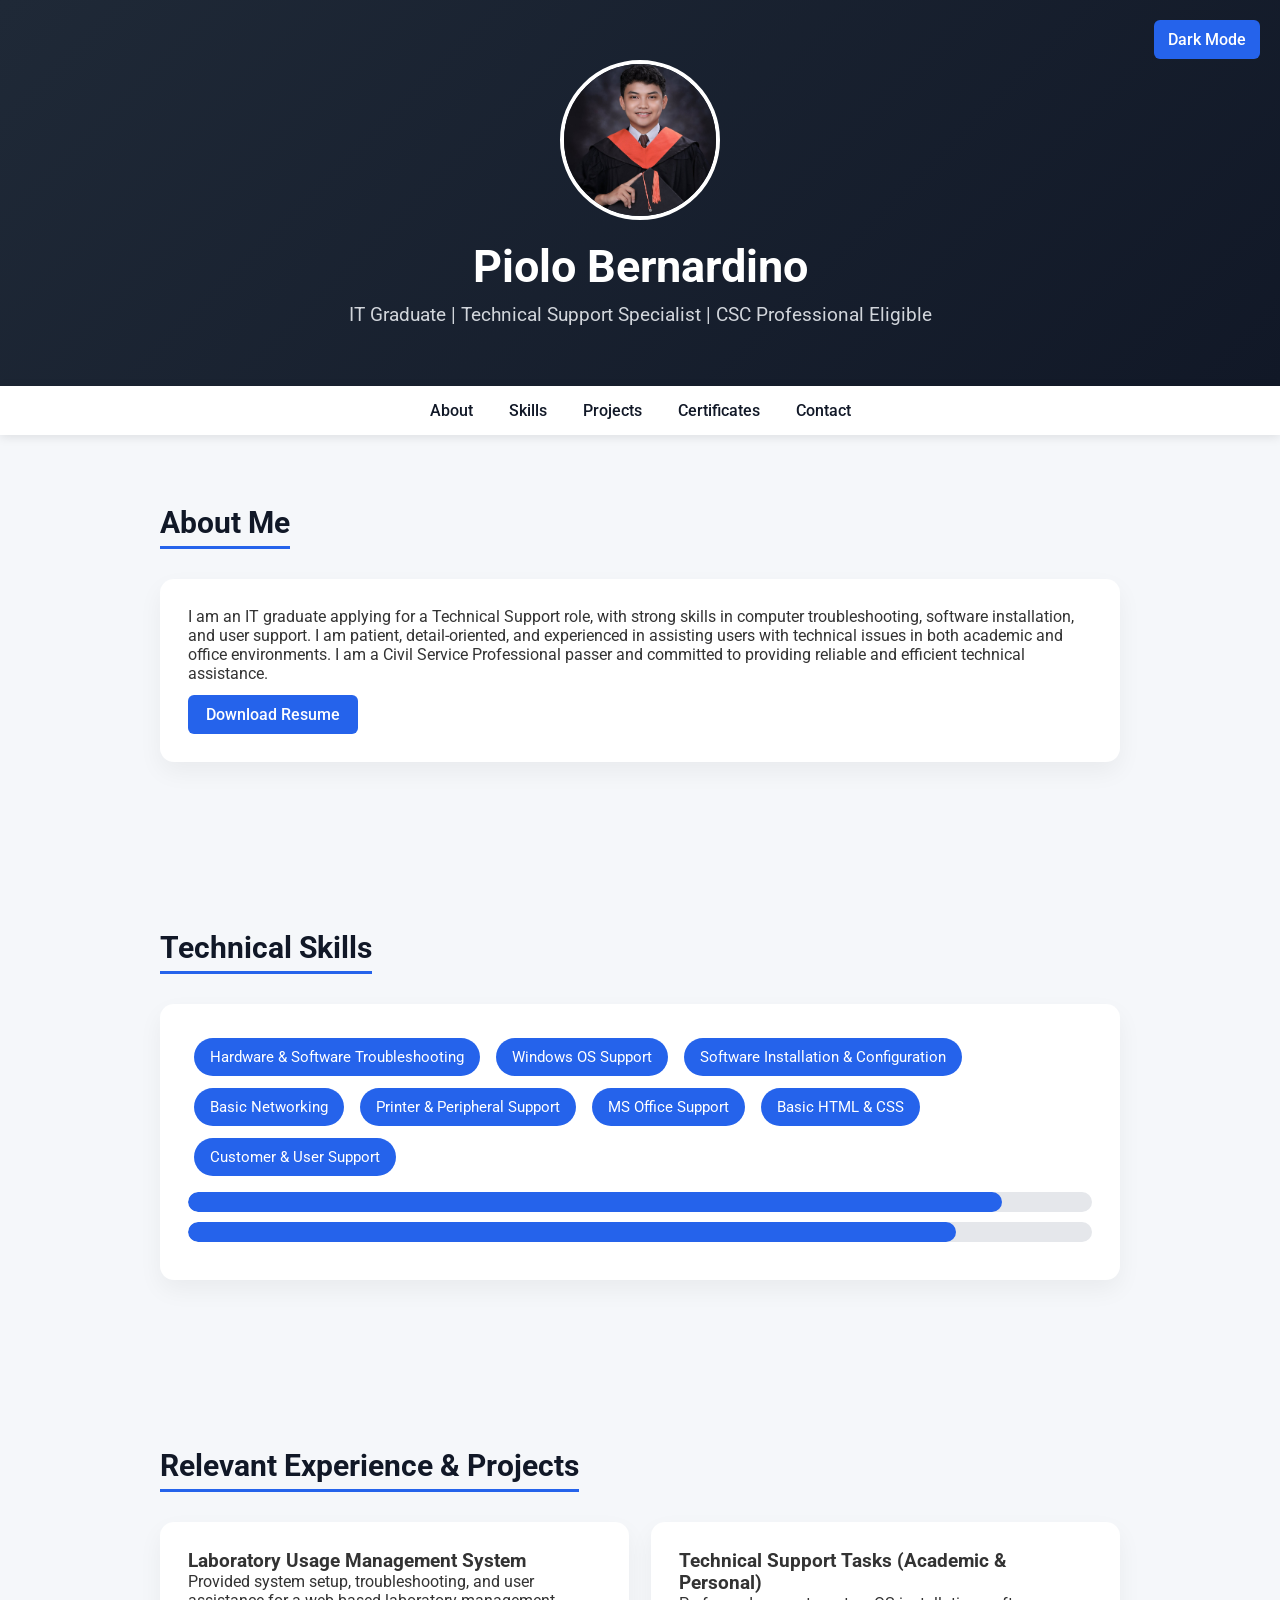
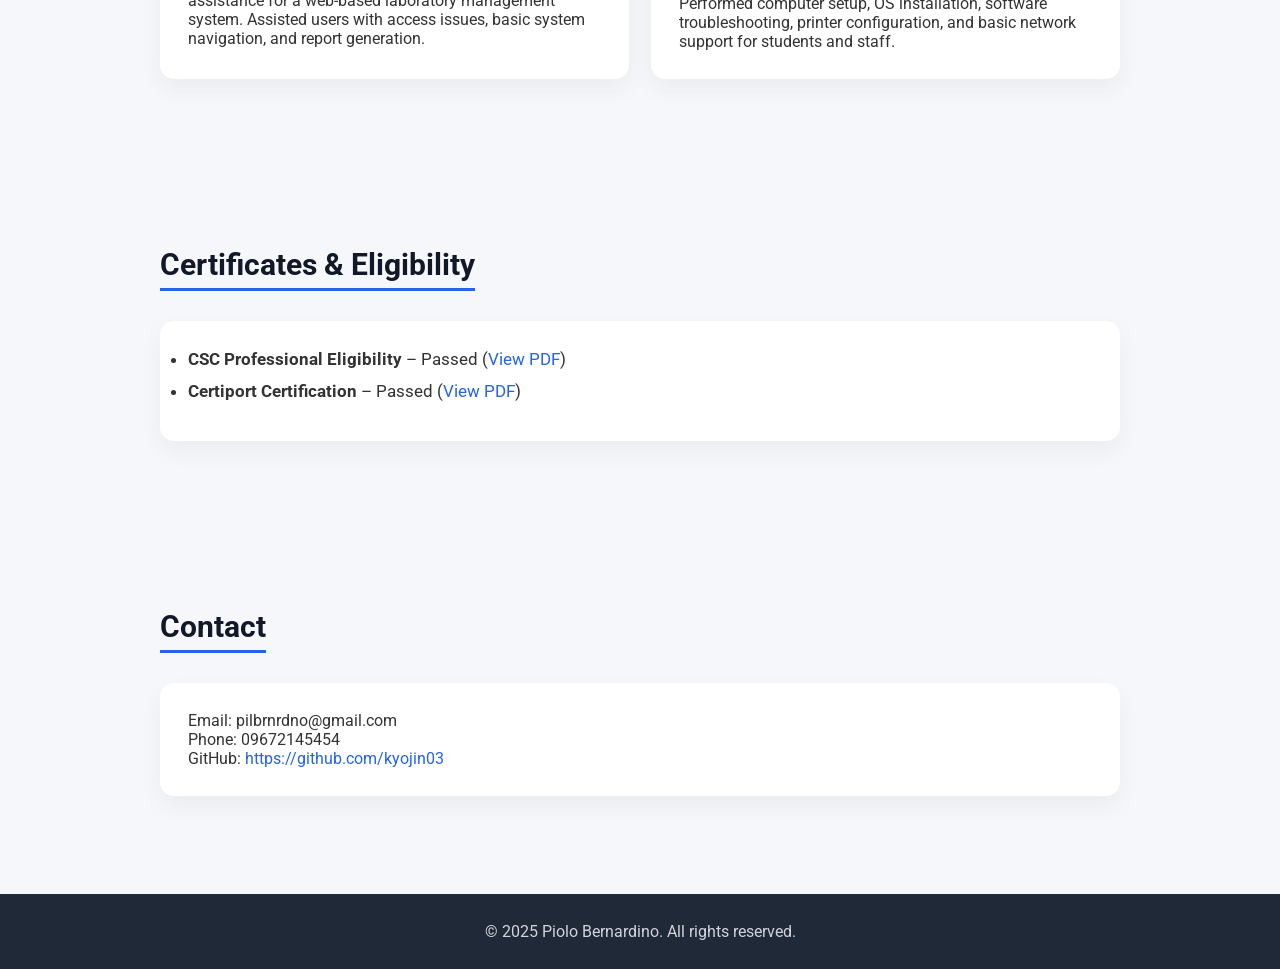
==== index.html @ 34744908 "Update index.html" ====
<!DOCTYPE html>
<html lang="en">
<head>
  <meta charset="UTF-8">
  <meta name="viewport" content="width=device-width, initial-scale=1.0">
  <title>Piolo Bernardino</title>
  <link href="https://fonts.googleapis.com/css2?family=Roboto:wght@400;700&display=swap" rel="stylesheet">
  <style>
    * { margin: 0; padding: 0; box-sizing: border-box; }
    body { font-family: 'Roboto', sans-serif; background: #f5f7fa; color: #333; transition: background 0.3s, color 0.3s; }
    a { text-decoration: none; color: #2563eb; }

    /* Dark Mode */
    body.dark-mode { background: #111827; color: #d1d5db; }
    body.dark-mode a { color: #60a5fa; }

    header { display: flex; flex-direction: column; align-items: center; padding: 60px 20px; text-align: center; background: linear-gradient(135deg, #1f2937, #111827); color: #fff; }
    .profile-pic { width: 160px; height: 160px; border-radius: 50%; object-fit: cover; border: 4px solid #fff; margin-bottom: 20px; transition: transform 0.3s; }
    .profile-pic:hover { transform: scale(1.05); }
    header h1 { font-size: 2.8rem; margin-bottom: 10px; }
    header p { font-size: 1.2rem; color: #d1d5db; }

    nav { position: sticky; top: 0; background: #fff; box-shadow: 0 2px 10px rgba(0,0,0,0.1); z-index: 1000; }
    nav ul { display: flex; justify-content: center; list-style: none; padding: 15px 0; }
    nav ul li { margin: 0 18px; }
    nav ul li a { font-weight: 500; color: #111827; transition: color 0.3s; }
    nav ul li a:hover { color: #2563eb; }

    section { max-width: 1000px; margin: auto; padding: 70px 20px; }
    h2 { font-size: 1.9rem; color: #111827; border-bottom: 3px solid #2563eb; display: inline-block; padding-bottom: 6px; margin-bottom: 30px; }
    .card { background: #ffffff; border-radius: 14px; padding: 28px; margin-bottom: 28px; box-shadow: 0 10px 25px rgba(0,0,0,0.05); transition: transform 0.3s, box-shadow 0.3s; }
    .card:hover { transform: translateY(-6px); box-shadow: 0 15px 30px rgba(0,0,0,0.1); }
    body.dark-mode .card { background: #1f2937; color: #d1d5db; }

    .skills span { display: inline-block; background: #2563eb; color: #fff; padding: 10px 16px; border-radius: 25px; margin: 6px; font-size: 0.95rem; transition: background 0.3s; }
    .skills span:hover { background: #1d4ed8; }
    body.dark-mode .skills span { background: #60a5fa; color: #111827; }

    .projects-grid { display: grid; grid-template-columns: repeat(auto-fit, minmax(280px, 1fr)); gap: 22px; }

    .cert-links li { margin-bottom: 12px; font-size: 1.05rem; }

    .resume-btn { display: inline-block; margin-top: 12px; padding: 10px 18px; background: #2563eb; color: #fff; border-radius: 6px; font-weight: 500; transition: background 0.3s; }
    .resume-btn:hover { background: #1d4ed8; }
    body.dark-mode .resume-btn { background: #60a5fa; color: #111827; }

    .dark-toggle { position: fixed; top: 20px; right: 20px; padding: 10px 14px; border-radius: 6px; background: #2563eb; color: #fff; cursor: pointer; font-weight: 500; transition: background 0.3s; z-index: 10000; }
    .dark-toggle:hover { background: #1d4ed8; }
    body.dark-mode .dark-toggle { background: #60a5fa; color: #111827; }

    footer { background: #1f2937; color: #d1d5db; text-align: center; padding: 28px 20px; }

    @media (max-width: 768px) { header h1 { font-size: 2.2rem; } header p { font-size: 1rem; } }

    /* Animated Skill Bars */
    .skill-bar { height: 20px; background: #e5e7eb; border-radius: 10px; margin: 10px 0; overflow: hidden; }
    .skill-fill { height: 100%; width: 0%; background: #2563eb; border-radius: 10px; transition: width 1.5s; }
    body.dark-mode .skill-fill { background: #60a5fa; }
  </style>
</head>
<body>

<div class="dark-toggle" onclick="toggleDarkMode()">Dark Mode</div>

<header>
  <img src="profile.jfif" alt="Piolo Bernardino" class="profile-pic">
  <h1>Piolo Bernardino</h1>
  <p>IT Graduate | Technical Support Specialist | CSC Professional Eligible</p>
</header>

<nav>
  <ul>
    <li><a href="#about">About</a></li>
    <li><a href="#skills">Skills</a></li>
    <li><a href="#projects">Projects</a></li>
    <li><a href="#certificates">Certificates</a></li>
    <li><a href="#contact">Contact</a></li>
  </ul>
</nav>

<section id="about">
  <h2>About Me</h2>
  <div class="card">
    <p>
      I am an IT graduate applying for a Technical Support role, with strong skills in computer troubleshooting, software installation, and user support. I am patient, detail-oriented, and experienced in assisting users with technical issues in both academic and office environments. I am a Civil Service Professional passer and committed to providing reliable and efficient technical assistance.
    </p>
    <a href="Resume.pdf" class="resume-btn" download>Download Resume</a>
  </div>
</section>

<section id="skills">
  <h2>Technical Skills</h2>
  <div class="card skills">
    <span>Hardware & Software Troubleshooting</span>
    <span>Windows OS Support</span>
    <span>Software Installation & Configuration</span>
    <span>Basic Networking</span>
    <span>Printer & Peripheral Support</span>
    <span>MS Office Support</span>
    <span>Basic HTML & CSS</span>
    <span>Customer & User Support</span>
    <div class="skill-bar"><div class="skill-fill" style="width:90%"></div></div>
    <div class="skill-bar"><div class="skill-fill" style="width:85%"></div></div>
  </div>
</section>

<section id="projects">
  <h2>Relevant Experience & Projects</h2>
  <div class="projects-grid">
    <div class="card">
      <h3>Laboratory Usage Management System</h3>
      <p>Provided system setup, troubleshooting, and user assistance for a web-based laboratory management system. Assisted users with access issues, basic system navigation, and report generation.</p>
    </div>
    <div class="card">
      <h3>Technical Support Tasks (Academic & Personal)</h3>
      <p>Performed computer setup, OS installation, software troubleshooting, printer configuration, and basic network support for students and staff.</p>
    </div>
  </div>
</section>

<section id="certificates">
  <h2>Certificates & Eligibility</h2>
  <div class="card">
    <ul class="cert-links">
      <li><strong>CSC Professional Eligibility</strong> – Passed (<a href="CSC_Certificate.pdf" target="_blank">View PDF</a>)</li>
      <li><strong>Certiport Certification</strong> – Passed (<a href="Certiport_Certificate.pdf" target="_blank">View PDF</a>)</li>
    </ul>
  </div>
</section>

<section id="contact">
  <h2>Contact</h2>
  <div class="card">
    <p>Email: pilbrnrdno@gmail.com</p>
    <p>Phone: 09672145454</p>
    <p>GitHub: <a href="https://github.com/kyojin03">https://github.com/kyojin03</a></p>
  </div>
</section>

<footer>
  <p>© 2025 Piolo Bernardino. All rights reserved.</p>
</footer>

<script>
  function toggleDarkMode() {
    document.body.classList.toggle('dark-mode');
  }

  // Animate skill bars on scroll
  window.addEventListener('scroll', function() {
    const skills = document.querySelectorAll('.skill-fill');
    skills.forEach(skill => {
      const position = skill.getBoundingClientRect().top;
      const windowHeight = window.innerHeight;
      if(position < windowHeight) {
        skill.style.width = skill.style.width;
      }
    });
  });
</script>

</body>
</html>
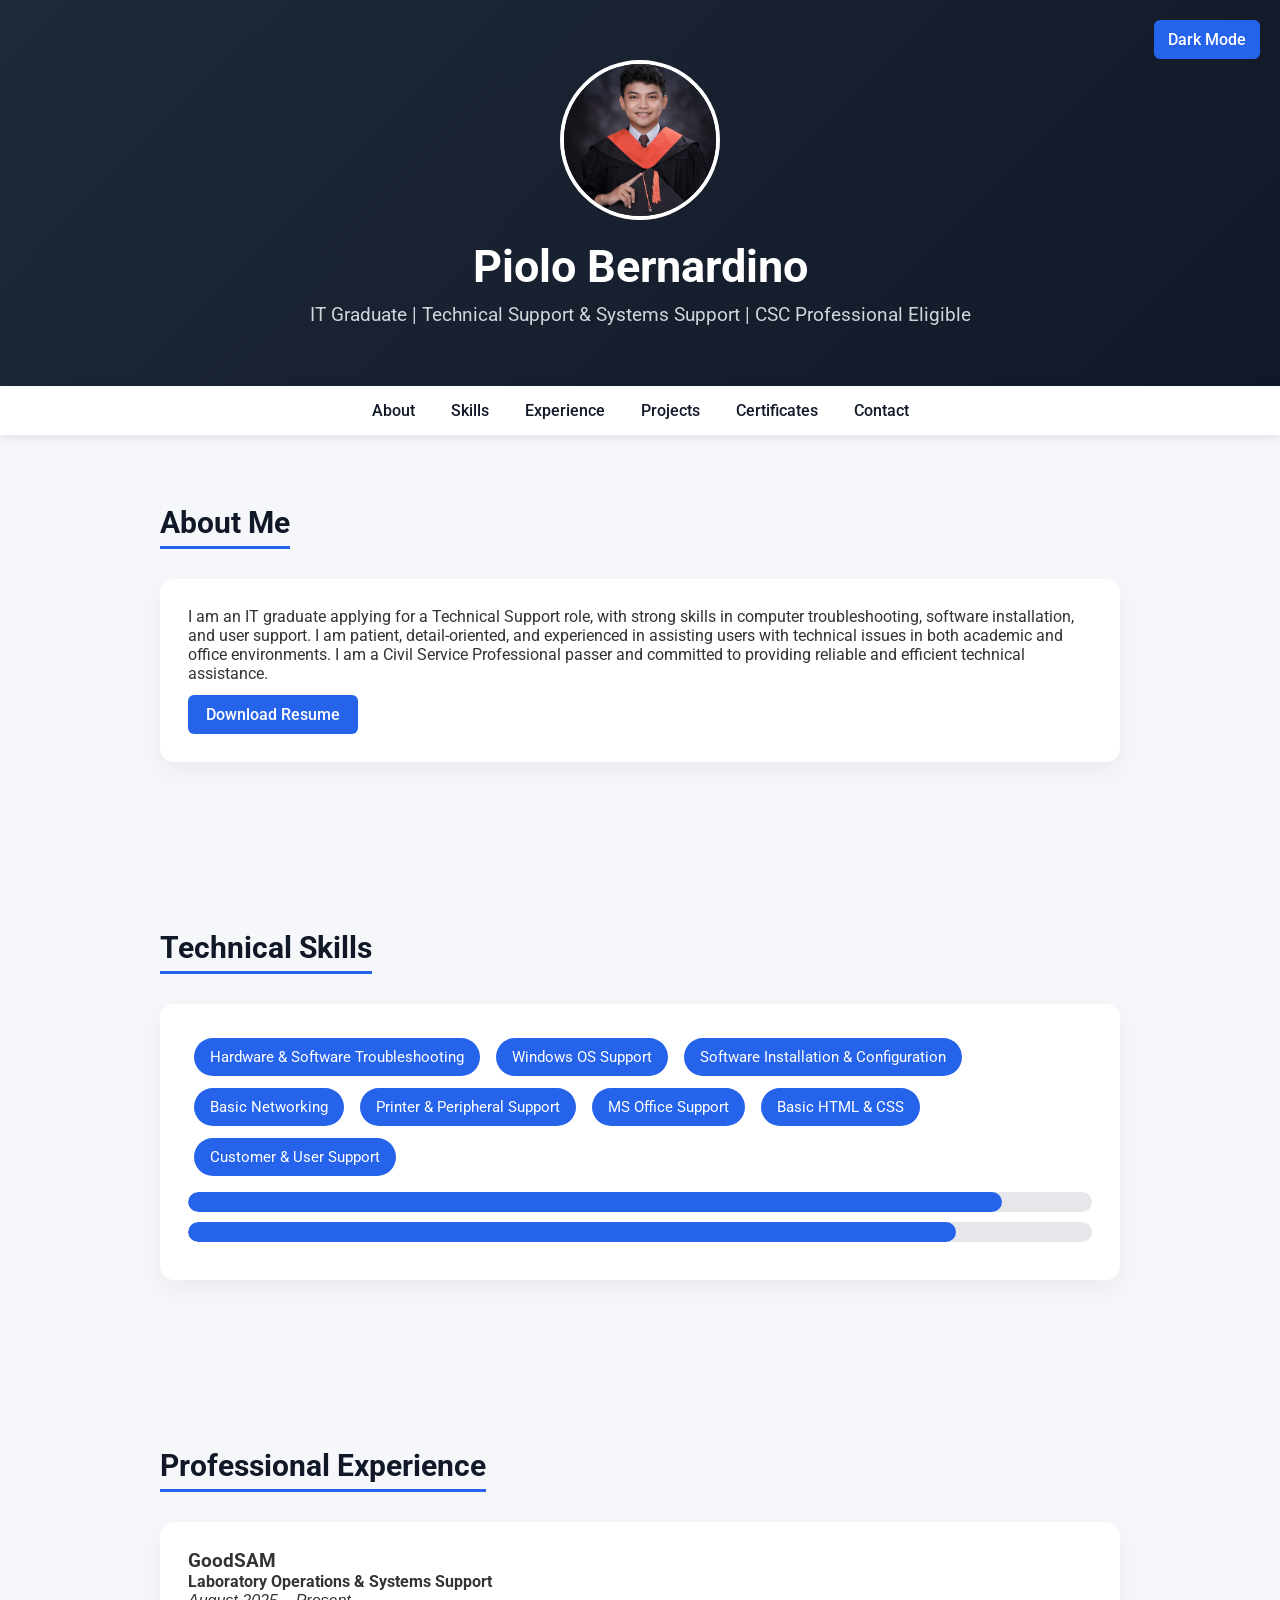
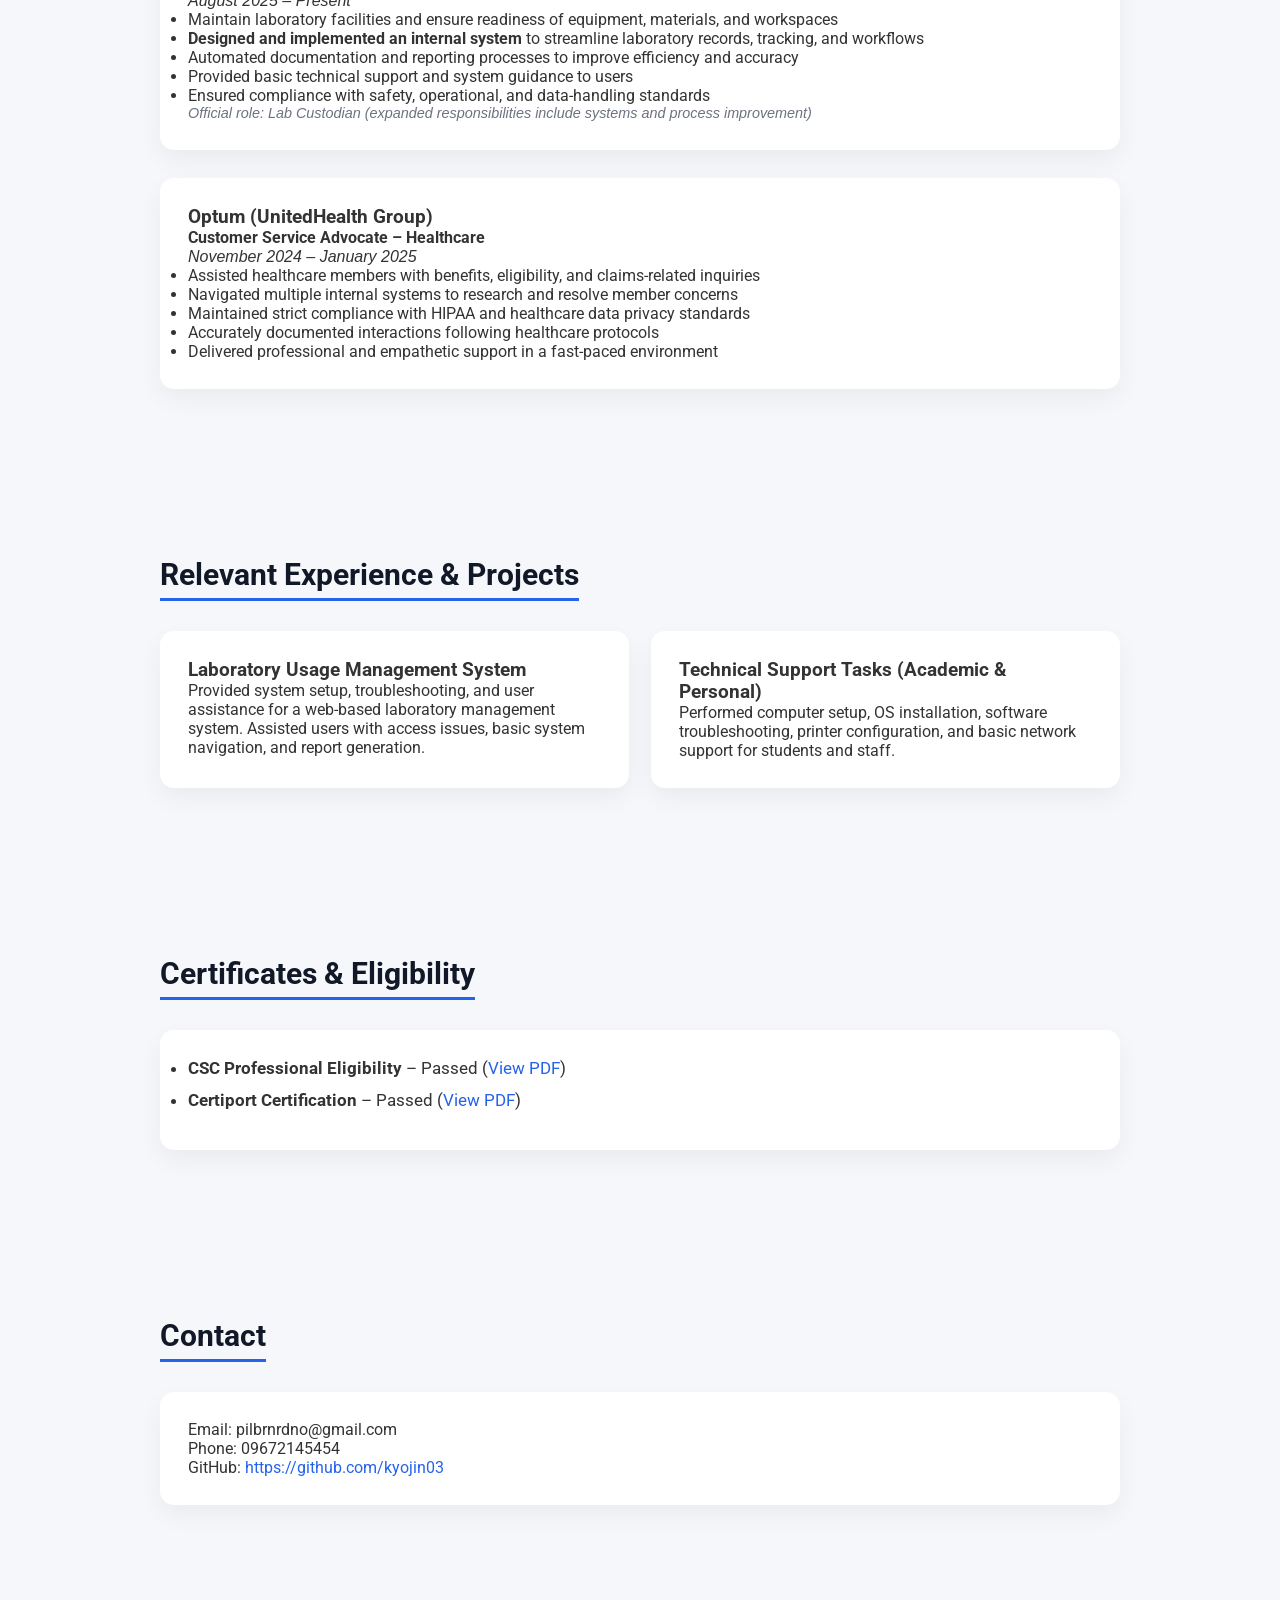
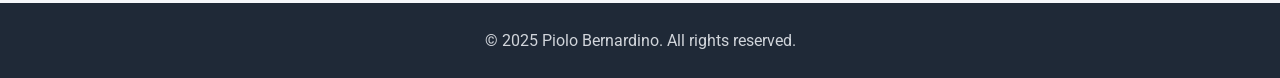
==== commit a8115231: "Update index.html" ====
--- a/index.html
+++ b/index.html
@@ -65,13 +65,14 @@
 <header>
   <img src="profile.jfif" alt="Piolo Bernardino" class="profile-pic">
   <h1>Piolo Bernardino</h1>
-  <p>IT Graduate | Technical Support Specialist | CSC Professional Eligible</p>
+  <p>IT Graduate | Technical Support & Systems Support | CSC Professional Eligible</p>
 </header>
 
 <nav>
   <ul>
     <li><a href="#about">About</a></li>
     <li><a href="#skills">Skills</a></li>
+    <li><a href="#experience">Experience</a></li>
     <li><a href="#projects">Projects</a></li>
     <li><a href="#certificates">Certificates</a></li>
     <li><a href="#contact">Contact</a></li>
@@ -103,6 +104,41 @@
     <div class="skill-bar"><div class="skill-fill" style="width:85%"></div></div>
   </div>
 </section>
+
+<!-- ===== ADDED EXPERIENCE SECTION START ===== -->
+<section id="experience">
+  <h2>Professional Experience</h2>
+
+  <div class="card">
+    <h3>GoodSAM</h3>
+    <p><strong>Laboratory Operations & Systems Support</strong></p>
+    <p><em>August 2025 – Present</em></p>
+    <ul>
+      <li>Maintain laboratory facilities and ensure readiness of equipment, materials, and workspaces</li>
+      <li><strong>Designed and implemented an internal system</strong> to streamline laboratory records, tracking, and workflows</li>
+      <li>Automated documentation and reporting processes to improve efficiency and accuracy</li>
+      <li>Provided basic technical support and system guidance to users</li>
+      <li>Ensured compliance with safety, operational, and data-handling standards</li>
+    </ul>
+    <p style="font-size: 0.9rem; color: #6b7280;">
+      <em>Official role: Lab Custodian (expanded responsibilities include systems and process improvement)</em>
+    </p>
+  </div>
+
+  <div class="card">
+    <h3>Optum (UnitedHealth Group)</h3>
+    <p><strong>Customer Service Advocate – Healthcare</strong></p>
+    <p><em>November 2024 – January 2025</em></p>
+    <ul>
+      <li>Assisted healthcare members with benefits, eligibility, and claims-related inquiries</li>
+      <li>Navigated multiple internal systems to research and resolve member concerns</li>
+      <li>Maintained strict compliance with HIPAA and healthcare data privacy standards</li>
+      <li>Accurately documented interactions following healthcare protocols</li>
+      <li>Delivered professional and empathetic support in a fast-paced environment</li>
+    </ul>
+  </div>
+</section>
+<!-- ===== ADDED EXPERIENCE SECTION END ===== -->
 
 <section id="projects">
   <h2>Relevant Experience & Projects</h2>
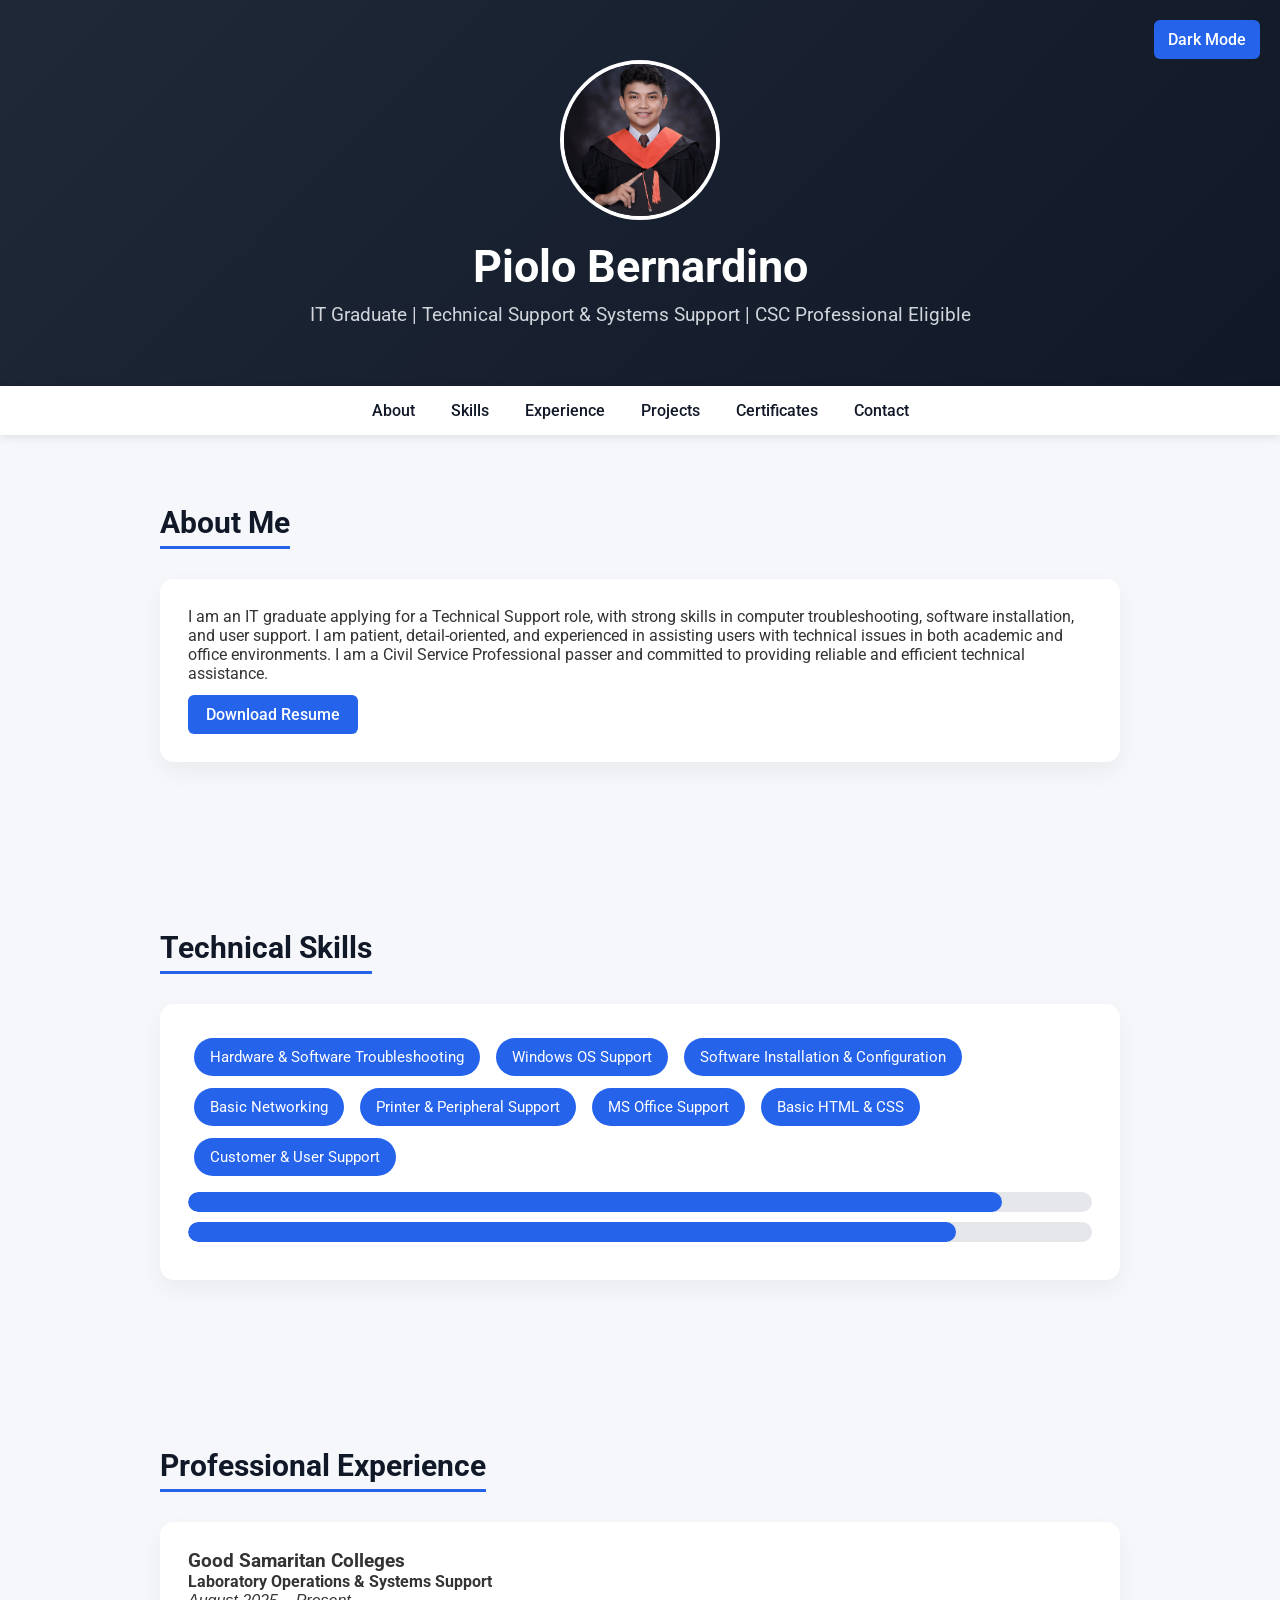
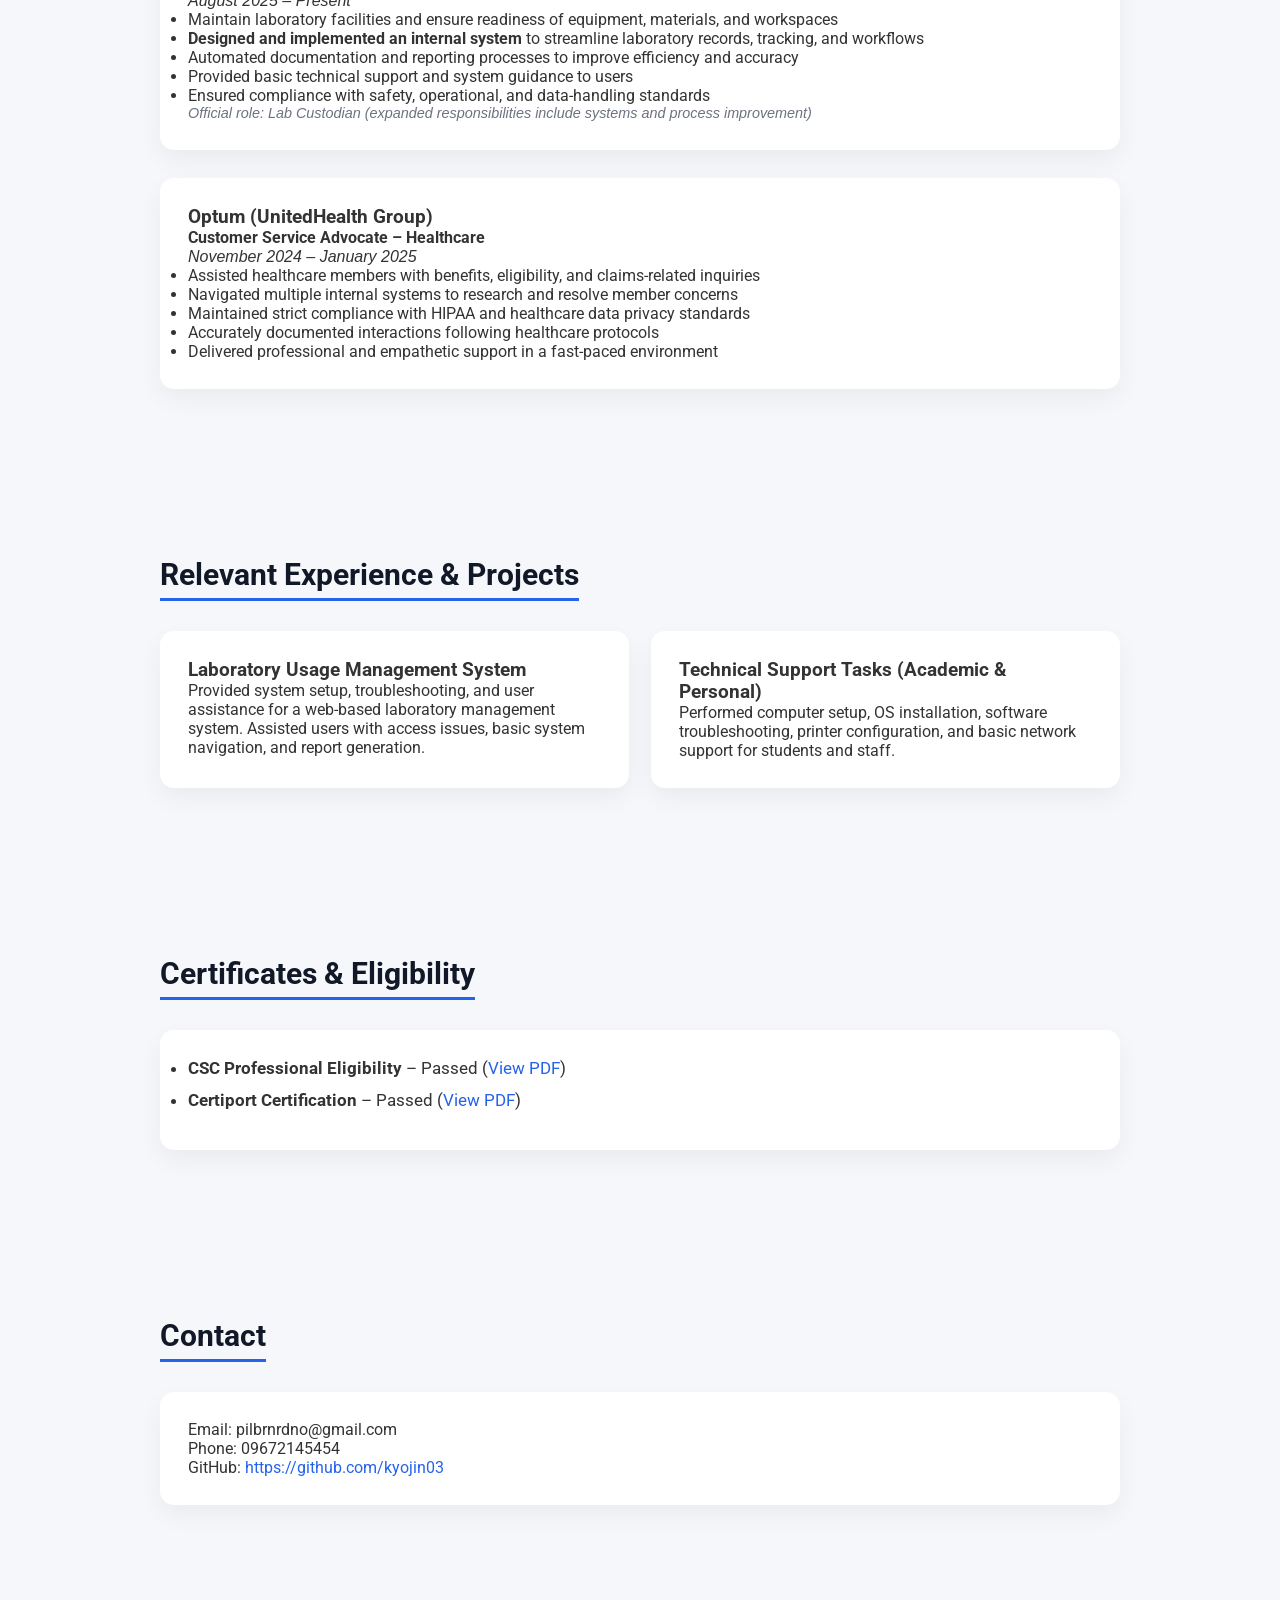
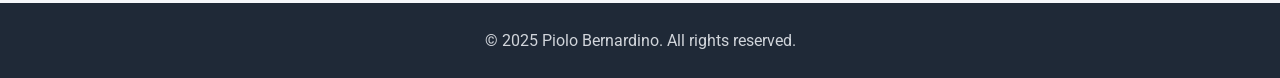
==== commit a1e667ed: "Update index.html" ====
--- a/index.html
+++ b/index.html
@@ -110,7 +110,7 @@
   <h2>Professional Experience</h2>
 
   <div class="card">
-    <h3>GoodSAM</h3>
+    <h3>Good Samaritan Colleges</h3>
     <p><strong>Laboratory Operations & Systems Support</strong></p>
     <p><em>August 2025 – Present</em></p>
     <ul>
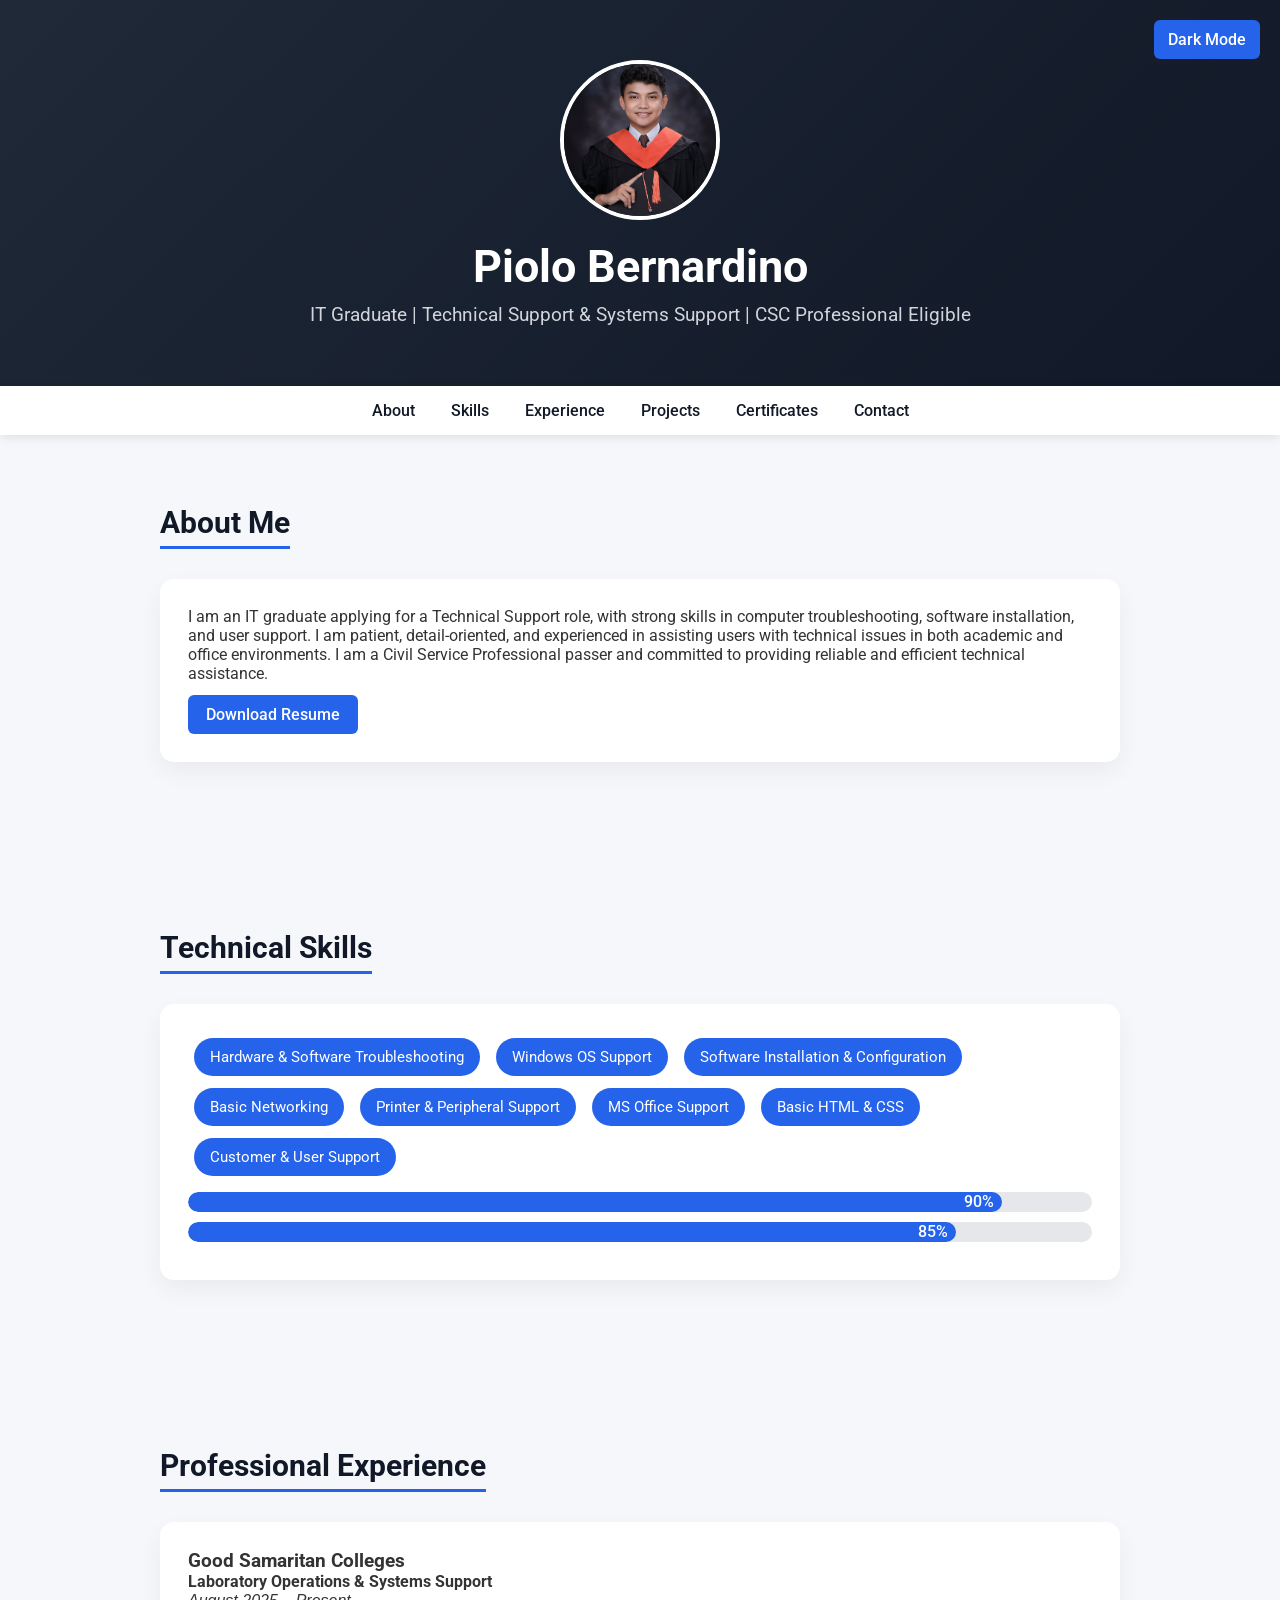
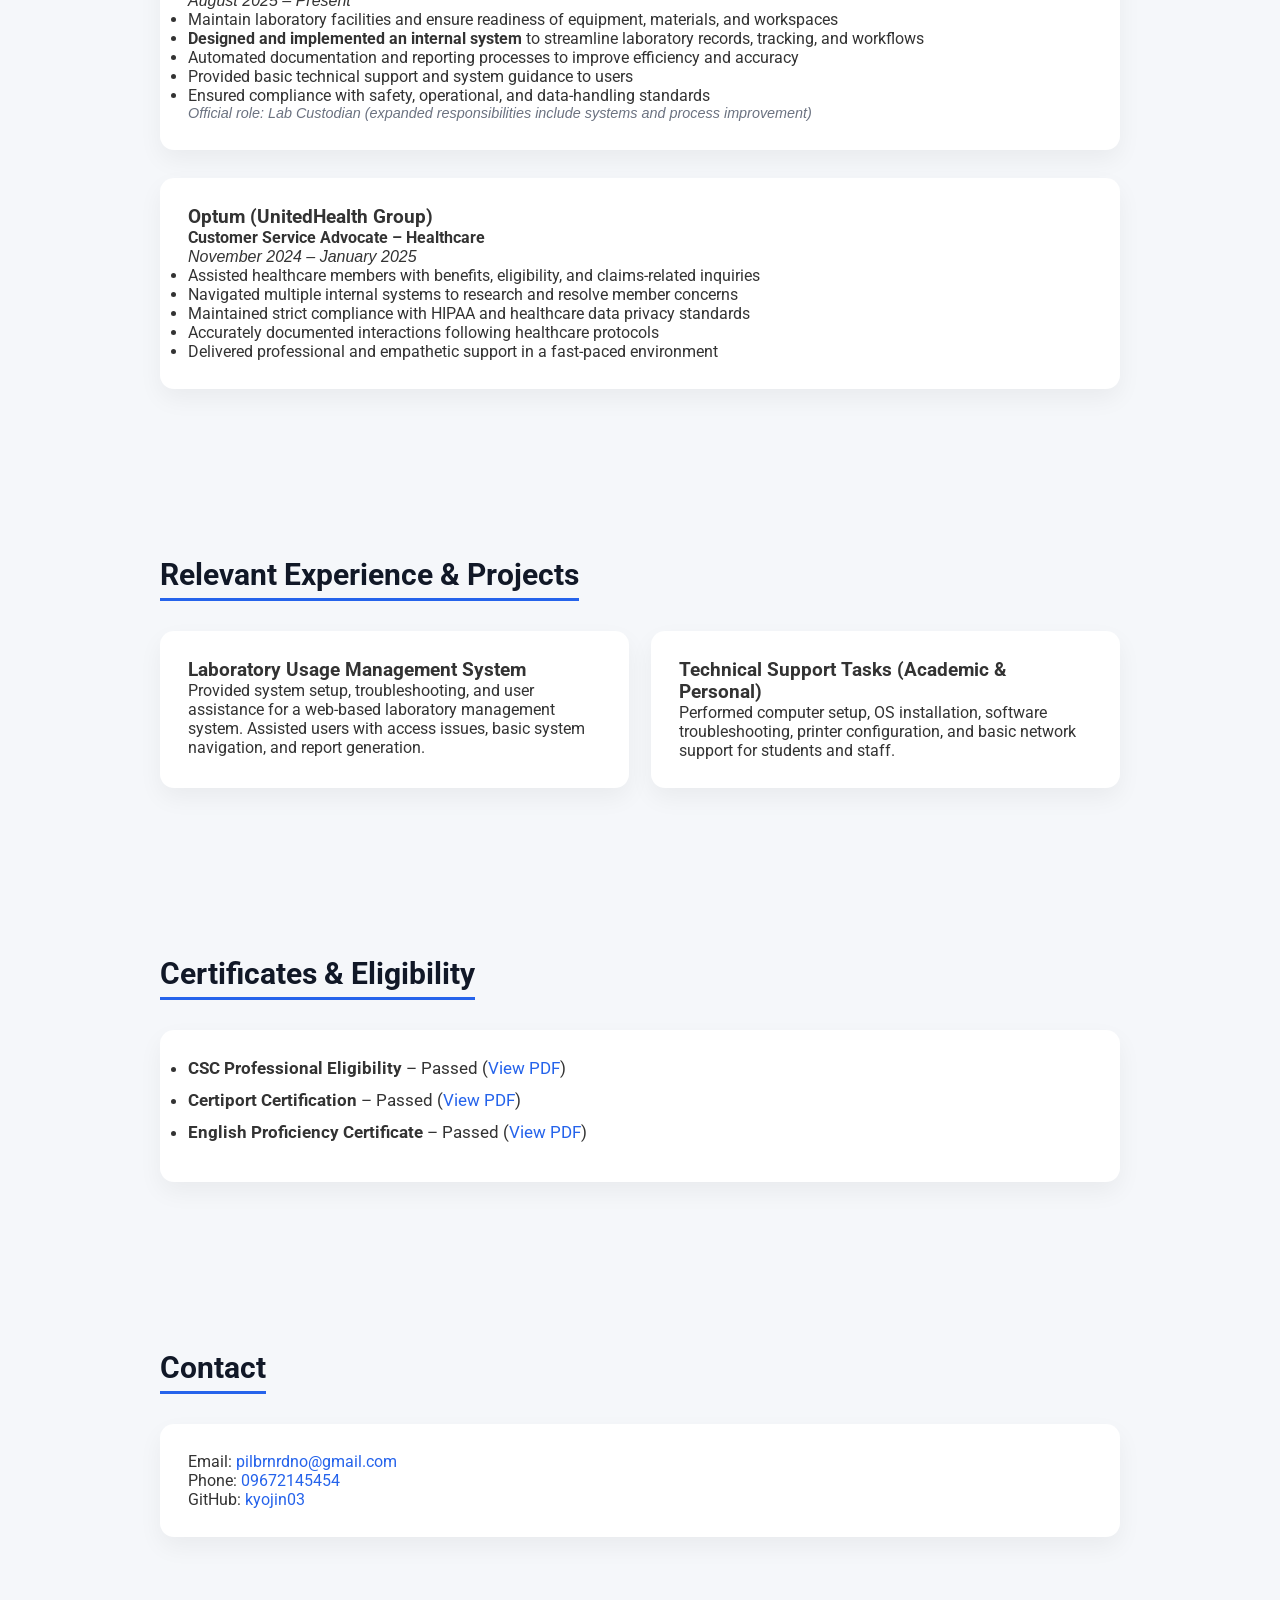
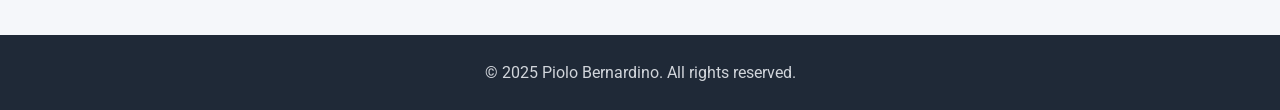
==== commit 23f31266: "Update index.html" ====
--- a/index.html
+++ b/index.html
@@ -54,8 +54,8 @@
 
     /* Animated Skill Bars */
     .skill-bar { height: 20px; background: #e5e7eb; border-radius: 10px; margin: 10px 0; overflow: hidden; }
-    .skill-fill { height: 100%; width: 0%; background: #2563eb; border-radius: 10px; transition: width 1.5s; }
-    body.dark-mode .skill-fill { background: #60a5fa; }
+    .skill-fill { height: 100%; width: 0%; background: #2563eb; border-radius: 10px; transition: width 1.5s; text-align: right; padding-right: 8px; color: #fff; font-weight: 500; line-height: 20px; }
+    body.dark-mode .skill-fill { background: #60a5fa; color: #111827; }
   </style>
 </head>
 <body>
@@ -100,12 +100,11 @@
     <span>MS Office Support</span>
     <span>Basic HTML & CSS</span>
     <span>Customer & User Support</span>
-    <div class="skill-bar"><div class="skill-fill" style="width:90%"></div></div>
-    <div class="skill-bar"><div class="skill-fill" style="width:85%"></div></div>
-  </div>
-</section>
-
-<!-- ===== ADDED EXPERIENCE SECTION START ===== -->
+    <div class="skill-bar"><div class="skill-fill" data-width="90%">90%</div></div>
+    <div class="skill-bar"><div class="skill-fill" data-width="85%">85%</div></div>
+  </div>
+</section>
+
 <section id="experience">
   <h2>Professional Experience</h2>
 
@@ -138,7 +137,6 @@
     </ul>
   </div>
 </section>
-<!-- ===== ADDED EXPERIENCE SECTION END ===== -->
 
 <section id="projects">
   <h2>Relevant Experience & Projects</h2>
@@ -158,8 +156,18 @@
   <h2>Certificates & Eligibility</h2>
   <div class="card">
     <ul class="cert-links">
-      <li><strong>CSC Professional Eligibility</strong> – Passed (<a href="CSC_Certificate.pdf" target="_blank">View PDF</a>)</li>
-      <li><strong>Certiport Certification</strong> – Passed (<a href="Certiport_Certificate.pdf" target="_blank">View PDF</a>)</li>
+      <li>
+        <strong>CSC Professional Eligibility</strong> – Passed 
+        (<a href="CSC_Certificate.pdf" target="_blank">View PDF</a>)
+      </li>
+      <li>
+        <strong>Certiport Certification</strong> – Passed 
+        (<a href="Certiport_Certificate.pdf" target="_blank">View PDF</a>)
+      </li>
+      <li>
+        <strong>English Proficiency Certificate</strong> – Passed 
+        (<a href="pio.pdf" target="_blank">View PDF</a>)
+      </li>
     </ul>
   </div>
 </section>
@@ -167,9 +175,9 @@
 <section id="contact">
   <h2>Contact</h2>
   <div class="card">
-    <p>Email: pilbrnrdno@gmail.com</p>
-    <p>Phone: 09672145454</p>
-    <p>GitHub: <a href="https://github.com/kyojin03">https://github.com/kyojin03</a></p>
+    <p>Email: <a href="mailto:pilbrnrdno@gmail.com">pilbrnrdno@gmail.com</a></p>
+    <p>Phone: <a href="tel:09672145454">09672145454</a></p>
+    <p>GitHub: <a href="https://github.com/kyojin03" target="_blank">kyojin03</a></p>
   </div>
 </section>
 
@@ -183,16 +191,18 @@
   }
 
   // Animate skill bars on scroll
-  window.addEventListener('scroll', function() {
+  function animateSkills() {
     const skills = document.querySelectorAll('.skill-fill');
     skills.forEach(skill => {
-      const position = skill.getBoundingClientRect().top;
-      const windowHeight = window.innerHeight;
-      if(position < windowHeight) {
-        skill.style.width = skill.style.width;
+      const rect = skill.getBoundingClientRect();
+      if(rect.top < window.innerHeight - 50) {
+        skill.style.width = skill.getAttribute('data-width');
       }
     });
-  });
+  }
+
+  window.addEventListener('scroll', animateSkills);
+  window.addEventListener('load', animateSkills);
 </script>
 
 </body>
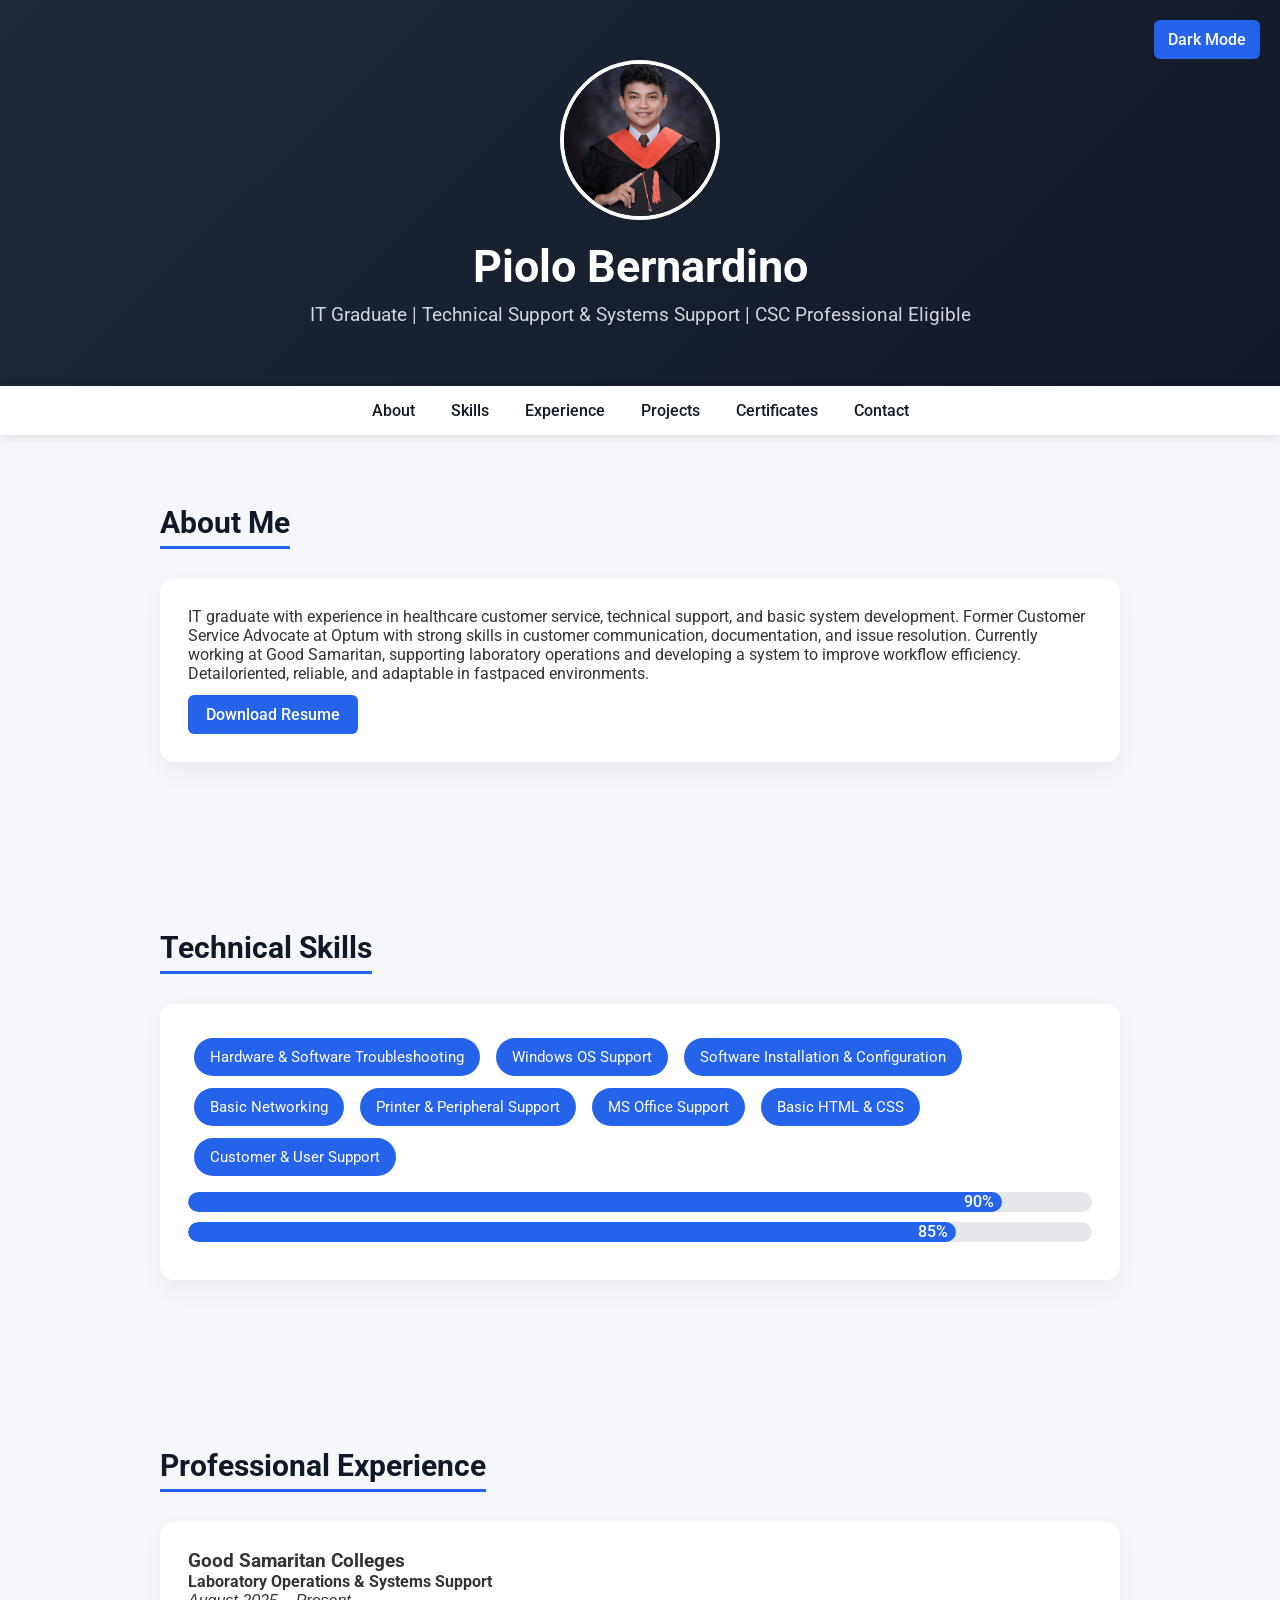
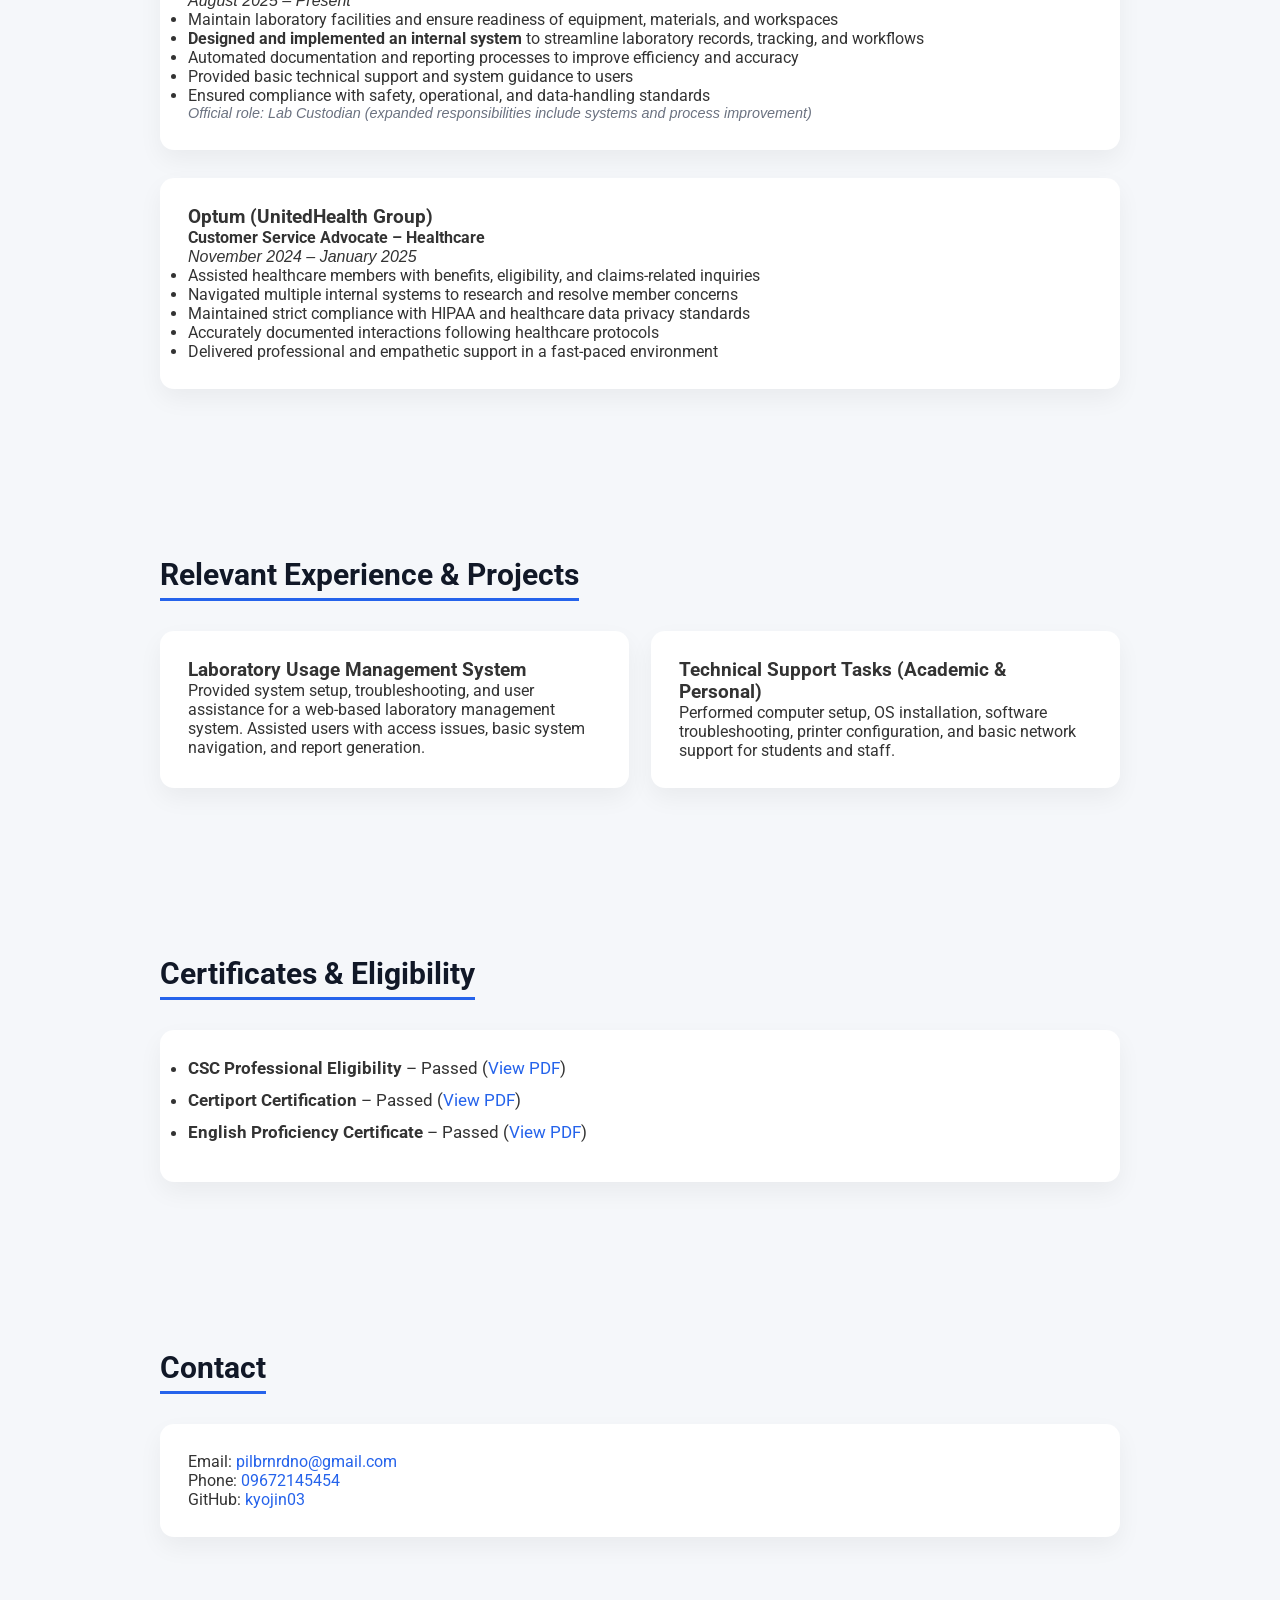
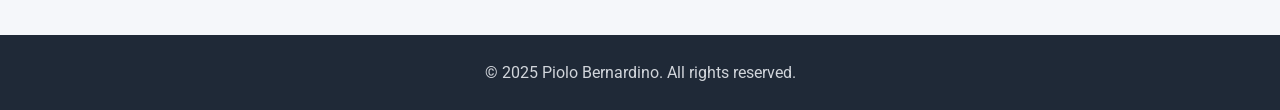
==== commit 204d7662: "Update index.html" ====
--- a/index.html
+++ b/index.html
@@ -83,9 +83,18 @@
   <h2>About Me</h2>
   <div class="card">
     <p>
-      I am an IT graduate applying for a Technical Support role, with strong skills in computer troubleshooting, software installation, and user support. I am patient, detail-oriented, and experienced in assisting users with technical issues in both academic and office environments. I am a Civil Service Professional passer and committed to providing reliable and efficient technical assistance.
+      IT graduate with experience in
+healthcare customer service, technical
+support, and basic system development.
+Former Customer Service Advocate at
+Optum with strong skills in customer
+communication, documentation, and issue
+resolution. Currently working at Good
+Samaritan, supporting laboratory
+operations and developing a system to
+improve workflow efficiency. Detailoriented, reliable, and adaptable in fastpaced environments.
     </p>
-    <a href="Resume.pdf" class="resume-btn" download>Download Resume</a>
+    <a href="Piolo Bernardino CV.pdf" class="resume-btn" download>Download Resume</a>
   </div>
 </section>
 
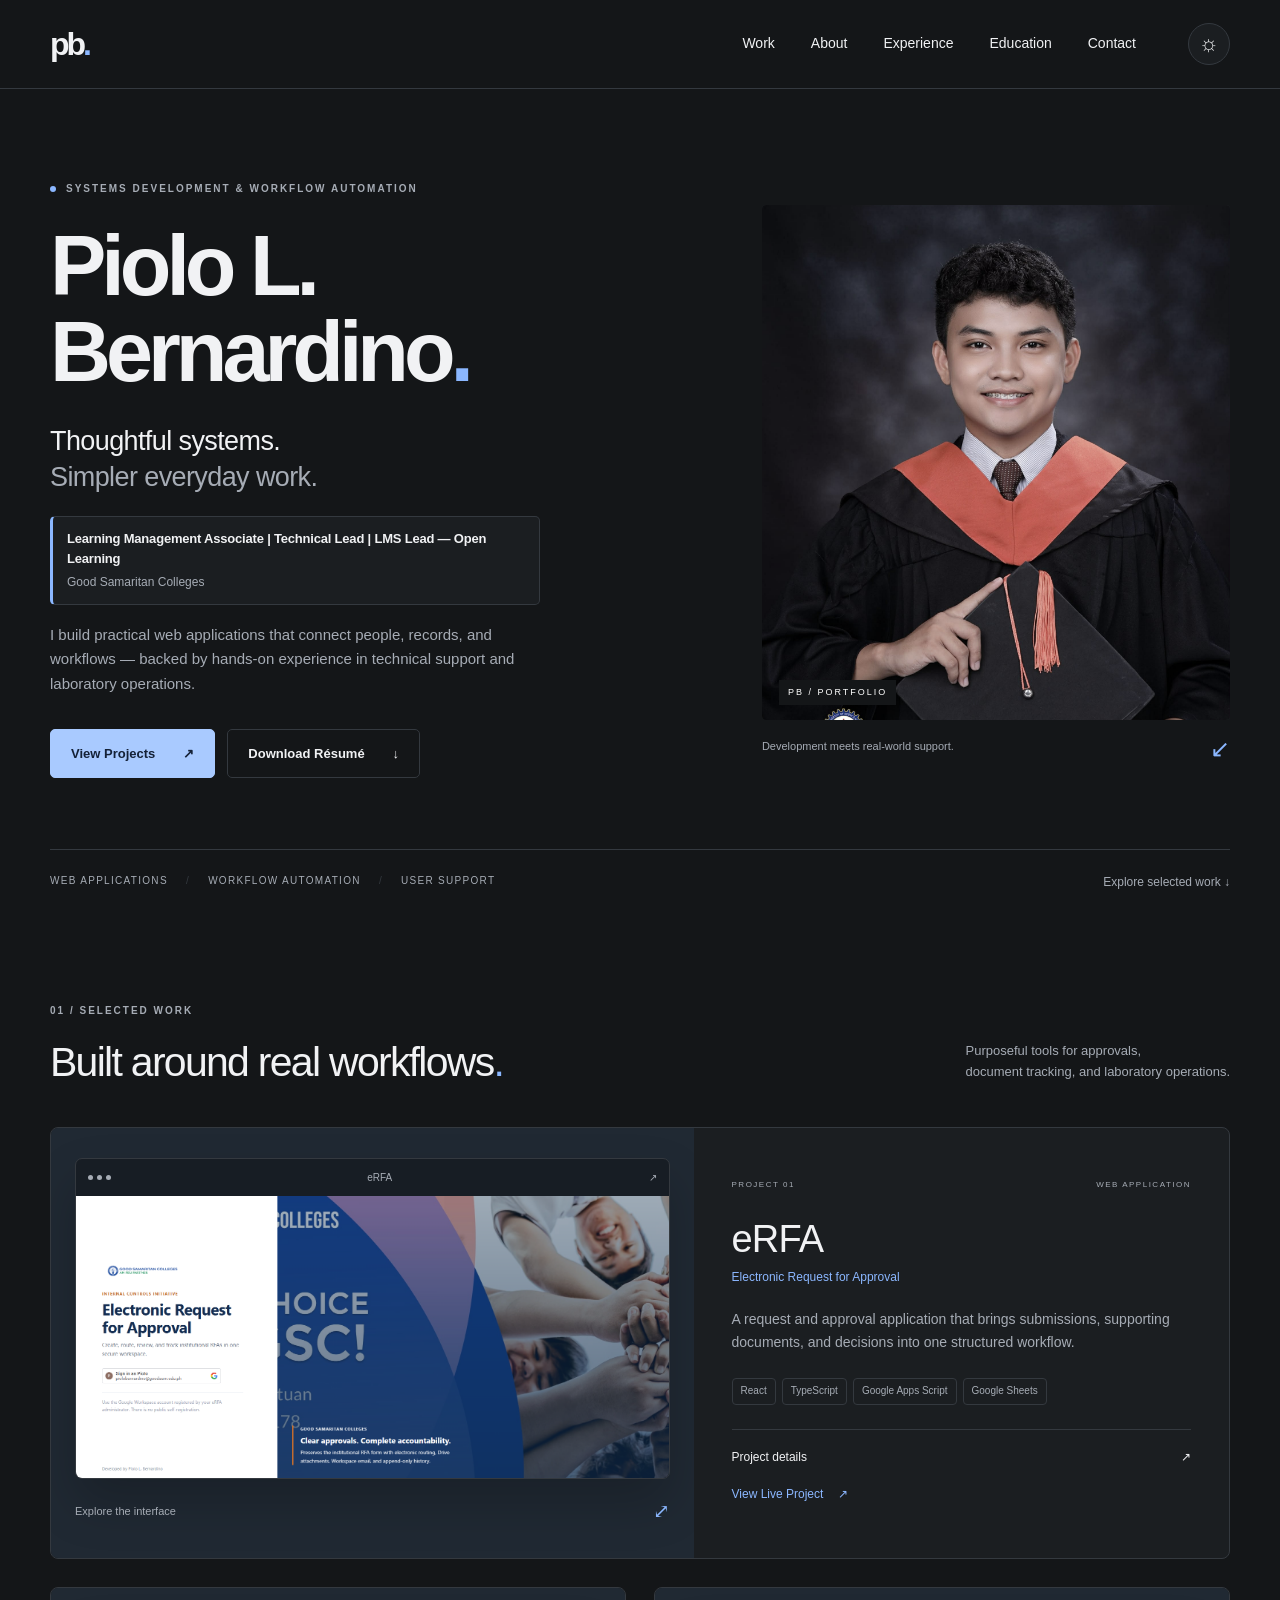
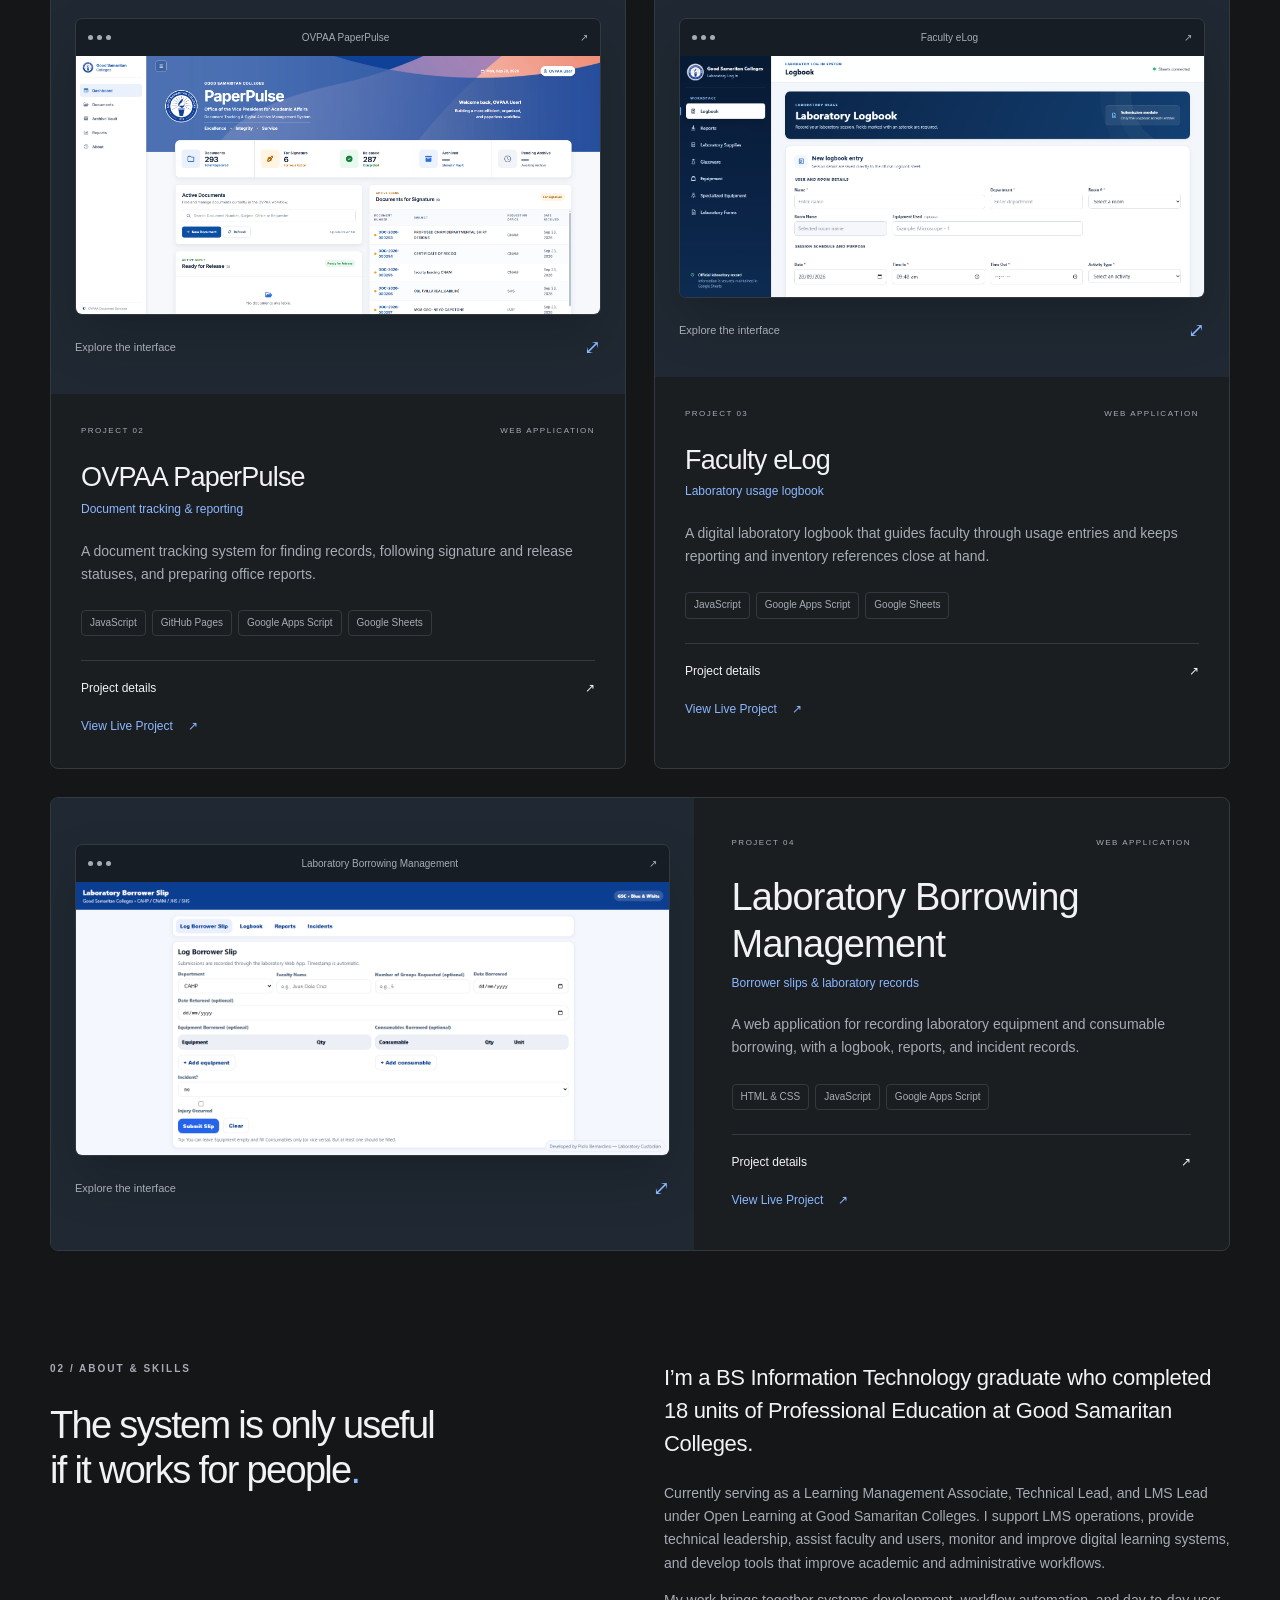
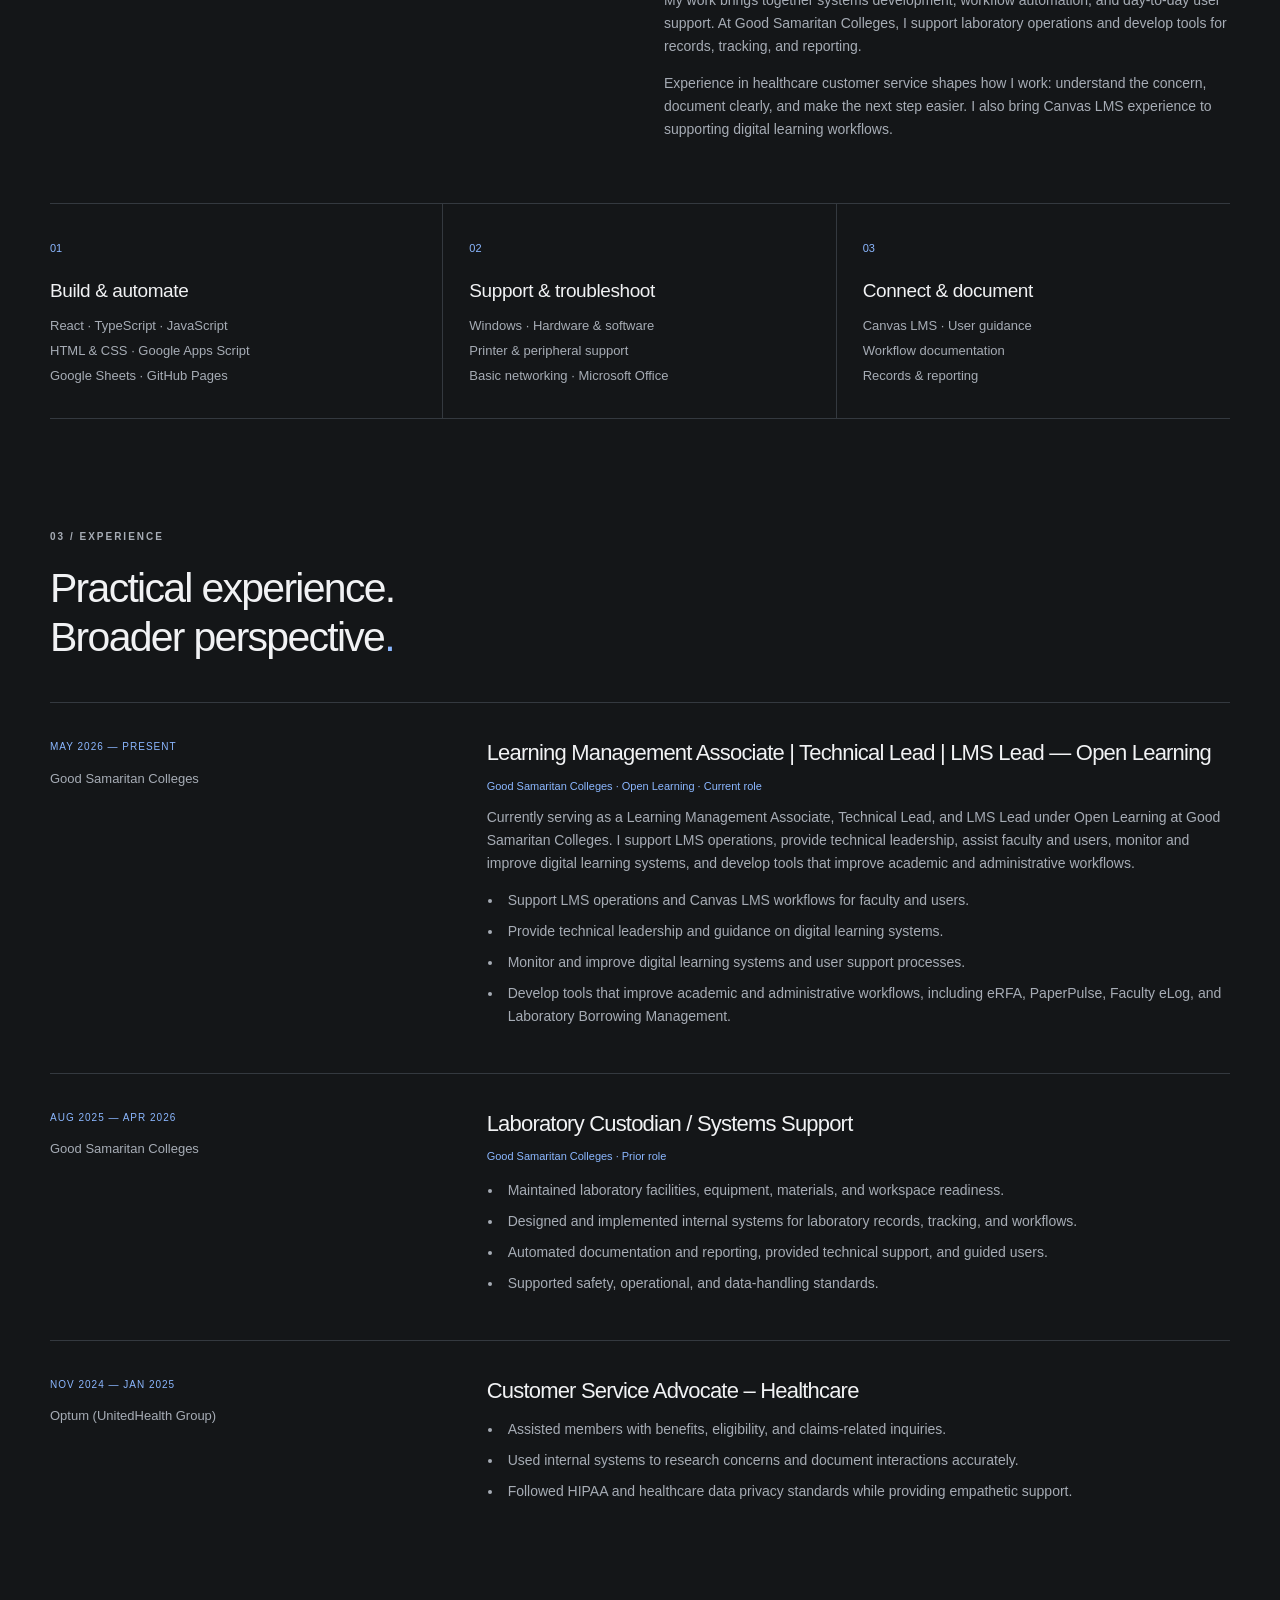
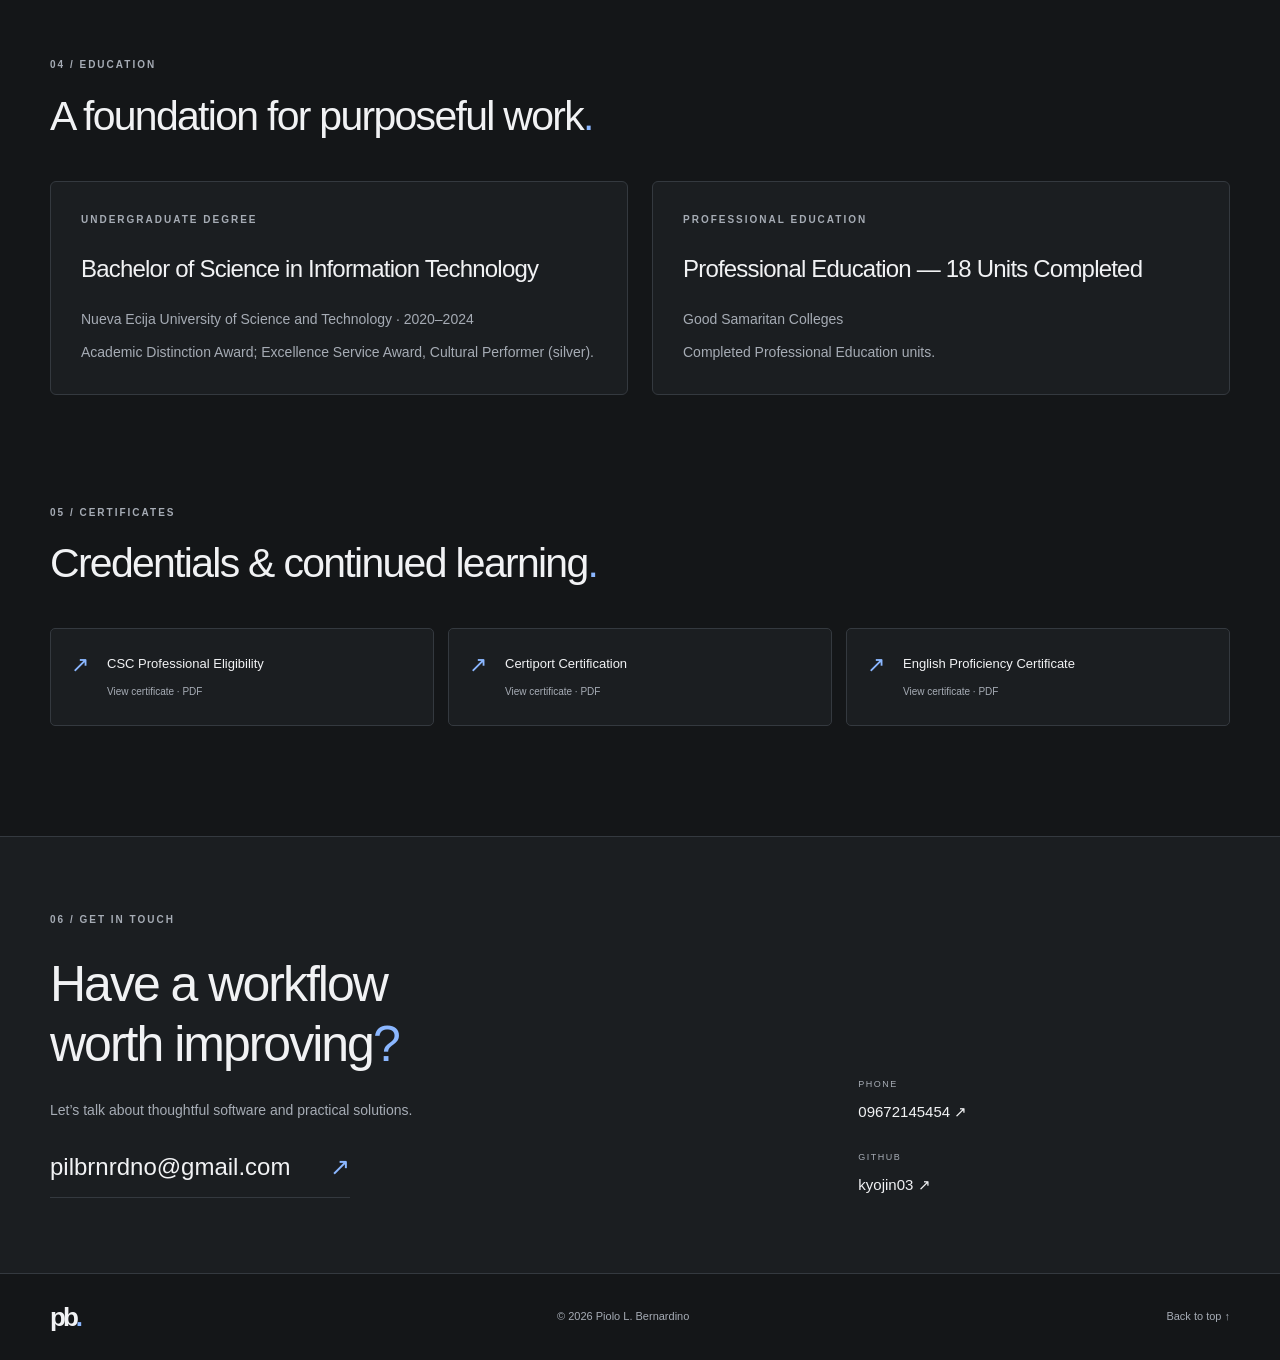
==== commit c55c2b50: "Update portfolio and résumé" ====
--- a/index.html
+++ b/index.html
@@ -1,218 +1,313 @@
-<!DOCTYPE html>
-<html lang="en">
-<head>
-  <meta charset="UTF-8">
-  <meta name="viewport" content="width=device-width, initial-scale=1.0">
-  <title>Piolo Bernardino</title>
-  <link href="https://fonts.googleapis.com/css2?family=Roboto:wght@400;700&display=swap" rel="stylesheet">
-  <style>
-    * { margin: 0; padding: 0; box-sizing: border-box; }
-    body { font-family: 'Roboto', sans-serif; background: #f5f7fa; color: #333; transition: background 0.3s, color 0.3s; }
-    a { text-decoration: none; color: #2563eb; }
-
-    /* Dark Mode */
-    body.dark-mode { background: #111827; color: #d1d5db; }
-    body.dark-mode a { color: #60a5fa; }
-
-    header { display: flex; flex-direction: column; align-items: center; padding: 60px 20px; text-align: center; background: linear-gradient(135deg, #1f2937, #111827); color: #fff; }
-    .profile-pic { width: 160px; height: 160px; border-radius: 50%; object-fit: cover; border: 4px solid #fff; margin-bottom: 20px; transition: transform 0.3s; }
-    .profile-pic:hover { transform: scale(1.05); }
-    header h1 { font-size: 2.8rem; margin-bottom: 10px; }
-    header p { font-size: 1.2rem; color: #d1d5db; }
-
-    nav { position: sticky; top: 0; background: #fff; box-shadow: 0 2px 10px rgba(0,0,0,0.1); z-index: 1000; }
-    nav ul { display: flex; justify-content: center; list-style: none; padding: 15px 0; }
-    nav ul li { margin: 0 18px; }
-    nav ul li a { font-weight: 500; color: #111827; transition: color 0.3s; }
-    nav ul li a:hover { color: #2563eb; }
-
-    section { max-width: 1000px; margin: auto; padding: 70px 20px; }
-    h2 { font-size: 1.9rem; color: #111827; border-bottom: 3px solid #2563eb; display: inline-block; padding-bottom: 6px; margin-bottom: 30px; }
-    .card { background: #ffffff; border-radius: 14px; padding: 28px; margin-bottom: 28px; box-shadow: 0 10px 25px rgba(0,0,0,0.05); transition: transform 0.3s, box-shadow 0.3s; }
-    .card:hover { transform: translateY(-6px); box-shadow: 0 15px 30px rgba(0,0,0,0.1); }
-    body.dark-mode .card { background: #1f2937; color: #d1d5db; }
-
-    .skills span { display: inline-block; background: #2563eb; color: #fff; padding: 10px 16px; border-radius: 25px; margin: 6px; font-size: 0.95rem; transition: background 0.3s; }
-    .skills span:hover { background: #1d4ed8; }
-    body.dark-mode .skills span { background: #60a5fa; color: #111827; }
-
-    .projects-grid { display: grid; grid-template-columns: repeat(auto-fit, minmax(280px, 1fr)); gap: 22px; }
-
-    .cert-links li { margin-bottom: 12px; font-size: 1.05rem; }
-
-    .resume-btn { display: inline-block; margin-top: 12px; padding: 10px 18px; background: #2563eb; color: #fff; border-radius: 6px; font-weight: 500; transition: background 0.3s; }
-    .resume-btn:hover { background: #1d4ed8; }
-    body.dark-mode .resume-btn { background: #60a5fa; color: #111827; }
-
-    .dark-toggle { position: fixed; top: 20px; right: 20px; padding: 10px 14px; border-radius: 6px; background: #2563eb; color: #fff; cursor: pointer; font-weight: 500; transition: background 0.3s; z-index: 10000; }
-    .dark-toggle:hover { background: #1d4ed8; }
-    body.dark-mode .dark-toggle { background: #60a5fa; color: #111827; }
-
-    footer { background: #1f2937; color: #d1d5db; text-align: center; padding: 28px 20px; }
-
-    @media (max-width: 768px) { header h1 { font-size: 2.2rem; } header p { font-size: 1rem; } }
-
-    /* Animated Skill Bars */
-    .skill-bar { height: 20px; background: #e5e7eb; border-radius: 10px; margin: 10px 0; overflow: hidden; }
-    .skill-fill { height: 100%; width: 0%; background: #2563eb; border-radius: 10px; transition: width 1.5s; text-align: right; padding-right: 8px; color: #fff; font-weight: 500; line-height: 20px; }
-    body.dark-mode .skill-fill { background: #60a5fa; color: #111827; }
-  </style>
+<!doctype html>
+<html lang="en" data-theme="dark">
+<head><meta charset="utf-8"><meta name="viewport" content="width=device-width,initial-scale=1"><meta name="description" content="Piolo L. Bernardino — Learning Management Associate, Technical Lead, and LMS Lead under Open Learning at Good Samaritan Colleges. Systems development, workflow automation, and technical support."><meta name="color-scheme" content="dark light"><title>Piolo L. Bernardino — Developer Portfolio</title><link rel="icon" href="favicon.svg" type="image/svg+xml"><script>try{const t=localStorage.getItem('portfolio-theme');if(t==='light'||t==='dark')document.documentElement.dataset.theme=t}catch(e){}</script><link rel="stylesheet" href="styles.css"><script src="script.js" defer></script>
 </head>
-<body>
-
-<div class="dark-toggle" onclick="toggleDarkMode()">Dark Mode</div>
-
-<header>
-  <img src="profile.jfif" alt="Piolo Bernardino" class="profile-pic">
-  <h1>Piolo Bernardino</h1>
-  <p>IT Graduate | Technical Support & Systems Support | CSC Professional Eligible</p>
+<body><a class="skip" href="#main">Skip to content</a>
+
+<header class="site-header">
+<nav class="container nav" aria-label="Main navigation"><a class="monogram" href="#home" aria-label="Piolo Bernardino, home">pb<span>.</span></a>
+<div class="nav-links"><a href="#work">Work</a><a href="#about">About</a><a href="#experience">Experience</a><a href="#education">Education</a><a href="#contact">Contact</a>
+</div><button class="theme-toggle" hidden type="button" aria-label="Switch to light theme"><span aria-hidden="true">☼</span></button>
+</nav>
 </header>
 
-<nav>
-  <ul>
-    <li><a href="#about">About</a></li>
-    <li><a href="#skills">Skills</a></li>
-    <li><a href="#experience">Experience</a></li>
-    <li><a href="#projects">Projects</a></li>
-    <li><a href="#certificates">Certificates</a></li>
-    <li><a href="#contact">Contact</a></li>
-  </ul>
-</nav>
-
-<section id="about">
-  <h2>About Me</h2>
-  <div class="card">
-    <p>
-      IT graduate with experience in
-healthcare customer service, technical
-support, and basic system development.
-Former Customer Service Advocate at
-Optum with strong skills in customer
-communication, documentation, and issue
-resolution. Currently working at Good
-Samaritan, supporting laboratory
-operations and developing a system to
-improve workflow efficiency. Detailoriented, reliable, and adaptable in fastpaced environments.
-    </p>
-    <a href="Piolo Bernardino CV.pdf" class="resume-btn" download>Download Resume</a>
-  </div>
-</section>
-
-<section id="skills">
-  <h2>Technical Skills</h2>
-  <div class="card skills">
-    <span>Hardware & Software Troubleshooting</span>
-    <span>Windows OS Support</span>
-    <span>Software Installation & Configuration</span>
-    <span>Basic Networking</span>
-    <span>Printer & Peripheral Support</span>
-    <span>MS Office Support</span>
-    <span>Basic HTML & CSS</span>
-    <span>Customer & User Support</span>
-    <div class="skill-bar"><div class="skill-fill" data-width="90%">90%</div></div>
-    <div class="skill-bar"><div class="skill-fill" data-width="85%">85%</div></div>
-  </div>
-</section>
-
-<section id="experience">
-  <h2>Professional Experience</h2>
-
-  <div class="card">
-    <h3>Good Samaritan Colleges</h3>
-    <p><strong>Laboratory Operations & Systems Support</strong></p>
-    <p><em>August 2025 – Present</em></p>
-    <ul>
-      <li>Maintain laboratory facilities and ensure readiness of equipment, materials, and workspaces</li>
-      <li><strong>Designed and implemented an internal system</strong> to streamline laboratory records, tracking, and workflows</li>
-      <li>Automated documentation and reporting processes to improve efficiency and accuracy</li>
-      <li>Provided basic technical support and system guidance to users</li>
-      <li>Ensured compliance with safety, operational, and data-handling standards</li>
-    </ul>
-    <p style="font-size: 0.9rem; color: #6b7280;">
-      <em>Official role: Lab Custodian (expanded responsibilities include systems and process improvement)</em>
-    </p>
-  </div>
-
-  <div class="card">
-    <h3>Optum (UnitedHealth Group)</h3>
-    <p><strong>Customer Service Advocate – Healthcare</strong></p>
-    <p><em>November 2024 – January 2025</em></p>
-    <ul>
-      <li>Assisted healthcare members with benefits, eligibility, and claims-related inquiries</li>
-      <li>Navigated multiple internal systems to research and resolve member concerns</li>
-      <li>Maintained strict compliance with HIPAA and healthcare data privacy standards</li>
-      <li>Accurately documented interactions following healthcare protocols</li>
-      <li>Delivered professional and empathetic support in a fast-paced environment</li>
-    </ul>
-  </div>
-</section>
-
-<section id="projects">
-  <h2>Relevant Experience & Projects</h2>
-  <div class="projects-grid">
-    <div class="card">
-      <h3>Laboratory Usage Management System</h3>
-      <p>Provided system setup, troubleshooting, and user assistance for a web-based laboratory management system. Assisted users with access issues, basic system navigation, and report generation.</p>
-    </div>
-    <div class="card">
-      <h3>Technical Support Tasks (Academic & Personal)</h3>
-      <p>Performed computer setup, OS installation, software troubleshooting, printer configuration, and basic network support for students and staff.</p>
-    </div>
-  </div>
-</section>
-
-<section id="certificates">
-  <h2>Certificates & Eligibility</h2>
-  <div class="card">
-    <ul class="cert-links">
-      <li>
-        <strong>CSC Professional Eligibility</strong> – Passed 
-        (<a href="CSC_Certificate.pdf" target="_blank">View PDF</a>)
-      </li>
-      <li>
-        <strong>Certiport Certification</strong> – Passed 
-        (<a href="Certiport_Certificate.pdf" target="_blank">View PDF</a>)
-      </li>
-      <li>
-        <strong>English Proficiency Certificate</strong> – Passed 
-        (<a href="pio.pdf" target="_blank">View PDF</a>)
-      </li>
-    </ul>
-  </div>
-</section>
-
-<section id="contact">
-  <h2>Contact</h2>
-  <div class="card">
-    <p>Email: <a href="mailto:pilbrnrdno@gmail.com">pilbrnrdno@gmail.com</a></p>
-    <p>Phone: <a href="tel:09672145454">09672145454</a></p>
-    <p>GitHub: <a href="https://github.com/kyojin03" target="_blank">kyojin03</a></p>
-  </div>
-</section>
-
-<footer>
-  <p>© 2025 Piolo Bernardino. All rights reserved.</p>
+<main id="main">
+<section class="hero container" id="home">
+<div class="hero-copy"><p class="eyebrow"><span></span> SYSTEMS DEVELOPMENT & WORKFLOW AUTOMATION</p>
+<h1>Piolo L.<br>Bernardino<span class="blue">.</span>
+</h1><p class="hero-intro">Thoughtful systems.<br><span>Simpler everyday work.</span></p><p class="current-role"><strong>Learning Management Associate | Technical Lead | LMS Lead — Open Learning</strong><span>Good Samaritan Colleges</span></p><p class="lede">I build practical web applications that connect people, records, and workflows — backed by hands-on experience in technical support and laboratory operations.</p>
+<div class="actions"><a class="button primary" href="#work">View Projects <span>↗</span></a><a class="button secondary" href="Piolo%20Bernardino%20CV.pdf" download>Download Résumé <span>↓</span></a>
+</div>
+</div>
+<figure class="portrait">
+<div class="photo-frame"><img src="profile.jfif" alt="Portrait of Piolo L. Bernardino" width="600" height="700" fetchpriority="high"><span class="photo-corner" aria-hidden="true">PB / PORTFOLIO</span>
+</div>
+<figcaption><span>Development meets real-world support.</span><span aria-hidden="true">↙</span>
+</figcaption>
+</figure>
+<div class="hero-bottom"><span>WEB APPLICATIONS <i>/</i> WORKFLOW AUTOMATION <i>/</i> USER SUPPORT</span><a href="#work">Explore selected work ↓</a>
+</div>
+</section>
+
+<section class="section container" id="work">
+<div class="section-heading">
+<div><p class="eyebrow">01 / SELECTED WORK</p>
+<h2>Built around real workflows<span class="blue">.</span>
+</h2>
+</div><p>Purposeful tools for approvals,<br>document tracking, and laboratory operations.</p>
+</div>
+<div class="projects">
+<article class="project featured">
+<div class="project-visual screenshot-visual visual-erfa">
+  <div class="browser-frame"><div class="browser-bar"><span class="browser-dots" aria-hidden="true"><i></i><i></i><i></i></span><span>eRFA</span><span aria-hidden="true">↗</span></div>
+  <a class="screenshot-link" data-project-image href="assets/projects/erfa-sign-in.png" data-title="eRFA" aria-label="Enlarge eRFA screenshot"><img src="assets/projects/erfa-sign-in.png" alt="eRFA sign-in page with the Electronic Request for Approval introduction and Good Samaritan Colleges branding." width="1596" height="759" loading="lazy" decoding="async"></a></div>
+  <a class="screenshot-caption" data-open-image href="assets/projects/erfa-sign-in.png" data-title="eRFA">Explore the interface <span aria-hidden="true">⤢</span></a>
+</div>
+<div class="project-copy">
+<div class="project-index"><span>PROJECT 01</span><span>WEB APPLICATION</span>
+</div>
+<h3>eRFA
+</h3><p class="project-sub">Electronic Request for Approval</p><p>A request and approval application that brings submissions, supporting documents, and decisions into one structured workflow.</p>
+<ul class="tags" aria-label="Technology stack">
+<li>React
+</li>
+<li>TypeScript
+</li>
+<li>Google Apps Script
+</li>
+<li>Google Sheets
+</li>
+</ul>
+<details id="details-erfa">
+<summary>Project details <span aria-hidden="true">↗</span>
+</summary>
+<div class="detail-content">
+<h4>My contribution
+</h4><p>Developed the request submission and approval workflows, with role-based dashboards and supporting records.</p>
+<h4>Key features
+</h4>
+<ul>
+<li>Request submission and attachments
+</li>
+<li>Role-based dashboards and approval workflows
+</li>
+<li>Notifications and audit trails
+</li>
+</ul>
+<h4>Technology stack
+</h4><p>React, TypeScript, Google Apps Script, Google Sheets.</p>
+</div>
+</details><a class="text-link" href="https://kyojin03.github.io/erfa/#/login" target="_blank" rel="noopener noreferrer">View Live Project <span aria-hidden="true">↗</span><span class="sr-only"> (opens in a new tab)</span></a>
+</div>
+</article>
+<article class="project ">
+<div class="project-visual screenshot-visual visual-paperpulse">
+  <div class="browser-frame"><div class="browser-bar"><span class="browser-dots" aria-hidden="true"><i></i><i></i><i></i></span><span>OVPAA PaperPulse</span><span aria-hidden="true">↗</span></div>
+  <a class="screenshot-link" data-project-image href="assets/projects/paperpulse-dashboard.png" data-title="OVPAA PaperPulse" aria-label="Enlarge OVPAA PaperPulse screenshot"><img src="assets/projects/paperpulse-dashboard.png" alt="OVPAA PaperPulse dashboard with document search, signature and release queues, and archive navigation." width="1903" height="938" loading="lazy" decoding="async"></a></div>
+  <a class="screenshot-caption" data-open-image href="assets/projects/paperpulse-dashboard.png" data-title="OVPAA PaperPulse">Explore the interface <span aria-hidden="true">⤢</span></a>
+</div>
+<div class="project-copy">
+<div class="project-index"><span>PROJECT 02</span><span>WEB APPLICATION</span>
+</div>
+<h3>OVPAA PaperPulse
+</h3><p class="project-sub">Document tracking & reporting</p><p>A document tracking system for finding records, following signature and release statuses, and preparing office reports.</p>
+<ul class="tags" aria-label="Technology stack">
+<li>JavaScript
+</li>
+<li>GitHub Pages
+</li>
+<li>Google Apps Script
+</li>
+<li>Google Sheets
+</li>
+</ul>
+<details id="details-paperpulse">
+<summary>Project details <span aria-hidden="true">↗</span>
+</summary>
+<div class="detail-content">
+<h4>My contribution
+</h4><p>Developed the document tracking interface and connected it to a Google Apps Script backend and Google Sheets records.</p>
+<h4>Key features
+</h4>
+<ul>
+<li>Document search and tracking
+</li>
+<li>Signature and release statuses
+</li>
+<li>Monthly statistics and PDF / Excel reporting
+</li>
+</ul>
+<h4>Technology stack
+</h4><p>JavaScript, GitHub Pages, Google Apps Script, Google Sheets.</p>
+</div>
+</details><a class="text-link" href="https://kyojin03.github.io/Paperpulse/" target="_blank" rel="noopener noreferrer">View Live Project <span aria-hidden="true">↗</span><span class="sr-only"> (opens in a new tab)</span></a>
+</div>
+</article>
+<article class="project ">
+<div class="project-visual screenshot-visual visual-elog">
+  <div class="browser-frame"><div class="browser-bar"><span class="browser-dots" aria-hidden="true"><i></i><i></i><i></i></span><span>Faculty eLog</span><span aria-hidden="true">↗</span></div>
+  <a class="screenshot-link" data-project-image href="assets/projects/faculty-elog-logbook.png" data-title="Faculty eLog" aria-label="Enlarge Faculty eLog screenshot"><img src="assets/projects/faculty-elog-logbook.png" alt="Faculty eLog laboratory logbook with empty user and room fields, session schedule, and inventory navigation." width="1585" height="729" loading="lazy" decoding="async"></a></div>
+  <a class="screenshot-caption" data-open-image href="assets/projects/faculty-elog-logbook.png" data-title="Faculty eLog">Explore the interface <span aria-hidden="true">⤢</span></a>
+</div>
+<div class="project-copy">
+<div class="project-index"><span>PROJECT 03</span><span>WEB APPLICATION</span>
+</div>
+<h3>Faculty eLog
+</h3><p class="project-sub">Laboratory usage logbook</p><p>A digital laboratory logbook that guides faculty through usage entries and keeps reporting and inventory references close at hand.</p>
+<ul class="tags" aria-label="Technology stack">
+<li>JavaScript
+</li>
+<li>Google Apps Script
+</li>
+<li>Google Sheets
+</li>
+</ul>
+<details id="details-elog">
+<summary>Project details <span aria-hidden="true">↗</span>
+</summary>
+<div class="detail-content">
+<h4>My contribution
+</h4><p>Developed the laboratory logging workflow, including validated entry forms, room selection, and reporting tools.</p>
+<h4>Key features
+</h4>
+<ul>
+<li>Validated forms and room selection
+</li>
+<li>Reports and printing
+</li>
+<li>Read-only inventory references
+</li>
+</ul>
+<h4>Technology stack
+</h4><p>JavaScript, Google Apps Script, Google Sheets.</p>
+</div>
+</details><a class="text-link" href="https://kyojin03.github.io/kyojin03-faculty-elog-v2/" target="_blank" rel="noopener noreferrer">View Live Project <span aria-hidden="true">↗</span><span class="sr-only"> (opens in a new tab)</span></a>
+</div>
+</article>
+<article class="project featured">
+<div class="project-visual screenshot-visual visual-borrowing">
+  <div class="browser-frame"><div class="browser-bar"><span class="browser-dots" aria-hidden="true"><i></i><i></i><i></i></span><span>Laboratory Borrowing Management</span><span aria-hidden="true">↗</span></div>
+  <a class="screenshot-link" data-project-image href="assets/projects/laboratory-borrower-slip.png" data-title="Laboratory Borrowing Management" aria-label="Enlarge Laboratory Borrowing Management screenshot"><img src="assets/projects/laboratory-borrower-slip.png" alt="Laboratory Borrower Slip form with department, faculty, borrowing dates, equipment, consumables, and incident fields." width="1582" height="730" loading="lazy" decoding="async"></a></div>
+  <a class="screenshot-caption" data-open-image href="assets/projects/laboratory-borrower-slip.png" data-title="Laboratory Borrowing Management">Explore the interface <span aria-hidden="true">⤢</span></a>
+</div>
+<div class="project-copy"><div class="project-index"><span>PROJECT 04</span><span>WEB APPLICATION</span></div>
+<h3>Laboratory Borrowing Management</h3><p class="project-sub">Borrower slips & laboratory records</p>
+<p>A web application for recording laboratory equipment and consumable borrowing, with a logbook, reports, and incident records.</p>
+<ul class="tags" aria-label="Technology stack"><li>HTML & CSS</li><li>JavaScript</li><li>Google Apps Script</li></ul>
+<details id="details-borrowing"><summary>Project details <span aria-hidden="true">↗</span></summary><div class="detail-content">
+<h4>My contribution</h4><p>Developed the laboratory borrowing application and its borrower slip workflow.</p>
+<h4>Key features</h4><ul><li>Department, faculty, and borrowing / return date entries</li><li>Equipment and consumable quantities</li><li>Logbook, reports, and incident records</li></ul>
+<h4>Technology stack</h4><p>HTML, CSS, JavaScript, and a Google Apps Script web app backend.</p>
+</div></details><a class="text-link" href="https://kyojin03.github.io/Laboratory-borrowing-management/" target="_blank" rel="noopener noreferrer">View Live Project <span aria-hidden="true">↗</span><span class="sr-only"> (opens in a new tab)</span></a></div></article>
+</div>
+</section>
+<section class="section container about" id="about">
+<div><p class="eyebrow">02 / ABOUT & SKILLS</p>
+<h2>The system is only useful<br>if it works for people<span class="blue">.</span>
+</h2>
+</div>
+<div class="about-copy"><p class="large-copy">I’m a BS Information Technology graduate who completed 18 units of Professional Education at Good Samaritan Colleges.</p><p>Currently serving as a Learning Management Associate, Technical Lead, and LMS Lead under Open Learning at Good Samaritan Colleges. I support LMS operations, provide technical leadership, assist faculty and users, monitor and improve digital learning systems, and develop tools that improve academic and administrative workflows.</p><p>My work brings together systems development, workflow automation, and day-to-day user support. At Good Samaritan Colleges, I support laboratory operations and develop tools for records, tracking, and reporting.</p><p>Experience in healthcare customer service shapes how I work: understand the concern, document clearly, and make the next step easier. I also bring Canvas LMS experience to supporting digital learning workflows.</p>
+</div>
+<div class="skill-grid">
+<div><span class="skill-number">01</span>
+<h3>Build & automate
+</h3><p>React · TypeScript · JavaScript<br>HTML & CSS · Google Apps Script<br>Google Sheets · GitHub Pages</p>
+</div>
+<div><span class="skill-number">02</span>
+<h3>Support & troubleshoot
+</h3><p>Windows · Hardware & software<br>Printer & peripheral support<br>Basic networking · Microsoft Office</p>
+</div>
+<div><span class="skill-number">03</span>
+<h3>Connect & document
+</h3><p>Canvas LMS · User guidance<br>Workflow documentation<br>Records & reporting</p>
+</div>
+</div>
+</section>
+
+<section class="section container" id="experience">
+<div class="section-heading">
+<div><p class="eyebrow">03 / EXPERIENCE</p>
+<h2>Practical experience.<br>Broader perspective<span class="blue">.</span>
+</h2>
+</div>
+</div>
+<article class="experience-row">
+<div class="experience-date">MAY 2026 — PRESENT<span>Good Samaritan Colleges</span>
+</div>
+<div>
+<h3>Learning Management Associate | Technical Lead | LMS Lead — Open Learning
+</h3><p class="role-note">Good Samaritan Colleges · Open Learning · Current role</p>
+<p class="role-description">Currently serving as a Learning Management Associate, Technical Lead, and LMS Lead under Open Learning at Good Samaritan Colleges. I support LMS operations, provide technical leadership, assist faculty and users, monitor and improve digital learning systems, and develop tools that improve academic and administrative workflows.</p>
+<ul>
+<li>Support LMS operations and Canvas LMS workflows for faculty and users.
+</li>
+<li>Provide technical leadership and guidance on digital learning systems.
+</li>
+<li>Monitor and improve digital learning systems and user support processes.
+</li>
+<li>Develop tools that improve academic and administrative workflows, including eRFA, PaperPulse, Faculty eLog, and Laboratory Borrowing Management.
+</li>
+</ul>
+</div>
+</article>
+<article class="experience-row">
+<div class="experience-date">AUG 2025 — APR 2026<span>Good Samaritan Colleges</span>
+</div>
+<div>
+<h3>Laboratory Custodian / Systems Support
+</h3><p class="role-note">Good Samaritan Colleges · Prior role</p>
+<ul>
+<li>Maintained laboratory facilities, equipment, materials, and workspace readiness.
+</li>
+<li>Designed and implemented internal systems for laboratory records, tracking, and workflows.
+</li>
+<li>Automated documentation and reporting, provided technical support, and guided users.
+</li>
+<li>Supported safety, operational, and data-handling standards.
+</li>
+</ul>
+</div>
+</article>
+<article class="experience-row">
+<div class="experience-date">NOV 2024 — JAN 2025<span>Optum (UnitedHealth Group)</span>
+</div>
+<div>
+<h3>Customer Service Advocate – Healthcare
+</h3>
+<ul>
+<li>Assisted members with benefits, eligibility, and claims-related inquiries.
+</li>
+<li>Used internal systems to research concerns and document interactions accurately.
+</li>
+<li>Followed HIPAA and healthcare data privacy standards while providing empathetic support.
+</li>
+</ul>
+</div>
+</article>
+</section>
+
+<section class="section container" id="education">
+<div class="section-heading"><div><p class="eyebrow">04 / EDUCATION</p><h2>A foundation for purposeful work<span class="blue">.</span></h2></div></div>
+<div class="education-grid"><article><p class="eyebrow">UNDERGRADUATE DEGREE</p><h3>Bachelor of Science in Information Technology</h3><p>Nueva Ecija University of Science and Technology · 2020–2024</p><p class="education-note">Academic Distinction Award; Excellence Service Award, Cultural Performer (silver).</p></article>
+<article><p class="eyebrow">PROFESSIONAL EDUCATION</p><h3>Professional Education — 18 Units Completed</h3><p>Good Samaritan Colleges</p><p class="education-note">Completed Professional Education units.</p></article></div>
+</section>
+<section class="section container" id="certificates">
+<div class="section-heading">
+<div><p class="eyebrow">05 / CERTIFICATES</p>
+<h2>Credentials & continued learning<span class="blue">.</span>
+</h2>
+</div>
+</div>
+<div class="certificates"><a href="CSC_Certificate.pdf" target="_blank" rel="noopener noreferrer"><span class="cert-icon">↗</span><span><strong>CSC Professional Eligibility</strong><small>View certificate · PDF <span class="sr-only">(opens in a new tab)</span></small></span></a><a href="Certiport_Certificate.pdf" target="_blank" rel="noopener noreferrer"><span class="cert-icon">↗</span><span><strong>Certiport Certification</strong><small>View certificate · PDF <span class="sr-only">(opens in a new tab)</span></small></span></a><a href="pio.pdf" target="_blank" rel="noopener noreferrer"><span class="cert-icon">↗</span><span><strong>English Proficiency Certificate</strong><small>View certificate · PDF <span class="sr-only">(opens in a new tab)</span></small></span></a>
+</div>
+</section>
+
+<section class="contact-section" id="contact">
+<div class="container contact">
+<div><p class="eyebrow">06 / GET IN TOUCH</p>
+<h2>Have a workflow<br>worth improving<span class="blue">?</span>
+</h2><p>Let’s talk about thoughtful software and practical solutions.</p><a class="contact-email" href="mailto:pilbrnrdno@gmail.com">pilbrnrdno@gmail.com <span>↗</span></a>
+</div>
+<div class="contact-links"><a href="tel:09672145454"><span>PHONE</span>09672145454 ↗</a><a href="https://github.com/kyojin03" target="_blank" rel="noopener noreferrer"><span>GITHUB</span>kyojin03 ↗<span class="sr-only"> (opens in a new tab)</span></a>
+</div>
+</div>
+</section>
+</main>
+<footer class="container footer"><a class="monogram" href="#home" aria-label="Back to top">pb<span>.</span></a><p>© <span id="year">2026</span> Piolo L. Bernardino</p><a href="#home">Back to top ↑</a>
 </footer>
-
-<script>
-  function toggleDarkMode() {
-    document.body.classList.toggle('dark-mode');
-  }
-
-  // Animate skill bars on scroll
-  function animateSkills() {
-    const skills = document.querySelectorAll('.skill-fill');
-    skills.forEach(skill => {
-      const rect = skill.getBoundingClientRect();
-      if(rect.top < window.innerHeight - 50) {
-        skill.style.width = skill.getAttribute('data-width');
-      }
-    });
-  }
-
-  window.addEventListener('scroll', animateSkills);
-  window.addEventListener('load', animateSkills);
-</script>
-
-</body>
-</html>
+<dialog id="project-dialog" aria-labelledby="dialog-title">
+<div class="dialog-top"><span class="eyebrow">PROJECT DETAILS</span><button type="button" class="close-dialog" aria-label="Close project details">✕</button>
+</div>
+<h2 id="dialog-title" tabindex="-1">
+</h2>
+<div id="dialog-body">
+</div>
+</dialog>
+<dialog id="image-dialog" class="image-dialog" aria-labelledby="image-title">
+<div class="image-toolbar"><h2 id="image-title" tabindex="-1">Project screenshot</h2><div class="image-actions"><button class="image-zoom" type="button" aria-pressed="false">Actual size</button><button class="close-image close-dialog" type="button" aria-label="Close screenshot">✕</button></div></div>
+<p class="image-instruction" id="image-instruction">Use Actual size to read interface details. Scroll or swipe to explore the enlarged image.</p>
+<div class="image-stage" tabindex="0" role="region" aria-label="Enlarged project screenshot" aria-describedby="image-instruction"><img id="viewer-image" alt=""></div>
+<div class="gallery-controls"><button type="button" class="gallery-prev" aria-label="Previous screenshot">←</button><p id="gallery-status" aria-live="polite"></p><button type="button" class="gallery-next" aria-label="Next screenshot">→</button></div>
+<div class="image-thumbnails" aria-label="Screenshot thumbnails"></div>
+</dialog>
+</body></html>
--- a/styles.css
+++ b/styles.css
@@ -0,0 +1,1010 @@
+:root {
+  color-scheme:dark;
+  --bg:#141618;
+  --surface:#1b1e21;
+  --surface2:#22262b;
+  --text:#f1f2f4;
+  --muted:#a6acb5;
+  --line:#34393f;
+  --accent:#8bb7ff;
+  --button:#a9caff;
+  --button-text:#142137;
+  --preview:#202933;
+  --mock:#171d24;
+  --shadow:0 24px 50px #0003}
+* {
+  box-sizing:border-box}
+html {
+  scroll-behavior:smooth;
+  scroll-padding-top:100px}
+body {
+  margin:0;
+  background:var(--bg);
+  color:var(--text);
+  font-family:Arial,Helvetica,sans-serif;
+  line-height:1.65;
+  -webkit-font-smoothing:antialiased}
+html[data-theme=light] {
+  color-scheme:light;
+  --bg:#f7f8fa;
+  --surface:#fff;
+  --surface2:#edf0f4;
+  --text:#1d242e;
+  --muted:#586373;
+  --line:#d3dae3;
+  --accent:#255fac;
+  --button:#265da7;
+  --button-text:#fff;
+  --preview:#e3ebf5;
+  --mock:#f9fbff;
+  --shadow:0 24px 50px #23354b15}
+a {
+  color:inherit;
+  text-decoration:none}
+button {
+  font:inherit;
+  cursor:pointer}
+button,a,summary {
+  -webkit-tap-highlight-color:transparent}
+a,button,summary {
+  transition:color .2s,background .2s,transform .2s}
+a:hover {
+  color:var(--accent)}
+:focus-visible {
+  outline:3px solid var(--accent);
+  outline-offset:5px}
+button[hidden] {
+  display:none}
+.container {
+  width:min(1180px,calc(100% - 96px));
+  margin-inline:auto}
+.site-header {
+  position:sticky;
+  top:0;
+  z-index:10;
+  background:var(--bg);
+  border-bottom:1px solid var(--line)}
+.nav {
+  height:88px;
+  display:flex;
+  align-items:center;
+  justify-content:space-between;
+  gap:24px}
+.monogram {
+  font-size:32px;
+  font-weight:800;
+  letter-spacing:-3px;
+  line-height:1}
+.monogram span,.blue {
+  color:var(--accent)}
+.nav-links {
+  display:flex;
+  gap:36px;
+  font-size:14px;
+  margin-left:auto;
+  margin-right:28px}
+.theme-toggle,.close-dialog {
+  width:42px;
+  height:42px;
+  border:1px solid var(--line);
+  border-radius:50%;
+  background:var(--surface);
+  color:var(--text);
+  font-size:22px;
+  display:grid;
+  place-items:center}
+.theme-toggle:hover,.close-dialog:hover {
+  background:var(--surface2)}
+.hero {
+  padding-top:92px;
+  display:grid;
+  grid-template-columns:1.35fr 1fr;
+  gap:55px 80px}
+.eyebrow {
+  font-size:10px;
+  font-weight:700;
+  letter-spacing:2px;
+  color:var(--muted);
+  margin:0 0 25px}
+.hero .eyebrow {
+  display:flex;
+  align-items:center;
+  gap:10px}
+.eyebrow>span:not(.sr-only) {
+  display:inline-block;
+  width:6px;
+  height:6px;
+  background:var(--accent);
+  border-radius:50%}
+h1,h2,h3,h4,p,figure {
+  margin-top:0}
+h1 {
+  font-size:clamp(60px,6.6vw,92px);
+  line-height:1.02;
+  letter-spacing:-5px;
+  margin-bottom:28px;
+  font-weight:600}
+h2 {
+  font-size:clamp(30px,3.2vw,44px);
+  letter-spacing:-1.7px;
+  line-height:1.2;
+  font-weight:500;
+  margin-bottom:0}
+h3 {
+  font-size:27px;
+  letter-spacing:-.8px;
+  line-height:1.25;
+  font-weight:500}
+h4 {
+  font-size:21px;
+  line-height:1.3;
+  font-weight:500;
+  letter-spacing:-.4px}
+.hero-intro {
+  font-size:27px;
+  line-height:1.35;
+  letter-spacing:-.6px;
+  margin-bottom:20px}
+.hero-intro span {
+  color:var(--muted)}
+.current-role {
+  max-width:490px;
+  margin:0 0 18px;
+  padding:12px 14px;
+  border:1px solid var(--line);
+  border-left:3px solid var(--accent);
+  border-radius:5px;
+  background:var(--surface);
+  font-size:13px;
+  line-height:1.55}
+.current-role strong {
+  display:block;
+  font-size:13px;
+  letter-spacing:-.2px}
+.current-role span {
+  display:block;
+  margin-top:4px;
+  font-size:12px;
+  color:var(--muted)}
+.lede {
+  max-width:490px;
+  color:var(--muted);
+  font-size:15px}
+.role-description {
+  font-size:14px;
+  color:var(--muted);
+  margin:0 0 6px}
+.actions {
+  display:flex;
+  gap:12px;
+  flex-wrap:wrap;
+  margin-top:32px}
+.button {
+  display:inline-flex;
+  align-items:center;
+  justify-content:space-between;
+  gap:28px;
+  padding:13px 20px;
+  border:1px solid var(--line);
+  border-radius:5px;
+  font-size:13px;
+  font-weight:600}
+.button.primary {
+  background:var(--button);
+  color:var(--button-text);
+  border-color:var(--button)}
+.button:hover {
+  transform:translateY(-3px)}
+.portrait {
+  align-self:center;
+  margin:0;
+  position:relative;
+  padding-top:7px}
+.photo-frame {
+  position:relative;
+  background:var(--surface2);
+  border-radius:4px;
+  overflow:hidden;
+  aspect-ratio: .91}
+.photo-frame img {
+  width:100%;
+  height:100%;
+  object-fit:cover;
+  object-position:center 30%;
+  display:block;
+  filter:saturate(.65)}
+.photo-corner {
+  position:absolute;
+  bottom:15px;
+  left:17px;
+  font-size:9px;
+  letter-spacing:2px;
+  padding:5px 9px;
+  background:#141618;
+  color:#fff}
+.portrait figcaption {
+  display:flex;
+  justify-content:space-between;
+  gap:10px;
+  padding-top:17px;
+  font-size:11px;
+  color:var(--muted)}
+.portrait figcaption>span:last-child {
+  font-size:24px;
+  color:var(--accent);
+  line-height:1}
+.hero-bottom {
+  grid-column:1/-1;
+  display:flex;
+  justify-content:space-between;
+  gap:25px;
+  border-top:1px solid var(--line);
+  padding:23px 0 0;
+  margin-top:16px;
+  font-size:10px;
+  letter-spacing:1.3px;
+  color:var(--muted)}
+.hero-bottom i {
+  font-style:normal;
+  margin:0 14px;
+  color:var(--line)}
+.hero-bottom>a {
+  letter-spacing:0;
+  font-size:12px}
+.section {
+  padding-top:110px}
+.section-heading {
+  display:flex;
+  justify-content:space-between;
+  gap:45px;
+  align-items:end;
+  margin-bottom:40px}
+.section-heading .eyebrow {
+  margin-bottom:18px}
+.section-heading>p {
+  font-size:13px;
+  color:var(--muted);
+  margin-bottom:4px;
+  flex-shrink:0}
+.projects {
+  display:grid;
+  grid-template-columns:1fr 1fr;
+  gap:28px}
+.project {
+  border:1px solid var(--line);
+  border-radius:8px;
+  overflow:hidden;
+  background:var(--surface);
+  min-width:0}
+.featured {
+  grid-column:1/-1;
+  display:grid;
+  grid-template-columns:1.2fr 1fr}
+.project-visual {
+  background:var(--preview);
+  padding:25px 28px 20px;
+  overflow:hidden;
+  display:flex;
+  flex-direction:column;
+  justify-content:space-between;
+  min-height:330px}
+.preview-label {
+  display:flex;
+  justify-content:space-between;
+  gap:10px;
+  font-size:8px;
+  letter-spacing:1.4px;
+  color:var(--muted);
+  margin-bottom:25px}
+.preview-label span:last-child {
+  border:1px solid var(--line);
+  padding:2px 6px;
+  border-radius:3px}
+.mock-window {
+  background:var(--mock);
+  border:1px solid var(--line);
+  box-shadow:var(--shadow);
+  border-radius:7px;
+  overflow:hidden;
+  transform:rotate(-2deg);
+  transition:transform .35s}
+.project:hover .mock-window {
+  transform:rotate(0)}
+.mock-head {
+  display:flex;
+  align-items:center;
+  gap:10px;
+  padding:13px 16px;
+  border-bottom:1px solid var(--line);
+  font-size:10px}
+.app-mark {
+  background:var(--button);
+  color:var(--button-text);
+  border-radius:4px;
+  padding:4px 6px;
+  font-weight:bold}
+.mock-dot {
+  width:7px;
+  height:7px;
+  background:var(--muted);
+  border-radius:50%;
+  margin-left:auto}
+.mock-body {
+  display:grid;
+  grid-template-columns:90px 1fr}
+.mock-sidebar {
+  padding:20px 12px;
+  border-right:1px solid var(--line);
+  font-size:8px;
+  display:flex;
+  flex-direction:column;
+  gap:21px;
+  color:var(--muted)}
+.mock-sidebar b {
+  color:var(--accent)}
+.mock-main {
+  padding:23px 18px}
+.micro {
+  font-size:7px;
+  letter-spacing:1.2px;
+  color:var(--muted)}
+.mock-main h4 {
+  margin:10px 0 20px;
+  font-size:24px}
+.flow {
+  display:flex;
+  align-items:center;
+  justify-content:space-between;
+  font-size:9px;
+  color:var(--muted);
+  gap:7px;
+  margin-bottom:23px}
+.flow>span {
+  background:var(--surface2);
+  padding:8px;
+  border-radius:4px}
+.flow b {
+  display:block;
+  color:var(--text);
+  font-size:10px}
+.flow i {
+  font-style:normal;
+  color:var(--accent)}
+.mock-row {
+  display:flex;
+  justify-content:space-between;
+  border-top:1px solid var(--line);
+  padding:10px 0;
+  font-size:9px;
+  color:var(--muted)}
+.visual-caption {
+  text-align:center;
+  font-size:10px;
+  color:var(--muted);
+  padding-top:24px;
+  letter-spacing:.3px}
+.project-copy {
+  padding:30px}
+.featured .project-copy {
+  padding:38px;
+  align-self:center}
+.project-index {
+  display:flex;
+  justify-content:space-between;
+  gap:12px;
+  font-size:8px;
+  letter-spacing:1.5px;
+  color:var(--muted);
+  margin-bottom:24px}
+.project-copy h3 {
+  margin-bottom:5px}
+.featured h3 {
+  font-size:38px}
+.project-sub {
+  font-size:12px!important;
+  color:var(--accent)!important;
+  margin-bottom:20px}
+.project-copy>p {
+  font-size:14px;
+  color:var(--muted)}
+.tags {
+  display:flex;
+  flex-wrap:wrap;
+  gap:6px;
+  list-style:none;
+  padding:0;
+  margin:24px 0}
+.tags li {
+  border:1px solid var(--line);
+  border-radius:4px;
+  font-size:10px;
+  padding:4px 8px;
+  color:var(--muted)}
+summary,.details-button {
+  display:flex;
+  align-items:center;
+  justify-content:space-between;
+  list-style:none;
+  width:100%;
+  border:0;
+  border-top:1px solid var(--line);
+  background:transparent;
+  color:var(--text);
+  padding:18px 0 0;
+  font-size:12px;
+  cursor:pointer;
+  text-align:left}
+summary::-webkit-details-marker {
+  display:none}
+summary:hover,.details-button:hover {
+  color:var(--accent)}
+.text-link {
+  display:inline-flex;
+  gap:15px;
+  font-size:12px;
+  margin-top:18px;
+  color:var(--accent)}
+.detail-content {
+  font-size:14px;
+  color:var(--muted);
+  margin-top:25px}
+.detail-content h4 {
+  font-size:16px;
+  color:var(--text);
+  margin:24px 0 12px}
+.detail-content ul {
+  padding-left:20px}
+.detail-content li {
+  margin:7px 0}
+.concept-note {
+  font-size:12px;
+  border-top:1px solid var(--line);
+  padding-top:18px}
+.paper-body {
+  padding:22px}
+.fake-search {
+  display:flex;
+  align-items:center;
+  gap:10px;
+  border:1px solid var(--line);
+  padding:10px;
+  border-radius:4px;
+  font-size:9px;
+  color:var(--muted);
+  margin-bottom:15px}
+.fake-search>span:last-child {
+  margin-left:auto}
+.document-row {
+  display:flex;
+  gap:10px;
+  align-items:center;
+  padding:14px 0;
+  border-bottom:1px solid var(--line);
+  font-size:9px}
+.document-row small {
+  display:block;
+  font-size:8px;
+  color:var(--muted)}
+.file-icon {
+  font-size:20px;
+  color:var(--accent)}
+.status {
+  margin-left:auto;
+  font-size:7px;
+  color:var(--accent);
+  padding:4px;
+  background:var(--surface2);
+  border-radius:3px;
+  white-space:nowrap}
+.neutral {
+  color:var(--muted)}
+.report-strip {
+  display:flex;
+  justify-content:space-between;
+  gap:8px;
+  font-size:9px;
+  margin-top:21px;
+  color:var(--muted)}
+.report-strip b {
+  font-weight:400;
+  color:var(--accent)}
+.paper-body h4 {
+  margin:9px 0 22px}
+.form-grid {
+  display:grid;
+  grid-template-columns:1fr 1fr;
+  gap:12px;
+  font-size:9px}
+.form-grid small {
+  display:block;
+  margin-bottom:5px;
+  color:var(--muted)}
+.form-grid div>span {
+  display:flex;
+  justify-content:space-between;
+  padding:9px;
+  border:1px solid var(--line);
+  border-radius:3px;
+  font-size:8px}
+.entry-strip {
+  display:flex;
+  gap:20px;
+  font-size:8px;
+  color:var(--accent);
+  padding:22px 0 9px}
+.about {
+  display:grid;
+  grid-template-columns:1fr 1fr;
+  gap:48px}
+.about h2 {
+  font-size:38px}
+.about-copy p {
+  font-size:14px;
+  color:var(--muted)}
+.about-copy .large-copy {
+  font-size:22px;
+  color:var(--text);
+  line-height:1.5;
+  letter-spacing:-.3px}
+.skill-grid {
+  grid-column:1/-1;
+  display:grid;
+  grid-template-columns:repeat(3,1fr);
+  border-top:1px solid var(--line);
+  border-bottom:1px solid var(--line)}
+.skill-grid>div {
+  padding:30px 26px;
+  border-right:1px solid var(--line)}
+.skill-grid>div:first-child {
+  padding-left:0}
+.skill-grid>div:last-child {
+  border:0}
+.skill-number {
+  color:var(--accent);
+  font-size:11px}
+.skill-grid h3 {
+  font-size:19px;
+  margin:18px 0 12px;
+  letter-spacing:-.4px}
+.skill-grid p {
+  font-size:13px;
+  line-height:1.9;
+  color:var(--muted);
+  margin:0}
+.experience-row {
+  display:grid;
+  grid-template-columns:1fr 2fr;
+  gap:65px;
+  padding:36px 0;
+  border-top:1px solid var(--line)}
+.experience-date {
+  font-size:10px;
+  color:var(--accent);
+  letter-spacing:1px}
+.experience-date span {
+  display:block;
+  color:var(--muted);
+  font-size:13px;
+  letter-spacing:0;
+  margin-top:12px}
+.experience-row h3 {
+  font-size:22px;
+  margin:0 0 10px}
+.role-note {
+  font-size:11px;
+  color:var(--accent)}
+.experience-row ul {
+  padding-left:16px;
+  font-size:14px;
+  color:var(--muted);
+  margin-bottom:0}
+.experience-row li {
+  padding-left:5px;
+  margin:8px 0}
+.certificates {
+  display:grid;
+  grid-template-columns:repeat(3,1fr);
+  gap:14px}
+.certificates>a {
+  display:flex;
+  align-items:flex-start;
+  gap:18px;
+  padding:25px 20px;
+  background:var(--surface);
+  border:1px solid var(--line);
+  border-radius:5px}
+.certificates strong {
+  font-size:13px;
+  font-weight:500;
+  display:block;
+  line-height:1.5}
+.certificates small {
+  display:block;
+  font-size:10px;
+  color:var(--muted);
+  margin-top:10px}
+.cert-icon {
+  color:var(--accent);
+  font-size:22px;
+  line-height:1}
+.contact-section {
+  margin-top:110px;
+  border-top:1px solid var(--line);
+  border-bottom:1px solid var(--line);
+  background:var(--surface)}
+.contact {
+  display:grid;
+  grid-template-columns:2fr 1fr;
+  gap:65px;
+  padding-block:75px}
+.contact h2 {
+  font-size:50px;
+  letter-spacing:-2px}
+.contact p:not(.eyebrow) {
+  font-size:14px;
+  color:var(--muted);
+  margin:25px 0}
+.contact-email {
+  display:inline-flex;
+  gap:40px;
+  font-size:24px;
+  border-bottom:1px solid var(--line);
+  padding:0 0 10px}
+.contact-email span {
+  color:var(--accent)}
+.contact-links {
+  align-self:end;
+  display:flex;
+  flex-direction:column;
+  gap:25px}
+.contact-links a {
+  font-size:15px}
+.contact-links a>span:first-child {
+  display:block;
+  font-size:9px;
+  letter-spacing:1.5px;
+  color:var(--muted);
+  margin-bottom:8px}
+.footer {
+  display:flex;
+  align-items:center;
+  justify-content:space-between;
+  gap:20px;
+  padding-block:30px}
+.footer p,.footer>a:last-child {
+  font-size:11px;
+  color:var(--muted);
+  margin:0}
+.footer .monogram {
+  font-size:26px}
+.skip {
+  position:fixed;
+  top:-100px;
+  left:16px;
+  background:var(--button);
+  color:var(--button-text);
+  padding:12px;
+  z-index:50}
+.skip:focus {
+  top:10px}
+.sr-only {
+  position:absolute;
+  width:1px;
+  height:1px;
+  padding:0;
+  margin:-1px;
+  overflow:hidden;
+  clip:rect(0,0,0,0);
+  white-space:nowrap;
+  border:0}
+dialog {
+  width:min(620px,calc(100% - 32px));
+  max-height:85dvh;
+  overflow-y:auto;
+  background:var(--surface);
+  color:var(--text);
+  border:1px solid var(--line);
+  border-radius:12px;
+  padding:30px;
+  box-shadow:var(--shadow)}
+dialog::backdrop {
+  background:#070b12b8;
+  backdrop-filter:blur(5px)}
+.dialog-top {
+  display:flex;
+  justify-content:space-between;
+  align-items:center;
+  margin-bottom:25px}
+.dialog-top .eyebrow {
+  margin:0}
+.dialog-top .eyebrow::before {
+  content:none}
+dialog h2 {
+  font-size:32px}
+body.modal-open {
+  overflow:hidden}
+#dialog-body>p {
+  color:var(--muted);
+  font-size:14px;
+  margin-top:15px}
+@media(prefers-reduced-motion:no-preference) {
+  .hero-copy,.portrait {
+  animation:enter .7s both}
+.portrait {
+  animation-delay:.12s}
+@keyframes enter {
+  from {
+  opacity:0;
+  transform:translateY(15px)}
+to {
+  opacity:1;
+  transform:none}
+}
+}
+@media(min-width:1400px) {
+  .hero {
+  padding-top:100px}
+}
+@media(max-width:1000px) {
+  .container {
+  width:calc(100% - 64px)}
+.hero {
+  gap:45px;
+  padding-top:65px}
+h1 {
+  font-size:65px}
+.hero-intro {
+  font-size:24px}
+.featured {
+  grid-template-columns:1fr 1fr}
+.featured .project-copy {
+  padding:25px}
+.project-visual {
+  padding:20px 18px}
+.mock-sidebar {
+  display:none}
+.mock-body {
+  grid-template-columns:1fr}
+.section-heading {
+  align-items:start}
+.section-heading>p {
+  max-width:220px}
+.about {
+  gap:30px}
+.about h2 {
+  font-size:32px}
+.certificates {
+  grid-template-columns:1fr}
+.certificates>a {
+  align-items:center}
+.certificates small {
+  margin-top:3px}
+.contact-email {
+  font-size:21px;
+  gap:20px}
+.contact h2 {
+  font-size:42px}
+}
+@media(max-width:700px) {
+  .container {
+  width:calc(100% - 40px)}
+.nav {
+  height:auto;
+  min-height:74px;
+  padding-block:14px;
+  gap:12px;
+  flex-wrap:wrap}
+.monogram {
+  font-size:28px}
+.nav-links {
+  gap:14px;
+  margin:0 0 0 auto;
+  font-size:11px;
+  flex-wrap:wrap;
+  row-gap:8px}
+.theme-toggle {
+  width:34px;
+  height:34px;
+  flex-shrink:0;
+  font-size:19px}
+.hero {
+  grid-template-columns:1fr;
+  gap:36px;
+  padding-top:48px}
+.hero .eyebrow {
+  font-size:8px;
+  letter-spacing:1.3px}
+.eyebrow {
+  font-size:9px}
+.hero h1 {
+  font-size:64px;
+  letter-spacing:-3.8px}
+.hero-intro {
+  font-size:26px}
+.lede {
+  font-size:14px}
+.actions {
+  gap:10px}
+.button {
+  font-size:11px;
+  padding:13px 15px;
+  gap:15px}
+.portrait {
+  width:100%;
+  max-width:420px;
+  margin-inline:auto}
+.photo-frame {
+  aspect-ratio:1.05}
+.hero-bottom {
+  margin-top:0;
+  flex-direction:column;
+  gap:16px;
+  font-size:8px;
+  letter-spacing:.7px}
+.hero-bottom i {
+  margin:0 7px}
+.section {
+  padding-top:75px}
+.section-heading {
+  display:block;
+  margin-bottom:28px}
+.section-heading>p {
+  margin:20px 0 0;
+  max-width:none}
+.section-heading>p br {
+  display:none}
+h2 {
+  font-size:32px}
+.projects {
+  grid-template-columns:1fr;
+  gap:24px}
+.featured {
+  display:block}
+.project-visual {
+  padding:20px;
+  min-height:310px}
+.project-copy,.featured .project-copy {
+  padding:26px}
+.featured h3 {
+  font-size:32px}
+.project-index {
+  margin-bottom:20px}
+.mock-body {
+  grid-template-columns:75px 1fr}
+.mock-sidebar {
+  display:flex;
+  padding:20px 9px}
+.mock-main {
+  padding:20px 12px}
+.mock-main h4 {
+  font-size:20px}
+.flow {
+  gap:5px}
+.flow>span {
+  padding:6px}
+.flow b {
+  font-size:9px}
+.about {
+  grid-template-columns:1fr;
+  gap:25px}
+.skill-grid {
+  grid-template-columns:1fr}
+.skill-grid>div,.skill-grid>div:first-child {
+  padding:23px 0;
+  border-right:0;
+  border-bottom:1px solid var(--line)}
+.skill-grid h3 {
+  margin-top:9px}
+.experience-row {
+  grid-template-columns:1fr;
+  gap:20px;
+  padding:28px 0}
+.experience-date span {
+  margin-top:5px}
+.experience-row h3 {
+  font-size:21px}
+.certificates>a {
+  padding:22px}
+.contact-section {
+  margin-top:75px}
+.contact {
+  grid-template-columns:1fr;
+  padding-block:50px;
+  gap:40px}
+.contact h2 {
+  font-size:39px}
+.contact-email {
+  font-size:20px;
+  gap:15px}
+.contact-links {
+  flex-direction:row;
+  gap:50px}
+.footer {
+  gap:15px}
+.footer p,.footer>a:last-child {
+  font-size:9px}
+dialog {
+  padding:24px}
+.dialog-top {
+  margin-bottom:20px}
+}
+@media(max-width:360px) {
+  .container {
+  width:calc(100% - 28px)}
+.nav-links {
+  gap:8px;
+  font-size:10px}
+.nav {
+  gap:10px}
+.theme-toggle {
+  width:30px;
+  height:30px;
+  font-size:17px}
+.monogram {
+  font-size:24px}
+.hero h1 {
+  font-size:56px}
+.mock-sidebar {
+  display:none}
+.mock-body {
+  grid-template-columns:1fr}
+.contact-email {
+  font-size:18px}
+}
+@media(prefers-reduced-motion:reduce) {
+  html {
+  scroll-behavior:auto}
+*,*::before,*::after {
+  animation:none!important;
+  transition:none!important}
+}
+
+/* Real screenshots keep their original colors and full aspect ratio in either theme. */
+.screenshot-visual { justify-content: center; gap: 16px; min-height: 0; padding: 30px 24px; }
+.browser-frame { width: 100%; min-width: 0; overflow: hidden; border: 1px solid var(--line); border-radius: 7px; background: var(--mock); box-shadow: var(--shadow); }
+.browser-bar { display: flex; align-items: center; gap: 12px; padding: 12px; color: var(--muted); font-size: 10px; line-height: 1.3; }
+.browser-bar > span:nth-child(2) { flex: 1; text-align: center; }
+.browser-dots { display: flex; gap: 4px; }
+.browser-dots i { width: 5px; height: 5px; background: var(--muted); border-radius: 50%; }
+.screenshot-link { display: block; cursor: zoom-in; }
+.screenshot-link:focus-visible { outline-offset: -4px; }
+.screenshot-link img { display: block; width: 100%; height: auto; object-fit: contain; }
+.screenshot-caption { display: flex; justify-content: space-between; align-items: center; gap: 12px; font-size: 11px; color: var(--muted); }
+.screenshot-caption span { font-size: 20px; color: var(--accent); }
+.education-grid { display: grid; grid-template-columns: 1fr 1fr; gap: 24px; }
+.education-grid article { padding: 30px; border: 1px solid var(--line); border-radius: 6px; background: var(--surface); }
+.education-grid h3 { font-size: 24px; }
+.education-grid p:not(.eyebrow) { color: var(--muted); font-size: 14px; margin-bottom: 0; }
+.education-grid .education-note { margin-top: 10px; }
+.detail-gallery { margin-block: 24px; }
+.detail-gallery h3 { font-size: 16px; margin-bottom: 12px; }
+.detail-gallery .screenshot-link { border: 1px solid var(--line); border-radius: 5px; overflow: hidden; }
+.detail-gallery p { font-size: 11px; color: var(--muted); margin-top: 8px; }
+.image-dialog { width: min(1500px, calc(100% - 32px)); max-height: 94dvh; padding: 20px; }
+.image-toolbar { display: flex; justify-content: space-between; align-items: center; gap: 15px; margin-bottom: 12px; }
+.image-toolbar h2 { font-size: 22px; letter-spacing: -.5px; }
+.image-actions { display: flex; align-items: center; gap: 12px; flex-shrink: 0; }
+.image-zoom, .gallery-prev, .gallery-next { padding: 8px 12px; border: 1px solid var(--line); border-radius: 5px; background: var(--surface2); color: var(--text); font-size: 12px; }
+.image-instruction { font-size: 12px; color: var(--muted); margin-bottom: 12px; }
+.image-stage { max-height: 64dvh; overflow: auto; border: 1px solid var(--line); border-radius: 4px; background: var(--preview); overscroll-behavior: contain; }
+.image-stage img { display: block; width: 100%; height: auto; margin-inline: auto; }
+.image-stage.is-zoomed img { width: auto; max-width: none; margin: 0; }
+.gallery-controls { display: flex; align-items: center; justify-content: center; gap: 20px; margin: 10px 0; }
+.gallery-controls p { margin: 0; font-size: 11px; color: var(--muted); }
+.image-thumbnails { display: flex; justify-content: center; flex-wrap: wrap; gap: 10px; }
+.image-thumbnails button { padding: 3px; border: 2px solid transparent; border-radius: 4px; background: var(--surface2); }
+.image-thumbnails button[aria-current="true"] { border-color: var(--accent); }
+.image-thumbnails img { display: block; width: 100px; height: 48px; object-fit: contain; }
+@media (max-width: 700px) {
+  .screenshot-visual { padding: 20px 16px; }
+  .education-grid { grid-template-columns: 1fr; gap: 16px; }
+  .education-grid article { padding: 25px; }
+  .education-grid h3 { font-size: 22px; }
+  .image-dialog { width: calc(100% - 16px); padding: 12px; }
+  .image-toolbar { align-items: start; }
+  .image-toolbar h2 { font-size: 18px; padding-top: 6px; }
+  .image-actions { gap: 8px; }
+  .image-actions .close-image { width: 32px; height: 32px; font-size: 18px; }
+  .image-zoom { padding: 7px; font-size: 11px; }
+  .image-stage { max-height: 57dvh; }
+}
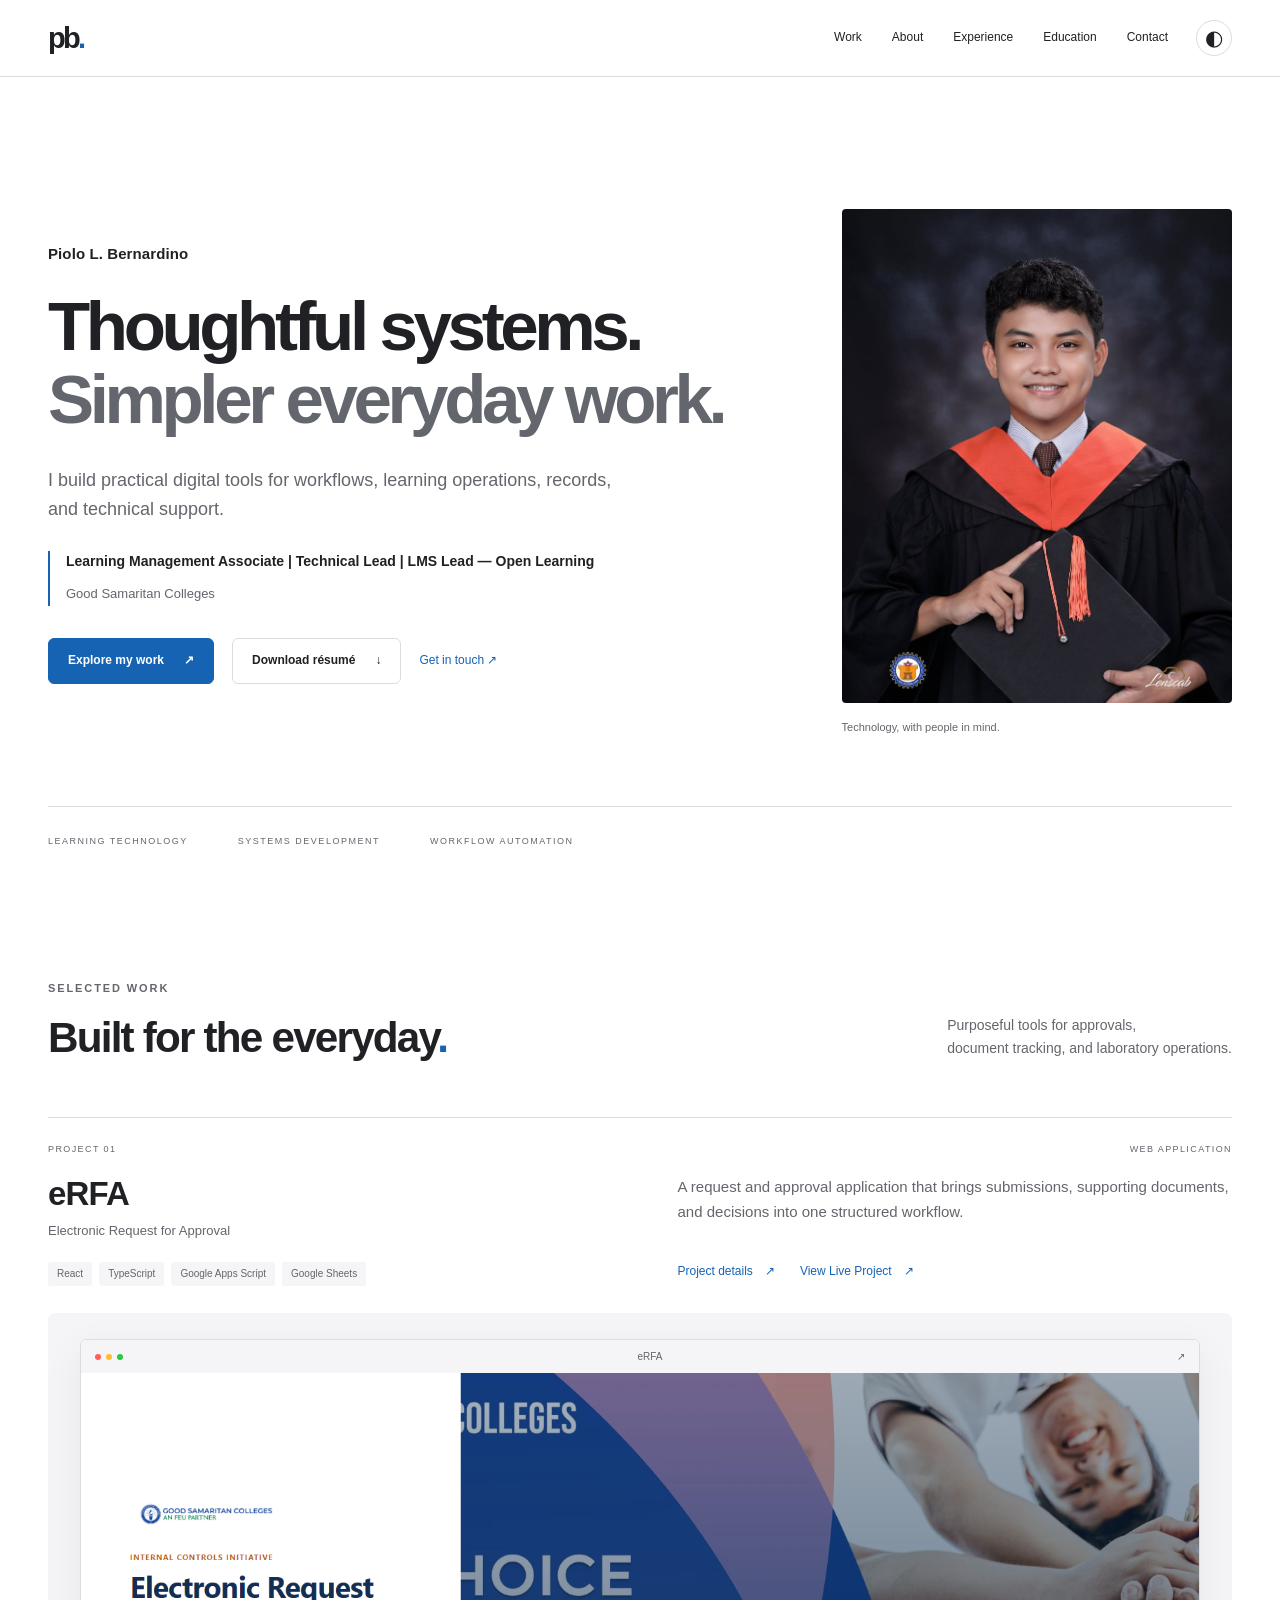
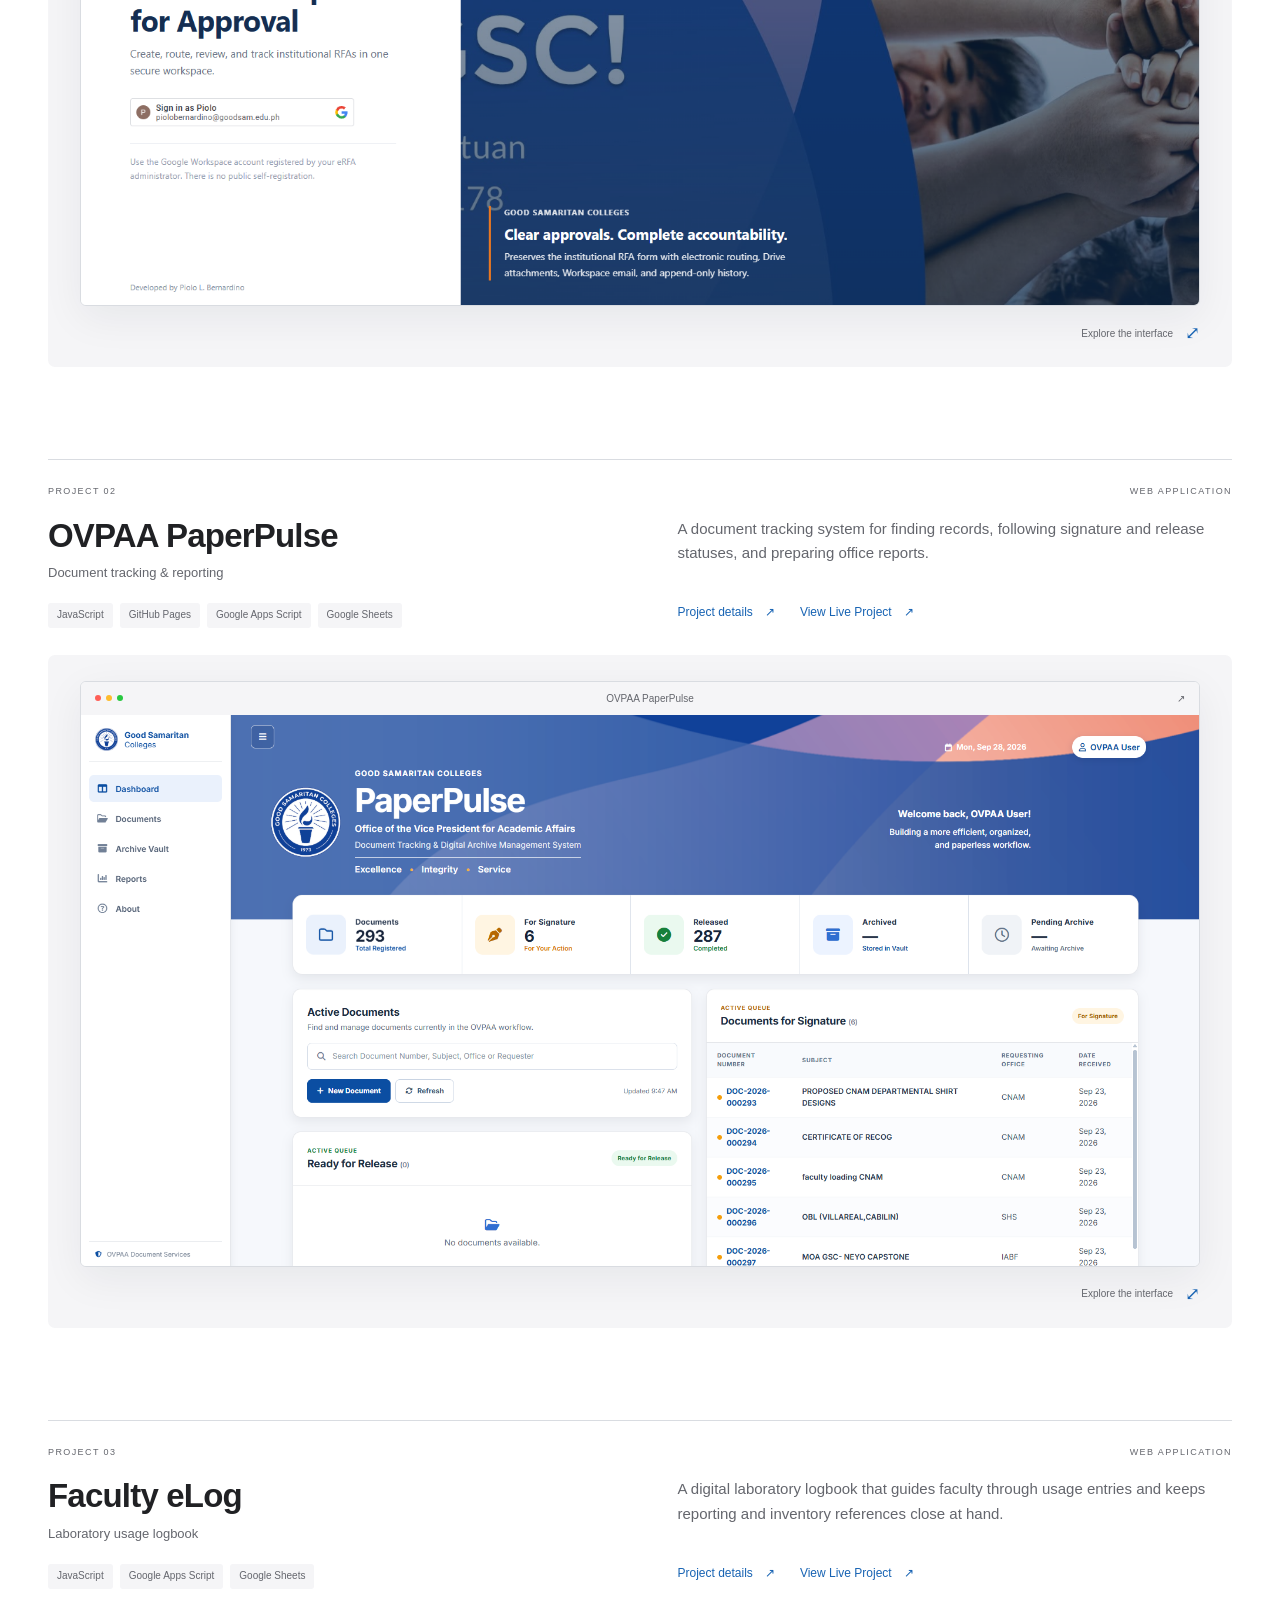
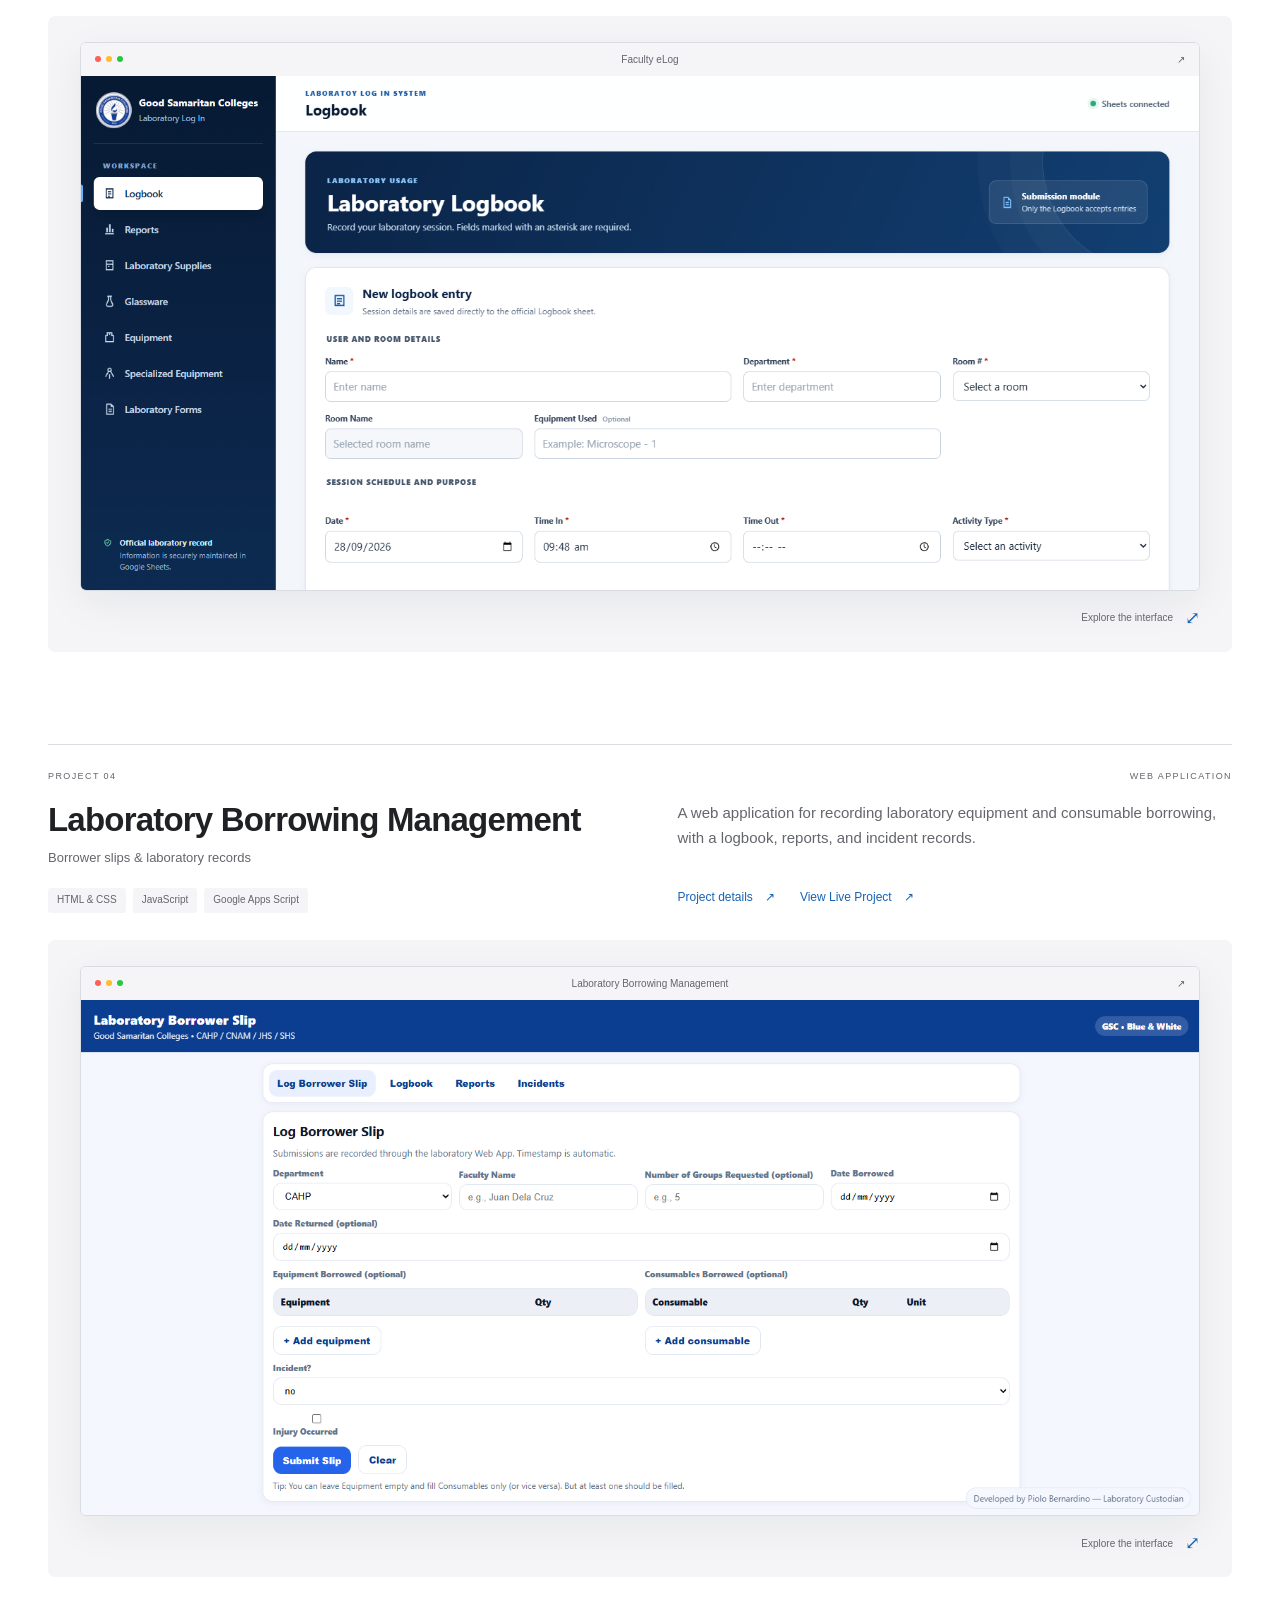
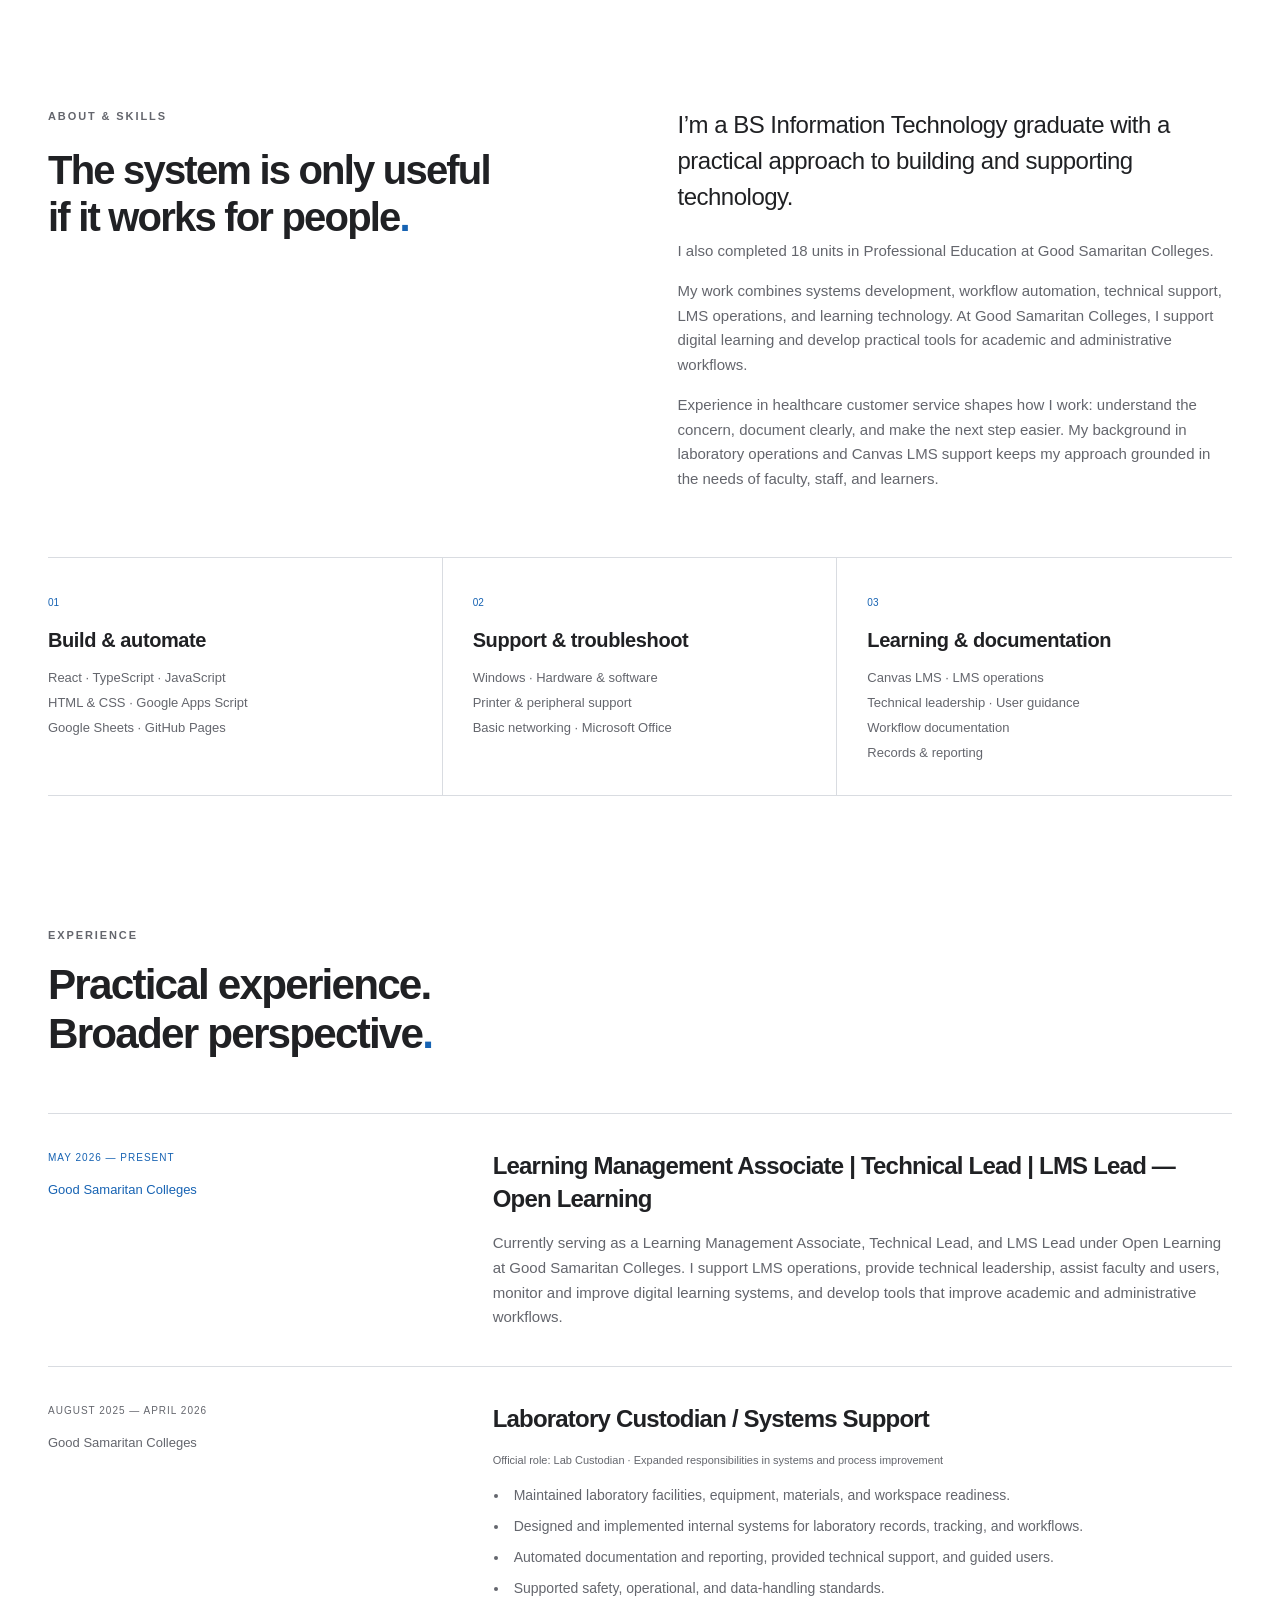
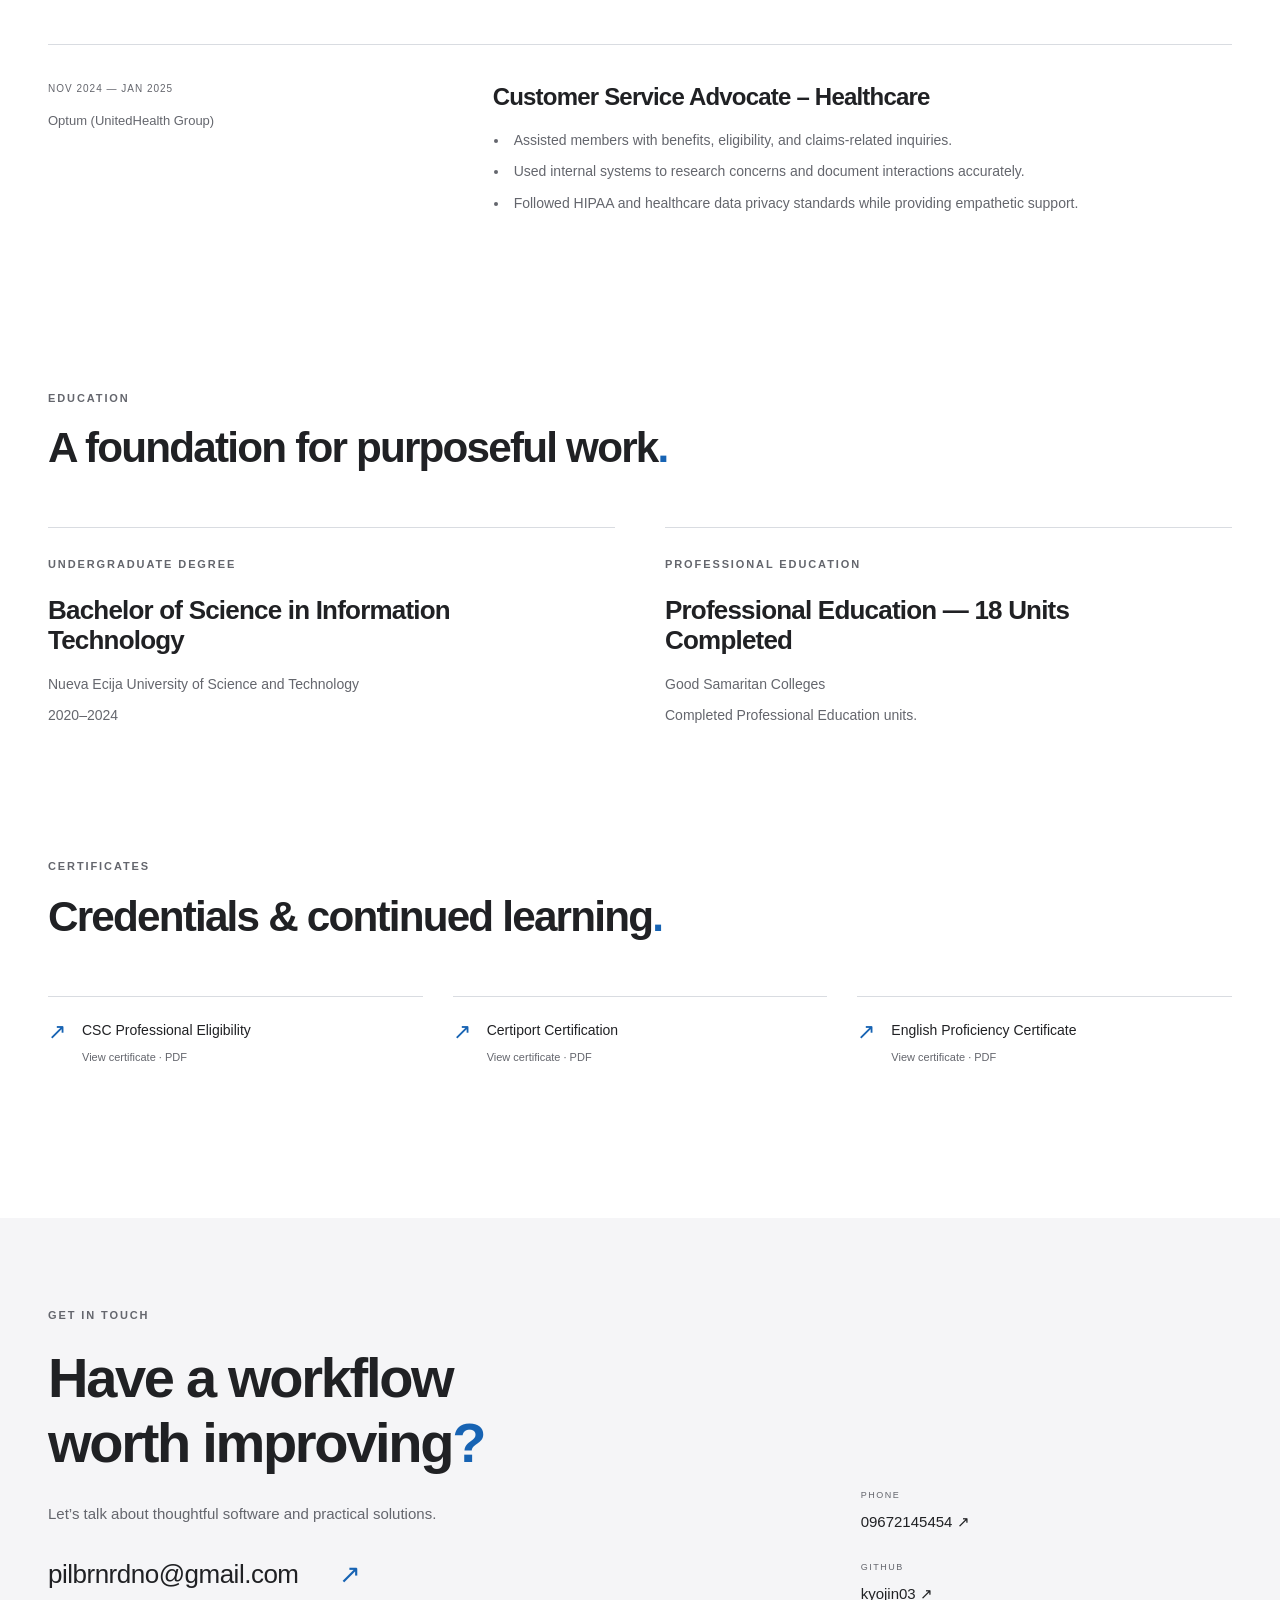
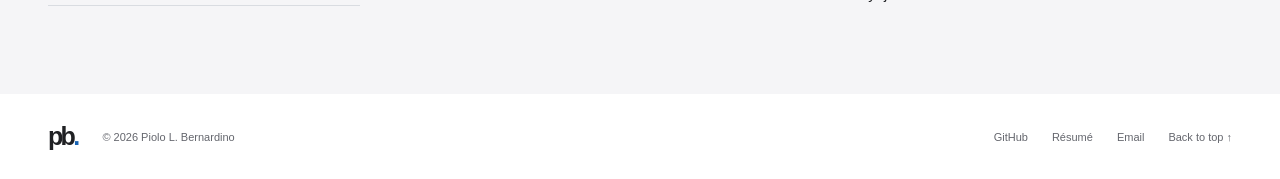
==== commit 3b1e3102: "Redesign portfolio with project showcases" ====
--- a/index.html
+++ b/index.html
@@ -1,48 +1,35 @@
 <!doctype html>
-<html lang="en" data-theme="dark">
-<head><meta charset="utf-8"><meta name="viewport" content="width=device-width,initial-scale=1"><meta name="description" content="Piolo L. Bernardino — Learning Management Associate, Technical Lead, and LMS Lead under Open Learning at Good Samaritan Colleges. Systems development, workflow automation, and technical support."><meta name="color-scheme" content="dark light"><title>Piolo L. Bernardino — Developer Portfolio</title><link rel="icon" href="favicon.svg" type="image/svg+xml"><script>try{const t=localStorage.getItem('portfolio-theme');if(t==='light'||t==='dark')document.documentElement.dataset.theme=t}catch(e){}</script><link rel="stylesheet" href="styles.css"><script src="script.js" defer></script>
+<html lang="en" data-theme="light">
+<head><meta charset="utf-8"><meta name="viewport" content="width=device-width,initial-scale=1"><meta name="description" content="Piolo L. Bernardino — learning management, systems development, workflow automation, and technical support at Good Samaritan Colleges."><meta name="color-scheme" content="light dark"><title>Piolo L. Bernardino — Developer Portfolio</title><link rel="icon" href="favicon.svg" type="image/svg+xml"><script>try{const t=localStorage.getItem('portfolio-theme');if(t==='light'||t==='dark')document.documentElement.dataset.theme=t}catch(e){}</script><link rel="stylesheet" href="styles.css"><script src="script.js" defer></script>
 </head>
 <body><a class="skip" href="#main">Skip to content</a>
 
 <header class="site-header">
 <nav class="container nav" aria-label="Main navigation"><a class="monogram" href="#home" aria-label="Piolo Bernardino, home">pb<span>.</span></a>
 <div class="nav-links"><a href="#work">Work</a><a href="#about">About</a><a href="#experience">Experience</a><a href="#education">Education</a><a href="#contact">Contact</a>
-</div><button class="theme-toggle" hidden type="button" aria-label="Switch to light theme"><span aria-hidden="true">☼</span></button>
+</div><button class="theme-toggle" hidden type="button" aria-label="Switch to dark theme"><span aria-hidden="true">☼</span></button>
 </nav>
 </header>
 
 <main id="main">
 <section class="hero container" id="home">
-<div class="hero-copy"><p class="eyebrow"><span></span> SYSTEMS DEVELOPMENT & WORKFLOW AUTOMATION</p>
-<h1>Piolo L.<br>Bernardino<span class="blue">.</span>
-</h1><p class="hero-intro">Thoughtful systems.<br><span>Simpler everyday work.</span></p><p class="current-role"><strong>Learning Management Associate | Technical Lead | LMS Lead — Open Learning</strong><span>Good Samaritan Colleges</span></p><p class="lede">I build practical web applications that connect people, records, and workflows — backed by hands-on experience in technical support and laboratory operations.</p>
-<div class="actions"><a class="button primary" href="#work">View Projects <span>↗</span></a><a class="button secondary" href="Piolo%20Bernardino%20CV.pdf" download>Download Résumé <span>↓</span></a>
-</div>
-</div>
-<figure class="portrait">
-<div class="photo-frame"><img src="profile.jfif" alt="Portrait of Piolo L. Bernardino" width="600" height="700" fetchpriority="high"><span class="photo-corner" aria-hidden="true">PB / PORTFOLIO</span>
-</div>
-<figcaption><span>Development meets real-world support.</span><span aria-hidden="true">↙</span>
-</figcaption>
-</figure>
-<div class="hero-bottom"><span>WEB APPLICATIONS <i>/</i> WORKFLOW AUTOMATION <i>/</i> USER SUPPORT</span><a href="#work">Explore selected work ↓</a>
-</div>
+<div class="hero-copy"><p class="eyebrow">Piolo L. Bernardino</p><h1>Thoughtful systems.<br><span>Simpler everyday work.</span></h1>
+<p class="lede">I build practical digital tools for workflows, learning operations, records, and technical support.</p>
+<div class="current-role"><p>Learning Management Associate | Technical Lead | LMS Lead — Open Learning</p><span>Good Samaritan Colleges</span></div>
+<div class="actions"><a class="button primary" href="#work">Explore my work <span aria-hidden="true">↗</span></a><a class="button secondary" href="Piolo%20Bernardino%20CV.pdf" download>Download résumé <span aria-hidden="true">↓</span></a><a class="hero-contact" href="#contact">Get in touch <span aria-hidden="true">↗</span></a></div>
+</div><figure class="portrait"><div class="photo-frame"><img src="profile.jfif" alt="Portrait of Piolo L. Bernardino" width="600" height="700" fetchpriority="high"></div><figcaption>Technology, with people in mind.</figcaption></figure>
+<div class="hero-bottom"><span>LEARNING TECHNOLOGY</span><span>SYSTEMS DEVELOPMENT</span><span>WORKFLOW AUTOMATION</span></div>
 </section>
 
 <section class="section container" id="work">
 <div class="section-heading">
-<div><p class="eyebrow">01 / SELECTED WORK</p>
-<h2>Built around real workflows<span class="blue">.</span>
+<div><p class="eyebrow">SELECTED WORK</p>
+<h2>Built for the everyday<span class="blue">.</span>
 </h2>
 </div><p>Purposeful tools for approvals,<br>document tracking, and laboratory operations.</p>
 </div>
 <div class="projects">
-<article class="project featured">
-<div class="project-visual screenshot-visual visual-erfa">
-  <div class="browser-frame"><div class="browser-bar"><span class="browser-dots" aria-hidden="true"><i></i><i></i><i></i></span><span>eRFA</span><span aria-hidden="true">↗</span></div>
-  <a class="screenshot-link" data-project-image href="assets/projects/erfa-sign-in.png" data-title="eRFA" aria-label="Enlarge eRFA screenshot"><img src="assets/projects/erfa-sign-in.png" alt="eRFA sign-in page with the Electronic Request for Approval introduction and Good Samaritan Colleges branding." width="1596" height="759" loading="lazy" decoding="async"></a></div>
-  <a class="screenshot-caption" data-open-image href="assets/projects/erfa-sign-in.png" data-title="eRFA">Explore the interface <span aria-hidden="true">⤢</span></a>
-</div>
+<article class="project">
 <div class="project-copy">
 <div class="project-index"><span>PROJECT 01</span><span>WEB APPLICATION</span>
 </div>
@@ -58,7 +45,7 @@
 <li>Google Sheets
 </li>
 </ul>
-<details id="details-erfa">
+<div class="project-actions"><details id="details-erfa">
 <summary>Project details <span aria-hidden="true">↗</span>
 </summary>
 <div class="detail-content">
@@ -77,15 +64,16 @@
 <h4>Technology stack
 </h4><p>React, TypeScript, Google Apps Script, Google Sheets.</p>
 </div>
-</details><a class="text-link" href="https://kyojin03.github.io/erfa/#/login" target="_blank" rel="noopener noreferrer">View Live Project <span aria-hidden="true">↗</span><span class="sr-only"> (opens in a new tab)</span></a>
-</div>
-</article>
-<article class="project ">
-<div class="project-visual screenshot-visual visual-paperpulse">
-  <div class="browser-frame"><div class="browser-bar"><span class="browser-dots" aria-hidden="true"><i></i><i></i><i></i></span><span>OVPAA PaperPulse</span><span aria-hidden="true">↗</span></div>
-  <a class="screenshot-link" data-project-image href="assets/projects/paperpulse-dashboard.png" data-title="OVPAA PaperPulse" aria-label="Enlarge OVPAA PaperPulse screenshot"><img src="assets/projects/paperpulse-dashboard.png" alt="OVPAA PaperPulse dashboard with document search, signature and release queues, and archive navigation." width="1903" height="938" loading="lazy" decoding="async"></a></div>
-  <a class="screenshot-caption" data-open-image href="assets/projects/paperpulse-dashboard.png" data-title="OVPAA PaperPulse">Explore the interface <span aria-hidden="true">⤢</span></a>
-</div>
+</details><a class="text-link" href="https://erfa.gsc.edu.ph/#/login" target="_blank" rel="noopener noreferrer">View Live Project <span aria-hidden="true">↗</span><span class="sr-only"> (opens in a new tab)</span></a></div>
+</div>
+
+<div class="project-visual screenshot-visual visual-erfa">
+  <div class="browser-frame"><div class="browser-bar"><span class="browser-dots" aria-hidden="true"><i></i><i></i><i></i></span><span>eRFA</span><span aria-hidden="true">↗</span></div>
+  <a class="screenshot-link" data-project-image href="assets/projects/erfa-sign-in.png" data-title="eRFA" aria-label="Enlarge eRFA screenshot"><img src="assets/projects/erfa-sign-in.png" alt="eRFA sign-in page with the Electronic Request for Approval introduction and Good Samaritan Colleges branding." width="1596" height="759" loading="lazy" decoding="async"></a></div>
+  <a class="screenshot-caption" data-open-image href="assets/projects/erfa-sign-in.png" data-title="eRFA">Explore the interface <span aria-hidden="true">⤢</span></a>
+</div>
+</article>
+<article class="project">
 <div class="project-copy">
 <div class="project-index"><span>PROJECT 02</span><span>WEB APPLICATION</span>
 </div>
@@ -101,7 +89,7 @@
 <li>Google Sheets
 </li>
 </ul>
-<details id="details-paperpulse">
+<div class="project-actions"><details id="details-paperpulse">
 <summary>Project details <span aria-hidden="true">↗</span>
 </summary>
 <div class="detail-content">
@@ -120,15 +108,16 @@
 <h4>Technology stack
 </h4><p>JavaScript, GitHub Pages, Google Apps Script, Google Sheets.</p>
 </div>
-</details><a class="text-link" href="https://kyojin03.github.io/Paperpulse/" target="_blank" rel="noopener noreferrer">View Live Project <span aria-hidden="true">↗</span><span class="sr-only"> (opens in a new tab)</span></a>
-</div>
-</article>
-<article class="project ">
-<div class="project-visual screenshot-visual visual-elog">
-  <div class="browser-frame"><div class="browser-bar"><span class="browser-dots" aria-hidden="true"><i></i><i></i><i></i></span><span>Faculty eLog</span><span aria-hidden="true">↗</span></div>
-  <a class="screenshot-link" data-project-image href="assets/projects/faculty-elog-logbook.png" data-title="Faculty eLog" aria-label="Enlarge Faculty eLog screenshot"><img src="assets/projects/faculty-elog-logbook.png" alt="Faculty eLog laboratory logbook with empty user and room fields, session schedule, and inventory navigation." width="1585" height="729" loading="lazy" decoding="async"></a></div>
-  <a class="screenshot-caption" data-open-image href="assets/projects/faculty-elog-logbook.png" data-title="Faculty eLog">Explore the interface <span aria-hidden="true">⤢</span></a>
-</div>
+</details><a class="text-link" href="https://kyojin03.github.io/Paperpulse/" target="_blank" rel="noopener noreferrer">View Live Project <span aria-hidden="true">↗</span><span class="sr-only"> (opens in a new tab)</span></a></div>
+</div>
+
+<div class="project-visual screenshot-visual visual-paperpulse">
+  <div class="browser-frame"><div class="browser-bar"><span class="browser-dots" aria-hidden="true"><i></i><i></i><i></i></span><span>OVPAA PaperPulse</span><span aria-hidden="true">↗</span></div>
+  <a class="screenshot-link" data-project-image href="assets/projects/paperpulse-dashboard.png" data-title="OVPAA PaperPulse" aria-label="Enlarge OVPAA PaperPulse screenshot"><img src="assets/projects/paperpulse-dashboard.png" alt="OVPAA PaperPulse dashboard with document search, signature and release queues, and archive navigation." width="1903" height="938" loading="lazy" decoding="async"></a></div>
+  <a class="screenshot-caption" data-open-image href="assets/projects/paperpulse-dashboard.png" data-title="OVPAA PaperPulse">Explore the interface <span aria-hidden="true">⤢</span></a>
+</div>
+</article>
+<article class="project">
 <div class="project-copy">
 <div class="project-index"><span>PROJECT 03</span><span>WEB APPLICATION</span>
 </div>
@@ -142,7 +131,7 @@
 <li>Google Sheets
 </li>
 </ul>
-<details id="details-elog">
+<div class="project-actions"><details id="details-elog">
 <summary>Project details <span aria-hidden="true">↗</span>
 </summary>
 <div class="detail-content">
@@ -161,32 +150,39 @@
 <h4>Technology stack
 </h4><p>JavaScript, Google Apps Script, Google Sheets.</p>
 </div>
-</details><a class="text-link" href="https://kyojin03.github.io/kyojin03-faculty-elog-v2/" target="_blank" rel="noopener noreferrer">View Live Project <span aria-hidden="true">↗</span><span class="sr-only"> (opens in a new tab)</span></a>
-</div>
-</article>
-<article class="project featured">
+</details><a class="text-link" href="https://kyojin03.github.io/kyojin03-faculty-elog-v2/" target="_blank" rel="noopener noreferrer">View Live Project <span aria-hidden="true">↗</span><span class="sr-only"> (opens in a new tab)</span></a></div>
+</div>
+
+<div class="project-visual screenshot-visual visual-elog">
+  <div class="browser-frame"><div class="browser-bar"><span class="browser-dots" aria-hidden="true"><i></i><i></i><i></i></span><span>Faculty eLog</span><span aria-hidden="true">↗</span></div>
+  <a class="screenshot-link" data-project-image href="assets/projects/faculty-elog-logbook.png" data-title="Faculty eLog" aria-label="Enlarge Faculty eLog screenshot"><img src="assets/projects/faculty-elog-logbook.png" alt="Faculty eLog laboratory logbook with empty user and room fields, session schedule, and inventory navigation." width="1585" height="729" loading="lazy" decoding="async"></a></div>
+  <a class="screenshot-caption" data-open-image href="assets/projects/faculty-elog-logbook.png" data-title="Faculty eLog">Explore the interface <span aria-hidden="true">⤢</span></a>
+</div>
+</article>
+<article class="project">
+<div class="project-copy"><div class="project-index"><span>PROJECT 04</span><span>WEB APPLICATION</span></div>
+<h3>Laboratory Borrowing Management</h3><p class="project-sub">Borrower slips & laboratory records</p>
+<p>A web application for recording laboratory equipment and consumable borrowing, with a logbook, reports, and incident records.</p>
+<ul class="tags" aria-label="Technology stack"><li>HTML & CSS</li><li>JavaScript</li><li>Google Apps Script</li></ul>
+<div class="project-actions"><details id="details-borrowing"><summary>Project details <span aria-hidden="true">↗</span></summary><div class="detail-content">
+<h4>My contribution</h4><p>Developed the laboratory borrowing application and its borrower slip workflow.</p>
+<h4>Key features</h4><ul><li>Department, faculty, and borrowing / return date entries</li><li>Equipment and consumable quantities</li><li>Logbook, reports, and incident records</li></ul>
+<h4>Technology stack</h4><p>HTML, CSS, JavaScript, and a Google Apps Script web app backend.</p>
+</div></details><a class="text-link" href="https://kyojin03.github.io/Laboratory-borrowing-management/" target="_blank" rel="noopener noreferrer">View Live Project <span aria-hidden="true">↗</span><span class="sr-only"> (opens in a new tab)</span></a></div></div>
 <div class="project-visual screenshot-visual visual-borrowing">
   <div class="browser-frame"><div class="browser-bar"><span class="browser-dots" aria-hidden="true"><i></i><i></i><i></i></span><span>Laboratory Borrowing Management</span><span aria-hidden="true">↗</span></div>
   <a class="screenshot-link" data-project-image href="assets/projects/laboratory-borrower-slip.png" data-title="Laboratory Borrowing Management" aria-label="Enlarge Laboratory Borrowing Management screenshot"><img src="assets/projects/laboratory-borrower-slip.png" alt="Laboratory Borrower Slip form with department, faculty, borrowing dates, equipment, consumables, and incident fields." width="1582" height="730" loading="lazy" decoding="async"></a></div>
   <a class="screenshot-caption" data-open-image href="assets/projects/laboratory-borrower-slip.png" data-title="Laboratory Borrowing Management">Explore the interface <span aria-hidden="true">⤢</span></a>
 </div>
-<div class="project-copy"><div class="project-index"><span>PROJECT 04</span><span>WEB APPLICATION</span></div>
-<h3>Laboratory Borrowing Management</h3><p class="project-sub">Borrower slips & laboratory records</p>
-<p>A web application for recording laboratory equipment and consumable borrowing, with a logbook, reports, and incident records.</p>
-<ul class="tags" aria-label="Technology stack"><li>HTML & CSS</li><li>JavaScript</li><li>Google Apps Script</li></ul>
-<details id="details-borrowing"><summary>Project details <span aria-hidden="true">↗</span></summary><div class="detail-content">
-<h4>My contribution</h4><p>Developed the laboratory borrowing application and its borrower slip workflow.</p>
-<h4>Key features</h4><ul><li>Department, faculty, and borrowing / return date entries</li><li>Equipment and consumable quantities</li><li>Logbook, reports, and incident records</li></ul>
-<h4>Technology stack</h4><p>HTML, CSS, JavaScript, and a Google Apps Script web app backend.</p>
-</div></details><a class="text-link" href="https://kyojin03.github.io/Laboratory-borrowing-management/" target="_blank" rel="noopener noreferrer">View Live Project <span aria-hidden="true">↗</span><span class="sr-only"> (opens in a new tab)</span></a></div></article>
+</article>
 </div>
 </section>
 <section class="section container about" id="about">
-<div><p class="eyebrow">02 / ABOUT & SKILLS</p>
+<div><p class="eyebrow">ABOUT & SKILLS</p>
 <h2>The system is only useful<br>if it works for people<span class="blue">.</span>
 </h2>
 </div>
-<div class="about-copy"><p class="large-copy">I’m a BS Information Technology graduate who completed 18 units of Professional Education at Good Samaritan Colleges.</p><p>Currently serving as a Learning Management Associate, Technical Lead, and LMS Lead under Open Learning at Good Samaritan Colleges. I support LMS operations, provide technical leadership, assist faculty and users, monitor and improve digital learning systems, and develop tools that improve academic and administrative workflows.</p><p>My work brings together systems development, workflow automation, and day-to-day user support. At Good Samaritan Colleges, I support laboratory operations and develop tools for records, tracking, and reporting.</p><p>Experience in healthcare customer service shapes how I work: understand the concern, document clearly, and make the next step easier. I also bring Canvas LMS experience to supporting digital learning workflows.</p>
+<div class="about-copy"><p class="large-copy">I’m a BS Information Technology graduate with a practical approach to building and supporting technology.</p><p>I also completed 18 units in Professional Education at Good Samaritan Colleges.</p><p>My work combines systems development, workflow automation, technical support, LMS operations, and learning technology. At Good Samaritan Colleges, I support digital learning and develop practical tools for academic and administrative workflows.</p><p>Experience in healthcare customer service shapes how I work: understand the concern, document clearly, and make the next step easier. My background in laboratory operations and Canvas LMS support keeps my approach grounded in the needs of faculty, staff, and learners.</p>
 </div>
 <div class="skill-grid">
 <div><span class="skill-number">01</span>
@@ -198,44 +194,25 @@
 </h3><p>Windows · Hardware & software<br>Printer & peripheral support<br>Basic networking · Microsoft Office</p>
 </div>
 <div><span class="skill-number">03</span>
-<h3>Connect & document
-</h3><p>Canvas LMS · User guidance<br>Workflow documentation<br>Records & reporting</p>
+<h3>Learning & documentation
+</h3><p>Canvas LMS · LMS operations<br>Technical leadership · User guidance<br>Workflow documentation<br>Records & reporting</p>
 </div>
 </div>
 </section>
 
 <section class="section container" id="experience">
 <div class="section-heading">
-<div><p class="eyebrow">03 / EXPERIENCE</p>
+<div><p class="eyebrow">EXPERIENCE</p>
 <h2>Practical experience.<br>Broader perspective<span class="blue">.</span>
 </h2>
 </div>
 </div>
+<article class="experience-row current-experience"><div class="experience-date">MAY 2026 — PRESENT<span>Good Samaritan Colleges</span></div><div><h3>Learning Management Associate | Technical Lead | LMS Lead — Open Learning</h3><p class="experience-description">Currently serving as a Learning Management Associate, Technical Lead, and LMS Lead under Open Learning at Good Samaritan Colleges. I support LMS operations, provide technical leadership, assist faculty and users, monitor and improve digital learning systems, and develop tools that improve academic and administrative workflows.</p></div></article>
 <article class="experience-row">
-<div class="experience-date">MAY 2026 — PRESENT<span>Good Samaritan Colleges</span>
+<div class="experience-date">AUGUST 2025 — APRIL 2026<span>Good Samaritan Colleges</span>
 </div>
 <div>
-<h3>Learning Management Associate | Technical Lead | LMS Lead — Open Learning
-</h3><p class="role-note">Good Samaritan Colleges · Open Learning · Current role</p>
-<p class="role-description">Currently serving as a Learning Management Associate, Technical Lead, and LMS Lead under Open Learning at Good Samaritan Colleges. I support LMS operations, provide technical leadership, assist faculty and users, monitor and improve digital learning systems, and develop tools that improve academic and administrative workflows.</p>
-<ul>
-<li>Support LMS operations and Canvas LMS workflows for faculty and users.
-</li>
-<li>Provide technical leadership and guidance on digital learning systems.
-</li>
-<li>Monitor and improve digital learning systems and user support processes.
-</li>
-<li>Develop tools that improve academic and administrative workflows, including eRFA, PaperPulse, Faculty eLog, and Laboratory Borrowing Management.
-</li>
-</ul>
-</div>
-</article>
-<article class="experience-row">
-<div class="experience-date">AUG 2025 — APR 2026<span>Good Samaritan Colleges</span>
-</div>
-<div>
-<h3>Laboratory Custodian / Systems Support
-</h3><p class="role-note">Good Samaritan Colleges · Prior role</p>
+<h3>Laboratory Custodian / Systems Support</h3><p class="role-note">Official role: Lab Custodian · Expanded responsibilities in systems and process improvement</p>
 <ul>
 <li>Maintained laboratory facilities, equipment, materials, and workspace readiness.
 </li>
@@ -267,13 +244,13 @@
 </section>
 
 <section class="section container" id="education">
-<div class="section-heading"><div><p class="eyebrow">04 / EDUCATION</p><h2>A foundation for purposeful work<span class="blue">.</span></h2></div></div>
-<div class="education-grid"><article><p class="eyebrow">UNDERGRADUATE DEGREE</p><h3>Bachelor of Science in Information Technology</h3><p>Nueva Ecija University of Science and Technology · 2020–2024</p><p class="education-note">Academic Distinction Award; Excellence Service Award, Cultural Performer (silver).</p></article>
+<div class="section-heading"><div><p class="eyebrow">EDUCATION</p><h2>A foundation for purposeful work<span class="blue">.</span></h2></div></div>
+<div class="education-grid"><article><p class="eyebrow">UNDERGRADUATE DEGREE</p><h3>Bachelor of Science in Information Technology</h3><p>Nueva Ecija University of Science and Technology</p><p class="education-note">2020–2024</p></article>
 <article><p class="eyebrow">PROFESSIONAL EDUCATION</p><h3>Professional Education — 18 Units Completed</h3><p>Good Samaritan Colleges</p><p class="education-note">Completed Professional Education units.</p></article></div>
 </section>
 <section class="section container" id="certificates">
 <div class="section-heading">
-<div><p class="eyebrow">05 / CERTIFICATES</p>
+<div><p class="eyebrow">CERTIFICATES</p>
 <h2>Credentials & continued learning<span class="blue">.</span>
 </h2>
 </div>
@@ -284,7 +261,7 @@
 
 <section class="contact-section" id="contact">
 <div class="container contact">
-<div><p class="eyebrow">06 / GET IN TOUCH</p>
+<div><p class="eyebrow">GET IN TOUCH</p>
 <h2>Have a workflow<br>worth improving<span class="blue">?</span>
 </h2><p>Let’s talk about thoughtful software and practical solutions.</p><a class="contact-email" href="mailto:pilbrnrdno@gmail.com">pilbrnrdno@gmail.com <span>↗</span></a>
 </div>
@@ -293,8 +270,7 @@
 </div>
 </section>
 </main>
-<footer class="container footer"><a class="monogram" href="#home" aria-label="Back to top">pb<span>.</span></a><p>© <span id="year">2026</span> Piolo L. Bernardino</p><a href="#home">Back to top ↑</a>
-</footer>
+<footer class="container footer"><div><a class="monogram" href="#home" aria-label="Back to top">pb<span>.</span></a><p>© <span id="year">2026</span> Piolo L. Bernardino</p></div><nav aria-label="Footer navigation"><a href="https://github.com/kyojin03" target="_blank" rel="noopener noreferrer">GitHub<span class="sr-only"> (opens in a new tab)</span></a><a href="Piolo%20Bernardino%20CV.pdf" download>Résumé</a><a href="mailto:pilbrnrdno@gmail.com">Email</a><a href="#home">Back to top ↑</a></nav></footer>
 <dialog id="project-dialog" aria-labelledby="dialog-title">
 <div class="dialog-top"><span class="eyebrow">PROJECT DETAILS</span><button type="button" class="close-dialog" aria-label="Close project details">✕</button>
 </div>
@@ -310,4 +286,4 @@
 <div class="gallery-controls"><button type="button" class="gallery-prev" aria-label="Previous screenshot">←</button><p id="gallery-status" aria-live="polite"></p><button type="button" class="gallery-next" aria-label="Next screenshot">→</button></div>
 <div class="image-thumbnails" aria-label="Screenshot thumbnails"></div>
 </dialog>
-</body></html>+</body></html>
--- a/styles.css
+++ b/styles.css
@@ -1,990 +1,174 @@
+/* Palette: light first, with an equally complete dark theme. */
 :root {
-  color-scheme:dark;
-  --bg:#141618;
-  --surface:#1b1e21;
-  --surface2:#22262b;
-  --text:#f1f2f4;
-  --muted:#a6acb5;
-  --line:#34393f;
-  --accent:#8bb7ff;
-  --button:#a9caff;
-  --button-text:#142137;
-  --preview:#202933;
-  --mock:#171d24;
-  --shadow:0 24px 50px #0003}
-* {
-  box-sizing:border-box}
-html {
-  scroll-behavior:smooth;
-  scroll-padding-top:100px}
-body {
-  margin:0;
-  background:var(--bg);
-  color:var(--text);
-  font-family:Arial,Helvetica,sans-serif;
-  line-height:1.65;
-  -webkit-font-smoothing:antialiased}
-html[data-theme=light] {
-  color-scheme:light;
-  --bg:#f7f8fa;
-  --surface:#fff;
-  --surface2:#edf0f4;
-  --text:#1d242e;
-  --muted:#586373;
-  --line:#d3dae3;
-  --accent:#255fac;
-  --button:#265da7;
-  --button-text:#fff;
-  --preview:#e3ebf5;
-  --mock:#f9fbff;
-  --shadow:0 24px 50px #23354b15}
-a {
-  color:inherit;
-  text-decoration:none}
-button {
-  font:inherit;
-  cursor:pointer}
-button,a,summary {
-  -webkit-tap-highlight-color:transparent}
-a,button,summary {
-  transition:color .2s,background .2s,transform .2s}
-a:hover {
-  color:var(--accent)}
-:focus-visible {
-  outline:3px solid var(--accent);
-  outline-offset:5px}
-button[hidden] {
-  display:none}
-.container {
-  width:min(1180px,calc(100% - 96px));
-  margin-inline:auto}
-.site-header {
-  position:sticky;
-  top:0;
-  z-index:10;
-  background:var(--bg);
-  border-bottom:1px solid var(--line)}
-.nav {
-  height:88px;
-  display:flex;
-  align-items:center;
-  justify-content:space-between;
-  gap:24px}
-.monogram {
-  font-size:32px;
-  font-weight:800;
-  letter-spacing:-3px;
-  line-height:1}
-.monogram span,.blue {
-  color:var(--accent)}
-.nav-links {
-  display:flex;
-  gap:36px;
-  font-size:14px;
-  margin-left:auto;
-  margin-right:28px}
-.theme-toggle,.close-dialog {
-  width:42px;
-  height:42px;
-  border:1px solid var(--line);
-  border-radius:50%;
-  background:var(--surface);
-  color:var(--text);
-  font-size:22px;
-  display:grid;
-  place-items:center}
-.theme-toggle:hover,.close-dialog:hover {
-  background:var(--surface2)}
-.hero {
-  padding-top:92px;
-  display:grid;
-  grid-template-columns:1.35fr 1fr;
-  gap:55px 80px}
-.eyebrow {
-  font-size:10px;
-  font-weight:700;
-  letter-spacing:2px;
-  color:var(--muted);
-  margin:0 0 25px}
-.hero .eyebrow {
-  display:flex;
-  align-items:center;
-  gap:10px}
-.eyebrow>span:not(.sr-only) {
-  display:inline-block;
-  width:6px;
-  height:6px;
-  background:var(--accent);
-  border-radius:50%}
-h1,h2,h3,h4,p,figure {
-  margin-top:0}
-h1 {
-  font-size:clamp(60px,6.6vw,92px);
-  line-height:1.02;
-  letter-spacing:-5px;
-  margin-bottom:28px;
-  font-weight:600}
-h2 {
-  font-size:clamp(30px,3.2vw,44px);
-  letter-spacing:-1.7px;
-  line-height:1.2;
-  font-weight:500;
-  margin-bottom:0}
-h3 {
-  font-size:27px;
-  letter-spacing:-.8px;
-  line-height:1.25;
-  font-weight:500}
-h4 {
-  font-size:21px;
-  line-height:1.3;
-  font-weight:500;
-  letter-spacing:-.4px}
-.hero-intro {
-  font-size:27px;
-  line-height:1.35;
-  letter-spacing:-.6px;
-  margin-bottom:20px}
-.hero-intro span {
-  color:var(--muted)}
-.current-role {
-  max-width:490px;
-  margin:0 0 18px;
-  padding:12px 14px;
-  border:1px solid var(--line);
-  border-left:3px solid var(--accent);
-  border-radius:5px;
-  background:var(--surface);
-  font-size:13px;
-  line-height:1.55}
-.current-role strong {
-  display:block;
-  font-size:13px;
-  letter-spacing:-.2px}
-.current-role span {
-  display:block;
-  margin-top:4px;
-  font-size:12px;
-  color:var(--muted)}
-.lede {
-  max-width:490px;
-  color:var(--muted);
-  font-size:15px}
-.role-description {
-  font-size:14px;
-  color:var(--muted);
-  margin:0 0 6px}
-.actions {
-  display:flex;
-  gap:12px;
-  flex-wrap:wrap;
-  margin-top:32px}
-.button {
-  display:inline-flex;
-  align-items:center;
-  justify-content:space-between;
-  gap:28px;
-  padding:13px 20px;
-  border:1px solid var(--line);
-  border-radius:5px;
-  font-size:13px;
-  font-weight:600}
-.button.primary {
-  background:var(--button);
-  color:var(--button-text);
-  border-color:var(--button)}
-.button:hover {
-  transform:translateY(-3px)}
-.portrait {
-  align-self:center;
-  margin:0;
-  position:relative;
-  padding-top:7px}
-.photo-frame {
-  position:relative;
-  background:var(--surface2);
-  border-radius:4px;
-  overflow:hidden;
-  aspect-ratio: .91}
-.photo-frame img {
-  width:100%;
-  height:100%;
-  object-fit:cover;
-  object-position:center 30%;
-  display:block;
-  filter:saturate(.65)}
-.photo-corner {
-  position:absolute;
-  bottom:15px;
-  left:17px;
-  font-size:9px;
-  letter-spacing:2px;
-  padding:5px 9px;
-  background:#141618;
-  color:#fff}
-.portrait figcaption {
-  display:flex;
-  justify-content:space-between;
-  gap:10px;
-  padding-top:17px;
-  font-size:11px;
-  color:var(--muted)}
-.portrait figcaption>span:last-child {
-  font-size:24px;
-  color:var(--accent);
-  line-height:1}
-.hero-bottom {
-  grid-column:1/-1;
-  display:flex;
-  justify-content:space-between;
-  gap:25px;
-  border-top:1px solid var(--line);
-  padding:23px 0 0;
-  margin-top:16px;
-  font-size:10px;
-  letter-spacing:1.3px;
-  color:var(--muted)}
-.hero-bottom i {
-  font-style:normal;
-  margin:0 14px;
-  color:var(--line)}
-.hero-bottom>a {
-  letter-spacing:0;
-  font-size:12px}
-.section {
-  padding-top:110px}
-.section-heading {
-  display:flex;
-  justify-content:space-between;
-  gap:45px;
-  align-items:end;
-  margin-bottom:40px}
-.section-heading .eyebrow {
-  margin-bottom:18px}
-.section-heading>p {
-  font-size:13px;
-  color:var(--muted);
-  margin-bottom:4px;
-  flex-shrink:0}
-.projects {
-  display:grid;
-  grid-template-columns:1fr 1fr;
-  gap:28px}
-.project {
-  border:1px solid var(--line);
-  border-radius:8px;
-  overflow:hidden;
-  background:var(--surface);
-  min-width:0}
-.featured {
-  grid-column:1/-1;
-  display:grid;
-  grid-template-columns:1.2fr 1fr}
-.project-visual {
-  background:var(--preview);
-  padding:25px 28px 20px;
-  overflow:hidden;
-  display:flex;
-  flex-direction:column;
-  justify-content:space-between;
-  min-height:330px}
-.preview-label {
-  display:flex;
-  justify-content:space-between;
-  gap:10px;
-  font-size:8px;
-  letter-spacing:1.4px;
-  color:var(--muted);
-  margin-bottom:25px}
-.preview-label span:last-child {
-  border:1px solid var(--line);
-  padding:2px 6px;
-  border-radius:3px}
-.mock-window {
-  background:var(--mock);
-  border:1px solid var(--line);
-  box-shadow:var(--shadow);
-  border-radius:7px;
-  overflow:hidden;
-  transform:rotate(-2deg);
-  transition:transform .35s}
-.project:hover .mock-window {
-  transform:rotate(0)}
-.mock-head {
-  display:flex;
-  align-items:center;
-  gap:10px;
-  padding:13px 16px;
-  border-bottom:1px solid var(--line);
-  font-size:10px}
-.app-mark {
-  background:var(--button);
-  color:var(--button-text);
-  border-radius:4px;
-  padding:4px 6px;
-  font-weight:bold}
-.mock-dot {
-  width:7px;
-  height:7px;
-  background:var(--muted);
-  border-radius:50%;
-  margin-left:auto}
-.mock-body {
-  display:grid;
-  grid-template-columns:90px 1fr}
-.mock-sidebar {
-  padding:20px 12px;
-  border-right:1px solid var(--line);
-  font-size:8px;
-  display:flex;
-  flex-direction:column;
-  gap:21px;
-  color:var(--muted)}
-.mock-sidebar b {
-  color:var(--accent)}
-.mock-main {
-  padding:23px 18px}
-.micro {
-  font-size:7px;
-  letter-spacing:1.2px;
-  color:var(--muted)}
-.mock-main h4 {
-  margin:10px 0 20px;
-  font-size:24px}
-.flow {
-  display:flex;
-  align-items:center;
-  justify-content:space-between;
-  font-size:9px;
-  color:var(--muted);
-  gap:7px;
-  margin-bottom:23px}
-.flow>span {
-  background:var(--surface2);
-  padding:8px;
-  border-radius:4px}
-.flow b {
-  display:block;
-  color:var(--text);
-  font-size:10px}
-.flow i {
-  font-style:normal;
-  color:var(--accent)}
-.mock-row {
-  display:flex;
-  justify-content:space-between;
-  border-top:1px solid var(--line);
-  padding:10px 0;
-  font-size:9px;
-  color:var(--muted)}
-.visual-caption {
-  text-align:center;
-  font-size:10px;
-  color:var(--muted);
-  padding-top:24px;
-  letter-spacing:.3px}
-.project-copy {
-  padding:30px}
-.featured .project-copy {
-  padding:38px;
-  align-self:center}
-.project-index {
-  display:flex;
-  justify-content:space-between;
-  gap:12px;
-  font-size:8px;
-  letter-spacing:1.5px;
-  color:var(--muted);
-  margin-bottom:24px}
-.project-copy h3 {
-  margin-bottom:5px}
-.featured h3 {
-  font-size:38px}
-.project-sub {
-  font-size:12px!important;
-  color:var(--accent)!important;
-  margin-bottom:20px}
-.project-copy>p {
-  font-size:14px;
-  color:var(--muted)}
-.tags {
-  display:flex;
-  flex-wrap:wrap;
-  gap:6px;
-  list-style:none;
-  padding:0;
-  margin:24px 0}
-.tags li {
-  border:1px solid var(--line);
-  border-radius:4px;
-  font-size:10px;
-  padding:4px 8px;
-  color:var(--muted)}
-summary,.details-button {
-  display:flex;
-  align-items:center;
-  justify-content:space-between;
-  list-style:none;
-  width:100%;
-  border:0;
-  border-top:1px solid var(--line);
-  background:transparent;
-  color:var(--text);
-  padding:18px 0 0;
-  font-size:12px;
-  cursor:pointer;
-  text-align:left}
-summary::-webkit-details-marker {
-  display:none}
-summary:hover,.details-button:hover {
-  color:var(--accent)}
-.text-link {
-  display:inline-flex;
-  gap:15px;
-  font-size:12px;
-  margin-top:18px;
-  color:var(--accent)}
-.detail-content {
-  font-size:14px;
-  color:var(--muted);
-  margin-top:25px}
-.detail-content h4 {
-  font-size:16px;
-  color:var(--text);
-  margin:24px 0 12px}
-.detail-content ul {
-  padding-left:20px}
-.detail-content li {
-  margin:7px 0}
-.concept-note {
-  font-size:12px;
-  border-top:1px solid var(--line);
-  padding-top:18px}
-.paper-body {
-  padding:22px}
-.fake-search {
-  display:flex;
-  align-items:center;
-  gap:10px;
-  border:1px solid var(--line);
-  padding:10px;
-  border-radius:4px;
-  font-size:9px;
-  color:var(--muted);
-  margin-bottom:15px}
-.fake-search>span:last-child {
-  margin-left:auto}
-.document-row {
-  display:flex;
-  gap:10px;
-  align-items:center;
-  padding:14px 0;
-  border-bottom:1px solid var(--line);
-  font-size:9px}
-.document-row small {
-  display:block;
-  font-size:8px;
-  color:var(--muted)}
-.file-icon {
-  font-size:20px;
-  color:var(--accent)}
-.status {
-  margin-left:auto;
-  font-size:7px;
-  color:var(--accent);
-  padding:4px;
-  background:var(--surface2);
-  border-radius:3px;
-  white-space:nowrap}
-.neutral {
-  color:var(--muted)}
-.report-strip {
-  display:flex;
-  justify-content:space-between;
-  gap:8px;
-  font-size:9px;
-  margin-top:21px;
-  color:var(--muted)}
-.report-strip b {
-  font-weight:400;
-  color:var(--accent)}
-.paper-body h4 {
-  margin:9px 0 22px}
-.form-grid {
-  display:grid;
-  grid-template-columns:1fr 1fr;
-  gap:12px;
-  font-size:9px}
-.form-grid small {
-  display:block;
-  margin-bottom:5px;
-  color:var(--muted)}
-.form-grid div>span {
-  display:flex;
-  justify-content:space-between;
-  padding:9px;
-  border:1px solid var(--line);
-  border-radius:3px;
-  font-size:8px}
-.entry-strip {
-  display:flex;
-  gap:20px;
-  font-size:8px;
-  color:var(--accent);
-  padding:22px 0 9px}
-.about {
-  display:grid;
-  grid-template-columns:1fr 1fr;
-  gap:48px}
-.about h2 {
-  font-size:38px}
-.about-copy p {
-  font-size:14px;
-  color:var(--muted)}
-.about-copy .large-copy {
-  font-size:22px;
-  color:var(--text);
-  line-height:1.5;
-  letter-spacing:-.3px}
-.skill-grid {
-  grid-column:1/-1;
-  display:grid;
-  grid-template-columns:repeat(3,1fr);
-  border-top:1px solid var(--line);
-  border-bottom:1px solid var(--line)}
-.skill-grid>div {
-  padding:30px 26px;
-  border-right:1px solid var(--line)}
-.skill-grid>div:first-child {
-  padding-left:0}
-.skill-grid>div:last-child {
-  border:0}
-.skill-number {
-  color:var(--accent);
-  font-size:11px}
-.skill-grid h3 {
-  font-size:19px;
-  margin:18px 0 12px;
-  letter-spacing:-.4px}
-.skill-grid p {
-  font-size:13px;
-  line-height:1.9;
-  color:var(--muted);
-  margin:0}
-.experience-row {
-  display:grid;
-  grid-template-columns:1fr 2fr;
-  gap:65px;
-  padding:36px 0;
-  border-top:1px solid var(--line)}
-.experience-date {
-  font-size:10px;
-  color:var(--accent);
-  letter-spacing:1px}
-.experience-date span {
-  display:block;
-  color:var(--muted);
-  font-size:13px;
-  letter-spacing:0;
-  margin-top:12px}
-.experience-row h3 {
-  font-size:22px;
-  margin:0 0 10px}
-.role-note {
-  font-size:11px;
-  color:var(--accent)}
-.experience-row ul {
-  padding-left:16px;
-  font-size:14px;
-  color:var(--muted);
-  margin-bottom:0}
-.experience-row li {
-  padding-left:5px;
-  margin:8px 0}
-.certificates {
-  display:grid;
-  grid-template-columns:repeat(3,1fr);
-  gap:14px}
-.certificates>a {
-  display:flex;
-  align-items:flex-start;
-  gap:18px;
-  padding:25px 20px;
-  background:var(--surface);
-  border:1px solid var(--line);
-  border-radius:5px}
-.certificates strong {
-  font-size:13px;
-  font-weight:500;
-  display:block;
-  line-height:1.5}
-.certificates small {
-  display:block;
-  font-size:10px;
-  color:var(--muted);
-  margin-top:10px}
-.cert-icon {
-  color:var(--accent);
-  font-size:22px;
-  line-height:1}
-.contact-section {
-  margin-top:110px;
-  border-top:1px solid var(--line);
-  border-bottom:1px solid var(--line);
-  background:var(--surface)}
-.contact {
-  display:grid;
-  grid-template-columns:2fr 1fr;
-  gap:65px;
-  padding-block:75px}
-.contact h2 {
-  font-size:50px;
-  letter-spacing:-2px}
-.contact p:not(.eyebrow) {
-  font-size:14px;
-  color:var(--muted);
-  margin:25px 0}
-.contact-email {
-  display:inline-flex;
-  gap:40px;
-  font-size:24px;
-  border-bottom:1px solid var(--line);
-  padding:0 0 10px}
-.contact-email span {
-  color:var(--accent)}
-.contact-links {
-  align-self:end;
-  display:flex;
-  flex-direction:column;
-  gap:25px}
-.contact-links a {
-  font-size:15px}
-.contact-links a>span:first-child {
-  display:block;
-  font-size:9px;
-  letter-spacing:1.5px;
-  color:var(--muted);
-  margin-bottom:8px}
-.footer {
-  display:flex;
-  align-items:center;
-  justify-content:space-between;
-  gap:20px;
-  padding-block:30px}
-.footer p,.footer>a:last-child {
-  font-size:11px;
-  color:var(--muted);
-  margin:0}
-.footer .monogram {
-  font-size:26px}
-.skip {
-  position:fixed;
-  top:-100px;
-  left:16px;
-  background:var(--button);
-  color:var(--button-text);
-  padding:12px;
-  z-index:50}
-.skip:focus {
-  top:10px}
-.sr-only {
-  position:absolute;
-  width:1px;
-  height:1px;
-  padding:0;
-  margin:-1px;
-  overflow:hidden;
-  clip:rect(0,0,0,0);
-  white-space:nowrap;
-  border:0}
-dialog {
-  width:min(620px,calc(100% - 32px));
-  max-height:85dvh;
-  overflow-y:auto;
-  background:var(--surface);
-  color:var(--text);
-  border:1px solid var(--line);
-  border-radius:12px;
-  padding:30px;
-  box-shadow:var(--shadow)}
-dialog::backdrop {
-  background:#070b12b8;
-  backdrop-filter:blur(5px)}
-.dialog-top {
-  display:flex;
-  justify-content:space-between;
-  align-items:center;
-  margin-bottom:25px}
-.dialog-top .eyebrow {
-  margin:0}
-.dialog-top .eyebrow::before {
-  content:none}
-dialog h2 {
-  font-size:32px}
-body.modal-open {
-  overflow:hidden}
-#dialog-body>p {
-  color:var(--muted);
-  font-size:14px;
-  margin-top:15px}
-@media(prefers-reduced-motion:no-preference) {
-  .hero-copy,.portrait {
-  animation:enter .7s both}
-.portrait {
-  animation-delay:.12s}
-@keyframes enter {
-  from {
-  opacity:0;
-  transform:translateY(15px)}
-to {
-  opacity:1;
-  transform:none}
-}
-}
-@media(min-width:1400px) {
-  .hero {
-  padding-top:100px}
-}
-@media(max-width:1000px) {
-  .container {
-  width:calc(100% - 64px)}
-.hero {
-  gap:45px;
-  padding-top:65px}
-h1 {
-  font-size:65px}
-.hero-intro {
-  font-size:24px}
-.featured {
-  grid-template-columns:1fr 1fr}
-.featured .project-copy {
-  padding:25px}
-.project-visual {
-  padding:20px 18px}
-.mock-sidebar {
-  display:none}
-.mock-body {
-  grid-template-columns:1fr}
-.section-heading {
-  align-items:start}
-.section-heading>p {
-  max-width:220px}
-.about {
-  gap:30px}
-.about h2 {
-  font-size:32px}
-.certificates {
-  grid-template-columns:1fr}
-.certificates>a {
-  align-items:center}
-.certificates small {
-  margin-top:3px}
-.contact-email {
-  font-size:21px;
-  gap:20px}
-.contact h2 {
-  font-size:42px}
-}
-@media(max-width:700px) {
-  .container {
-  width:calc(100% - 40px)}
-.nav {
-  height:auto;
-  min-height:74px;
-  padding-block:14px;
-  gap:12px;
-  flex-wrap:wrap}
-.monogram {
-  font-size:28px}
-.nav-links {
-  gap:14px;
-  margin:0 0 0 auto;
-  font-size:11px;
-  flex-wrap:wrap;
-  row-gap:8px}
-.theme-toggle {
-  width:34px;
-  height:34px;
-  flex-shrink:0;
-  font-size:19px}
-.hero {
-  grid-template-columns:1fr;
-  gap:36px;
-  padding-top:48px}
-.hero .eyebrow {
-  font-size:8px;
-  letter-spacing:1.3px}
-.eyebrow {
-  font-size:9px}
-.hero h1 {
-  font-size:64px;
-  letter-spacing:-3.8px}
-.hero-intro {
-  font-size:26px}
-.lede {
-  font-size:14px}
-.actions {
-  gap:10px}
-.button {
-  font-size:11px;
-  padding:13px 15px;
-  gap:15px}
-.portrait {
-  width:100%;
-  max-width:420px;
-  margin-inline:auto}
-.photo-frame {
-  aspect-ratio:1.05}
-.hero-bottom {
-  margin-top:0;
-  flex-direction:column;
-  gap:16px;
-  font-size:8px;
-  letter-spacing:.7px}
-.hero-bottom i {
-  margin:0 7px}
-.section {
-  padding-top:75px}
-.section-heading {
-  display:block;
-  margin-bottom:28px}
-.section-heading>p {
-  margin:20px 0 0;
-  max-width:none}
-.section-heading>p br {
-  display:none}
-h2 {
-  font-size:32px}
-.projects {
-  grid-template-columns:1fr;
-  gap:24px}
-.featured {
-  display:block}
-.project-visual {
-  padding:20px;
-  min-height:310px}
-.project-copy,.featured .project-copy {
-  padding:26px}
-.featured h3 {
-  font-size:32px}
-.project-index {
-  margin-bottom:20px}
-.mock-body {
-  grid-template-columns:75px 1fr}
-.mock-sidebar {
-  display:flex;
-  padding:20px 9px}
-.mock-main {
-  padding:20px 12px}
-.mock-main h4 {
-  font-size:20px}
-.flow {
-  gap:5px}
-.flow>span {
-  padding:6px}
-.flow b {
-  font-size:9px}
-.about {
-  grid-template-columns:1fr;
-  gap:25px}
-.skill-grid {
-  grid-template-columns:1fr}
-.skill-grid>div,.skill-grid>div:first-child {
-  padding:23px 0;
-  border-right:0;
-  border-bottom:1px solid var(--line)}
-.skill-grid h3 {
-  margin-top:9px}
-.experience-row {
-  grid-template-columns:1fr;
-  gap:20px;
-  padding:28px 0}
-.experience-date span {
-  margin-top:5px}
-.experience-row h3 {
-  font-size:21px}
-.certificates>a {
-  padding:22px}
-.contact-section {
-  margin-top:75px}
-.contact {
-  grid-template-columns:1fr;
-  padding-block:50px;
-  gap:40px}
-.contact h2 {
-  font-size:39px}
-.contact-email {
-  font-size:20px;
-  gap:15px}
-.contact-links {
-  flex-direction:row;
-  gap:50px}
-.footer {
-  gap:15px}
-.footer p,.footer>a:last-child {
-  font-size:9px}
-dialog {
-  padding:24px}
-.dialog-top {
-  margin-bottom:20px}
-}
-@media(max-width:360px) {
-  .container {
-  width:calc(100% - 28px)}
-.nav-links {
-  gap:8px;
-  font-size:10px}
-.nav {
-  gap:10px}
-.theme-toggle {
-  width:30px;
-  height:30px;
-  font-size:17px}
-.monogram {
-  font-size:24px}
-.hero h1 {
-  font-size:56px}
-.mock-sidebar {
-  display:none}
-.mock-body {
-  grid-template-columns:1fr}
-.contact-email {
-  font-size:18px}
-}
-@media(prefers-reduced-motion:reduce) {
-  html {
-  scroll-behavior:auto}
-*,*::before,*::after {
-  animation:none!important;
-  transition:none!important}
-}
-
-/* Real screenshots keep their original colors and full aspect ratio in either theme. */
-.screenshot-visual { justify-content: center; gap: 16px; min-height: 0; padding: 30px 24px; }
-.browser-frame { width: 100%; min-width: 0; overflow: hidden; border: 1px solid var(--line); border-radius: 7px; background: var(--mock); box-shadow: var(--shadow); }
-.browser-bar { display: flex; align-items: center; gap: 12px; padding: 12px; color: var(--muted); font-size: 10px; line-height: 1.3; }
+  color-scheme: light;
+  --bg: #ffffff;
+  --surface: #f5f5f7;
+  --surface2: #eceef1;
+  --text: #202124;
+  --muted: #64666d;
+  --line: #d9dce1;
+  --accent: #1763b3;
+  --button: #1763b3;
+  --button-text: #ffffff;
+  --preview: #f0f1f3;
+  --shadow: 0 12px 40px #161f3010;
+}
+html[data-theme="dark"] {
+  color-scheme: dark;
+  --bg: #151618;
+  --surface: #1e2023;
+  --surface2: #292c30;
+  --text: #f3f4f5;
+  --muted: #adafb6;
+  --line: #3a3d42;
+  --accent: #91bfff;
+  --button: #a9ccff;
+  --button-text: #17263b;
+  --preview: #24272c;
+  --shadow: 0 12px 40px #00000020;
+}
+* { box-sizing: border-box; }
+html { scroll-behavior: smooth; scroll-padding-top: 110px; }
+body { margin: 0; background: var(--bg); color: var(--text); font-family: -apple-system, BlinkMacSystemFont, "Segoe UI", sans-serif; line-height: 1.65; -webkit-font-smoothing: antialiased; }
+a { color: inherit; text-decoration: none; }
+button { font: inherit; cursor: pointer; }
+a, button, summary { -webkit-tap-highlight-color: transparent; transition: color .2s, background .2s, border-color .2s, transform .2s; }
+a:hover { color: var(--accent); }
+button[hidden], [hidden] { display: none !important; }
+:focus-visible { outline: 3px solid var(--accent); outline-offset: 5px; }
+h1, h2, h3, h4, p, figure { margin-top: 0; }
+h1, h2, h3, h4 { line-height: 1.16; font-weight: 600; }
+h2 { font-size: clamp(32px, 3.3vw, 48px); letter-spacing: -1.8px; margin-bottom: 0; }
+h3 { font-size: 30px; letter-spacing: -.8px; }
+h4 { font-size: 18px; letter-spacing: -.3px; }
+.container { width: min(1200px, calc(100% - 96px)); margin-inline: auto; }
+.eyebrow { margin-bottom: 22px; font-size: 11px; font-weight: 600; letter-spacing: 1.9px; color: var(--muted); }
+.blue { color: var(--accent); }
+.site-header { position: sticky; top: 0; z-index: 10; background: var(--bg); border-bottom: 1px solid var(--line); }
+.nav { display: flex; align-items: center; gap: 28px; height: 76px; }
+.monogram { font-size: 29px; font-weight: 700; letter-spacing: -2.7px; line-height: 1; }
+.monogram span { color: var(--accent); }
+.nav-links { display: flex; gap: 30px; margin-left: auto; font-size: 12px; }
+.theme-toggle, .close-dialog { display: grid; place-items: center; width: 36px; height: 36px; flex-shrink: 0; padding: 0; border: 1px solid var(--line); border-radius: 50%; background: transparent; color: var(--text); font-size: 21px; }
+.theme-toggle:hover, .close-dialog:hover { background: var(--surface2); }
+.hero { display: grid; grid-template-columns: 1.7fr .9fr; gap: 70px 56px; align-items: center; padding-top: 112px; }
+.hero .eyebrow { color: var(--text); text-transform: none; font-size: 15px; letter-spacing: .1px; margin-bottom: 24px; }
+h1 { font-size: clamp(50px, 5.4vw, 78px); letter-spacing: -4.4px; line-height: 1.05; margin-bottom: 30px; }
+h1 span { color: var(--muted); }
+.lede { max-width: 585px; color: var(--muted); font-size: 18px; line-height: 1.65; margin-bottom: 26px; }
+.current-role { max-width: 565px; padding-left: 16px; border-left: 2px solid var(--accent); }
+.current-role p { margin-bottom: 7px; font-size: 14px; font-weight: 600; line-height: 1.55; }
+.current-role > span { color: var(--muted); font-size: 13px; }
+.actions { display: flex; flex-wrap: wrap; gap: 12px 18px; align-items: center; margin-top: 32px; }
+.button { display: inline-flex; align-items: center; gap: 20px; padding: 12px 19px; border: 1px solid var(--line); border-radius: 6px; font-size: 12px; font-weight: 600; }
+.button.primary { background: var(--button); color: var(--button-text); border-color: var(--button); }
+.button:hover { transform: translateY(-2px); }
+.hero-contact { font-size: 12px; color: var(--accent); padding-block: 10px; }
+.portrait { margin: 0; padding-top: 20px; }
+.photo-frame { overflow: hidden; border-radius: 4px; aspect-ratio: .79; background: var(--surface2); }
+.photo-frame img { display: block; width: 100%; height: 100%; object-fit: cover; object-position: center 30%; }
+.portrait figcaption { color: var(--muted); font-size: 11px; padding-top: 15px; }
+.hero-bottom { grid-column: 1 / -1; display: flex; gap: 50px; padding-top: 27px; border-top: 1px solid var(--line); color: var(--muted); font-size: 9px; letter-spacing: 1.5px; }
+.section { padding-top: 130px; }
+.section-heading { display: flex; align-items: end; justify-content: space-between; gap: 60px; margin-bottom: 54px; }
+.section-heading .eyebrow { margin-bottom: 17px; }
+.section-heading > p { flex-shrink: 0; color: var(--muted); font-size: 14px; margin-bottom: 3px; }
+.projects { display: grid; gap: 92px; }
+.project { min-width: 0; }
+.project-copy { display: grid; grid-template-columns: 1fr 1fr; column-gap: 75px; margin-bottom: 27px; }
+.project-index { display: flex; justify-content: space-between; grid-column: 1 / -1; gap: 20px; color: var(--muted); font-size: 9px; letter-spacing: 1.4px; margin-bottom: 18px; padding-top: 24px; border-top: 1px solid var(--line); }
+.project-copy h3 { grid-column: 1; grid-row: 2; margin-bottom: 7px; font-size: 33px; }
+.project-sub { grid-column: 1; grid-row: 3; font-size: 13px; color: var(--muted); margin-bottom: 0; }
+.project-copy > p:not(.project-sub) { grid-column: 2; grid-row: 2 / 4; color: var(--muted); font-size: 15px; margin-bottom: 0; }
+.tags { display: flex; flex-wrap: wrap; gap: 7px; list-style: none; padding: 0; margin: 20px 0 0; grid-column: 1; grid-row: 4; align-self: start; }
+.tags li { color: var(--muted); background: var(--surface); padding: 4px 9px; border-radius: 3px; font-size: 10px; }
+.project-actions { grid-column: 2; grid-row: 4; display: flex; gap: 25px; flex-wrap: wrap; align-items: start; padding-top: 20px; }
+summary, .details-button, .text-link { display: inline-flex; align-items: center; gap: 12px; font-size: 12px; line-height: 1.6; color: var(--accent); padding: 0; border: 0; background: transparent; cursor: pointer; }
+summary { list-style: none; }
+summary::-webkit-details-marker { display: none; }
+summary:hover, .details-button:hover, .text-link:hover { text-decoration: underline; text-underline-offset: 4px; }
+.project-actions details[open] { flex-basis: 100%; }
+.detail-content { color: var(--muted); font-size: 14px; }
+.detail-content h4 { color: var(--text); margin: 26px 0 12px; }
+.detail-content ul { padding-left: 20px; }
+.detail-content li { margin: 7px 0; }
+.screenshot-visual { padding: 26px 32px 18px; background: var(--surface); border-radius: 7px; }
+.browser-frame { width: 100%; min-width: 0; overflow: hidden; border: 1px solid var(--line); border-radius: 6px; background: var(--bg); box-shadow: var(--shadow); }
+.browser-bar { display: flex; align-items: center; gap: 12px; padding: 10px 14px; color: var(--muted); font-size: 10px; line-height: 1.3; background: var(--surface); }
 .browser-bar > span:nth-child(2) { flex: 1; text-align: center; }
-.browser-dots { display: flex; gap: 4px; }
-.browser-dots i { width: 5px; height: 5px; background: var(--muted); border-radius: 50%; }
+.browser-dots { display: flex; gap: 5px; }
+.browser-dots i { width: 6px; height: 6px; border-radius: 50%; }
+.browser-dots i:nth-child(1) { background: #ff5f57; }
+.browser-dots i:nth-child(2) { background: #febc2e; }
+.browser-dots i:nth-child(3) { background: #28c840; }
 .screenshot-link { display: block; cursor: zoom-in; }
 .screenshot-link:focus-visible { outline-offset: -4px; }
 .screenshot-link img { display: block; width: 100%; height: auto; object-fit: contain; }
-.screenshot-caption { display: flex; justify-content: space-between; align-items: center; gap: 12px; font-size: 11px; color: var(--muted); }
-.screenshot-caption span { font-size: 20px; color: var(--accent); }
-.education-grid { display: grid; grid-template-columns: 1fr 1fr; gap: 24px; }
-.education-grid article { padding: 30px; border: 1px solid var(--line); border-radius: 6px; background: var(--surface); }
-.education-grid h3 { font-size: 24px; }
+.screenshot-caption { display: flex; justify-content: end; align-items: center; gap: 12px; padding-top: 13px; font-size: 10px; color: var(--muted); }
+.screenshot-caption span { font-size: 18px; color: var(--accent); }
+.about { display: grid; grid-template-columns: 1fr 1fr; gap: 50px 75px; }
+.about h2 { font-size: 40px; }
+.about-copy p { color: var(--muted); font-size: 15px; }
+.about-copy .large-copy { color: var(--text); font-size: 24px; letter-spacing: -.5px; line-height: 1.5; }
+.skill-grid { grid-column: 1 / -1; display: grid; grid-template-columns: repeat(3, 1fr); border-block: 1px solid var(--line); }
+.skill-grid > div { padding: 30px; border-right: 1px solid var(--line); }
+.skill-grid > div:first-child { padding-left: 0; }
+.skill-grid > div:last-child { border: 0; }
+.skill-number { color: var(--accent); font-size: 10px; }
+.skill-grid h3 { margin: 15px 0 14px; font-size: 20px; letter-spacing: -.4px; }
+.skill-grid p { margin-bottom: 0; color: var(--muted); font-size: 13px; line-height: 1.9; }
+.experience-row { display: grid; grid-template-columns: 1fr 2fr; gap: 75px; border-top: 1px solid var(--line); padding: 36px 0; }
+.experience-date { color: var(--muted); font-size: 10px; letter-spacing: 1px; }
+.experience-date span { display: block; margin-top: 12px; font-size: 13px; letter-spacing: 0; }
+.current-experience .experience-date { color: var(--accent); }
+.experience-row h3 { font-size: 24px; margin-bottom: 16px; line-height: 1.35; }
+.experience-row ul { color: var(--muted); padding-left: 16px; font-size: 14px; margin-bottom: 0; }
+.experience-row li { padding-left: 5px; margin: 8px 0; }
+.experience-description { font-size: 15px; color: var(--muted); margin-bottom: 0; }
+.role-note { font-size: 11px; color: var(--muted); }
+.education-grid { display: grid; grid-template-columns: 1fr 1fr; gap: 50px; }
+.education-grid article { padding-top: 27px; border-top: 1px solid var(--line); }
+.education-grid h3 { font-size: 26px; max-width: 440px; margin-bottom: 18px; }
 .education-grid p:not(.eyebrow) { color: var(--muted); font-size: 14px; margin-bottom: 0; }
-.education-grid .education-note { margin-top: 10px; }
+.education-grid .education-note { margin-top: 8px; }
+.certificates { display: grid; grid-template-columns: repeat(3, 1fr); gap: 30px; }
+.certificates > a { display: flex; gap: 16px; padding-block: 22px; border-top: 1px solid var(--line); }
+.certificates strong { display: block; font-size: 14px; font-weight: 500; }
+.certificates small { display: block; font-size: 11px; color: var(--muted); margin-top: 6px; }
+.cert-icon { font-size: 22px; line-height: 1.2; color: var(--accent); }
+.contact-section { margin-top: 130px; background: var(--surface); }
+.contact { display: grid; grid-template-columns: 2fr 1fr; gap: 70px; padding-block: 88px; }
+.contact h2 { font-size: 56px; letter-spacing: -2.3px; }
+.contact p:not(.eyebrow) { color: var(--muted); font-size: 15px; margin: 26px 0; }
+.contact-email { display: inline-flex; align-items: center; gap: 40px; padding-bottom: 10px; border-bottom: 1px solid var(--line); font-size: 26px; letter-spacing: -.5px; }
+.contact-email span { color: var(--accent); }
+.contact-links { align-self: end; display: flex; flex-direction: column; gap: 25px; }
+.contact-links a { font-size: 15px; }
+.contact-links a > span:first-child { display: block; margin-bottom: 7px; font-size: 9px; color: var(--muted); letter-spacing: 1.5px; }
+.footer { display: flex; justify-content: space-between; align-items: center; gap: 25px; padding-block: 30px; }
+.footer > div { display: flex; align-items: center; gap: 25px; }
+.footer p, .footer nav { font-size: 11px; color: var(--muted); margin-bottom: 0; }
+.footer nav { display: flex; flex-wrap: wrap; gap: 24px; }
+.footer .monogram { font-size: 25px; }
+.skip { position: fixed; top: -100px; left: 16px; z-index: 50; padding: 12px; background: var(--button); color: var(--button-text); }
+.skip:focus { top: 10px; }
+.sr-only { position: absolute; width: 1px; height: 1px; padding: 0; margin: -1px; overflow: hidden; clip: rect(0,0,0,0); white-space: nowrap; border: 0; }
+dialog { width: min(680px, calc(100% - 32px)); max-height: 85dvh; overflow-y: auto; padding: 30px; border: 1px solid var(--line); border-radius: 10px; background: var(--bg); color: var(--text); box-shadow: var(--shadow); }
+dialog::backdrop { background: #101319b8; }
+.dialog-top { display: flex; align-items: center; justify-content: space-between; margin-bottom: 25px; gap: 15px; }
+.dialog-top .eyebrow { margin: 0; }
+dialog h2 { font-size: 32px; letter-spacing: -1px; }
+body.modal-open { overflow: hidden; }
+#dialog-body > p { font-size: 14px; color: var(--muted); margin-top: 18px; }
 .detail-gallery { margin-block: 24px; }
 .detail-gallery h3 { font-size: 16px; margin-bottom: 12px; }
-.detail-gallery .screenshot-link { border: 1px solid var(--line); border-radius: 5px; overflow: hidden; }
-.detail-gallery p { font-size: 11px; color: var(--muted); margin-top: 8px; }
-.image-dialog { width: min(1500px, calc(100% - 32px)); max-height: 94dvh; padding: 20px; }
+.detail-gallery .screenshot-link { overflow: hidden; border: 1px solid var(--line); border-radius: 4px; }
+.detail-gallery p { color: var(--muted); font-size: 11px; margin-top: 8px; }
+.image-dialog { width: min(1700px, calc(100% - 32px)); max-height: 94dvh; padding: 20px; }
 .image-toolbar { display: flex; justify-content: space-between; align-items: center; gap: 15px; margin-bottom: 12px; }
 .image-toolbar h2 { font-size: 22px; letter-spacing: -.5px; }
 .image-actions { display: flex; align-items: center; gap: 12px; flex-shrink: 0; }
-.image-zoom, .gallery-prev, .gallery-next { padding: 8px 12px; border: 1px solid var(--line); border-radius: 5px; background: var(--surface2); color: var(--text); font-size: 12px; }
+.image-zoom, .gallery-prev, .gallery-next { padding: 8px 12px; border: 1px solid var(--line); border-radius: 5px; background: var(--surface); color: var(--text); font-size: 12px; }
 .image-instruction { font-size: 12px; color: var(--muted); margin-bottom: 12px; }
 .image-stage { max-height: 64dvh; overflow: auto; border: 1px solid var(--line); border-radius: 4px; background: var(--preview); overscroll-behavior: contain; }
 .image-stage img { display: block; width: 100%; height: auto; margin-inline: auto; }
@@ -992,19 +176,123 @@
 .gallery-controls { display: flex; align-items: center; justify-content: center; gap: 20px; margin: 10px 0; }
 .gallery-controls p { margin: 0; font-size: 11px; color: var(--muted); }
 .image-thumbnails { display: flex; justify-content: center; flex-wrap: wrap; gap: 10px; }
-.image-thumbnails button { padding: 3px; border: 2px solid transparent; border-radius: 4px; background: var(--surface2); }
+.image-thumbnails button { padding: 3px; border: 2px solid transparent; border-radius: 4px; background: var(--surface); }
 .image-thumbnails button[aria-current="true"] { border-color: var(--accent); }
 .image-thumbnails img { display: block; width: 100px; height: 48px; object-fit: contain; }
-@media (max-width: 700px) {
-  .screenshot-visual { padding: 20px 16px; }
-  .education-grid { grid-template-columns: 1fr; gap: 16px; }
-  .education-grid article { padding: 25px; }
-  .education-grid h3 { font-size: 22px; }
+@media (prefers-reduced-motion: no-preference) {
+  .hero-copy, .portrait { animation: enter .7s both; }
+  .portrait { animation-delay: .1s; }
+  @keyframes enter { from { opacity: 0; transform: translateY(12px); } to { opacity: 1; transform: none; } }
+  .reveal-ready { opacity: .45; transform: translateY(14px); transition: opacity .65s, transform .65s; }
+  .reveal-ready.is-visible { opacity: 1; transform: none; }
+}
+@media (max-width: 1100px) {
+  .container { width: calc(100% - 64px); }
+  .hero { gap: 50px 35px; padding-top: 80px; }
+  h1 { font-size: 58px; letter-spacing: -3px; }
+  .lede { font-size: 16px; }
+  .project-copy { column-gap: 40px; }
+  .about { column-gap: 45px; }
+  .about h2 { font-size: 34px; }
+  .section-heading > p { font-size: 12px; }
+  .contact-email { font-size: 23px; gap: 20px; }
+}
+@media (max-width: 850px) {
+  .hero { grid-template-columns: 1fr; gap: 35px; }
+  h1 { font-size: 70px; max-width: 690px; }
+  .hero-copy { max-width: 700px; }
+  .portrait { max-width: 380px; margin: 10px 0 0 auto; padding: 0; }
+  .photo-frame { aspect-ratio: 1; }
+  .hero-bottom { gap: 30px; font-size: 8px; }
+  .section { padding-top: 95px; }
+  .section-heading { display: block; margin-bottom: 40px; }
+  .section-heading > p { font-size: 14px; margin: 20px 0 0; }
+  .section-heading > p br { display: none; }
+  .about { grid-template-columns: 1fr; gap: 30px; }
+  .about h2 { font-size: 40px; }
+  .experience-row { grid-template-columns: 1fr 2fr; gap: 35px; }
+  .contact { gap: 35px; }
+  .contact h2 { font-size: 44px; }
+  .certificates { gap: 16px; }
+  .certificates strong { font-size: 12px; }
+}
+@media (max-width: 600px) {
+  .container { width: calc(100% - 40px); }
+  .nav { height: auto; min-height: 94px; display: grid; grid-template-columns: 1fr auto; gap: 14px; padding-block: 13px; }
+  .nav-links { grid-column: 1 / -1; grid-row: 2; width: 100%; justify-content: space-between; gap: 12px; margin: 0; font-size: 11px; }
+  .theme-toggle { grid-column: 2; grid-row: 1; width: 30px; height: 30px; font-size: 18px; }
+  .monogram { font-size: 26px; }
+  .hero { padding-top: 56px; gap: 36px; }
+  .hero .eyebrow { font-size: 13px; }
+  h1 { font-size: clamp(40px, 10.6vw, 63px); letter-spacing: -2.2px; margin-bottom: 25px; }
+  .lede { font-size: 16px; }
+  .current-role p { font-size: 13px; }
+  .current-role > span { font-size: 12px; }
+  .actions { gap: 10px; margin-top: 26px; }
+  .button { font-size: 11px; padding: 11px 14px; gap: 14px; }
+  .hero-contact { width: 100%; padding-top: 9px; }
+  .portrait { max-width: 100%; width: 100%; margin-top: 0; }
+  .photo-frame { aspect-ratio: 1.04; }
+  .hero-bottom { gap: 14px; flex-wrap: wrap; font-size: 8px; letter-spacing: 1px; padding-top: 22px; }
+  .section { padding-top: 78px; }
+  h2, .about h2 { font-size: 34px; letter-spacing: -1.2px; }
+  .section-heading { margin-bottom: 30px; }
+  .section-heading > p { font-size: 13px; }
+  .projects { gap: 58px; }
+  .project-copy { display: flex; flex-direction: column; gap: 0; margin-bottom: 23px; }
+  .project-copy h3 { font-size: 28px; margin-bottom: 8px; }
+  .project-sub { margin-bottom: 18px; font-size: 12px; }
+  .project-copy > p:not(.project-sub) { font-size: 14px; }
+  .project-index { font-size: 8px; padding-top: 20px; margin-bottom: 18px; }
+  .tags { margin-top: 18px; gap: 6px; }
+  .tags li { font-size: 9px; }
+  .project-actions { padding-top: 20px; gap: 23px; }
+  .screenshot-visual { padding: 10px 10px 8px; }
+  .browser-bar { padding: 8px; font-size: 8px; }
+  .browser-dots { gap: 3px; }
+  .browser-dots i { width: 4px; height: 4px; }
+  .screenshot-caption { padding-top: 8px; font-size: 10px; }
+  .about-copy .large-copy { font-size: 22px; }
+  .about-copy p { font-size: 14px; }
+  .skill-grid { grid-template-columns: 1fr; }
+  .skill-grid > div, .skill-grid > div:first-child { padding: 23px 0; border-right: 0; border-bottom: 1px solid var(--line); }
+  .skill-grid h3 { margin-top: 10px; }
+  .experience-row { grid-template-columns: 1fr; gap: 20px; padding: 29px 0; }
+  .experience-date span { margin-top: 7px; }
+  .experience-row h3 { font-size: 22px; }
+  .experience-description { font-size: 14px; }
+  .education-grid { grid-template-columns: 1fr; gap: 32px; }
+  .education-grid h3 { font-size: 23px; }
+  .certificates { grid-template-columns: 1fr; gap: 0; }
+  .certificates strong { font-size: 14px; }
+  .contact-section { margin-top: 78px; }
+  .contact { grid-template-columns: 1fr; padding-block: 55px; gap: 35px; }
+  .contact h2 { font-size: 39px; letter-spacing: -1.7px; }
+  .contact p:not(.eyebrow) { font-size: 14px; }
+  .contact-email { font-size: 21px; gap: 15px; }
+  .contact-links { flex-direction: row; gap: 50px; }
+  .footer { flex-direction: column; align-items: start; gap: 25px; }
+  .footer nav { gap: 24px; font-size: 10px; }
+  dialog { padding: 23px; }
+  dialog h2 { font-size: 27px; }
   .image-dialog { width: calc(100% - 16px); padding: 12px; }
   .image-toolbar { align-items: start; }
-  .image-toolbar h2 { font-size: 18px; padding-top: 6px; }
+  .image-toolbar h2 { font-size: 17px; padding-top: 6px; }
   .image-actions { gap: 8px; }
   .image-actions .close-image { width: 32px; height: 32px; font-size: 18px; }
   .image-zoom { padding: 7px; font-size: 11px; }
   .image-stage { max-height: 57dvh; }
 }
+@media (max-width: 360px) {
+  .container { width: calc(100% - 32px); }
+  h1 { font-size: 40px; letter-spacing: -2px; }
+  .nav-links { gap: 10px; font-size: 10px; }
+  .button { padding: 10px 12px; gap: 9px; }
+  .contact-email { font-size: 19px; }
+  .image-toolbar { flex-wrap: wrap; }
+  .image-actions { margin-left: auto; }
+}
+@media (prefers-reduced-motion: reduce) {
+  html { scroll-behavior: auto; }
+  *, *::before, *::after { animation: none !important; transition: none !important; }
+}
